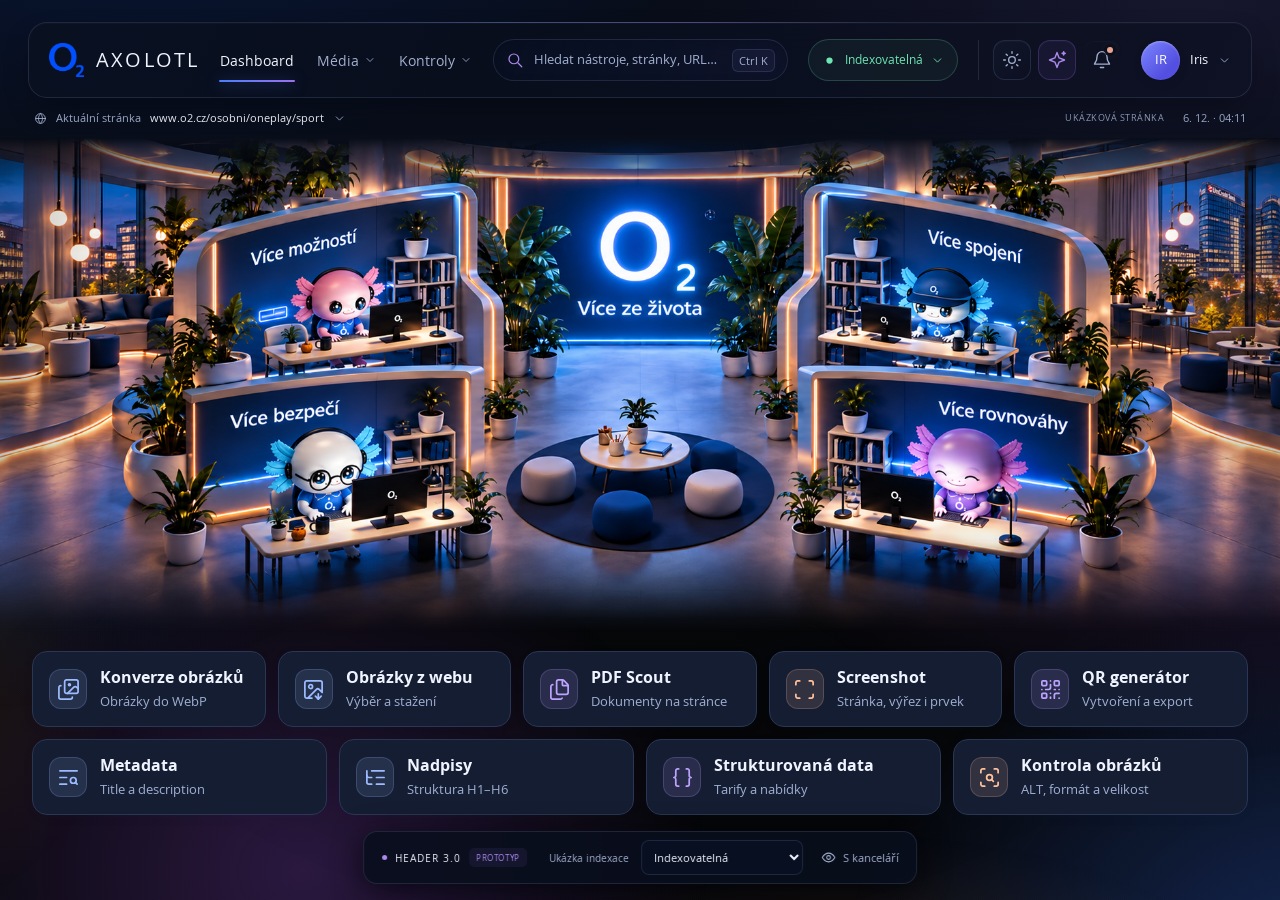
==== Axolotl-Header-3-prototyp.html @ e7263612 "Add files via upload" ====
<!DOCTYPE html><html lang="cs" data-theme="dark" data-office-depth="soft"><head><meta charset="utf-8"><meta name="viewport" content="width=device-width,initial-scale=1"><title>O2 Axolotl · Header 3.0 — interaktivní prototyp</title><style>:root{--blue: #0050ff;--blue-hover: #0040e8;--navy: #00008c;--ink: #151d30;--text: #3d4658;--muted: #647086;--line: #e1e6ee;--pale: #f2f6ff;--soft: #d9e5ff;--cyan: #82dcfa;--green: #00a860;--red: #c1001f;--pink: #ffe0e6;--radius: 22px;--shadow: 0 5px 24px #18274505;color-scheme:light;--surface: #fff;--canvas: #eef0f4;--field: #f8faff}.target-favicon{display:block;width:24px;height:24px;object-fit:contain}*{box-sizing:border-box}body{margin:0;font-family:Inter,Segoe UI,Arial,sans-serif;color:var(--ink);background:var(--canvas);font-size:14px;line-height:1.5}button,input,select,textarea{font:inherit}button,a,input{touch-action:manipulation}button{cursor:pointer}button:disabled{cursor:not-allowed;opacity:.47}a{color:var(--theme-accent, var(--blue))}[hidden]{display:none!important}h1,h2,h3,p{margin:0}h1,h2,h3{color:var(--ink);letter-spacing:-.025em}h1{font-size:32px;line-height:1.2;font-weight:650}h2{font-size:20px;line-height:1.3;font-weight:650}h3{font-size:18px;font-weight:650}p{color:var(--text)}svg.icon{width:21px;height:21px;flex-shrink:0;vertical-align:middle}.small{font-size:14px}.muted{color:var(--muted)}.eyebrow{font-size:14px;letter-spacing:.12em;font-weight:700;color:var(--muted)}:focus-visible{outline:3px solid var(--cyan);outline-offset:3px}::selection{background:var(--soft);color:var(--theme-accent, var(--navy))}.startup{margin:12vh auto;max-width:650px;padding:40px;text-align:center;background:var(--theme-surface, white);border:1px solid var(--line);border-radius:var(--radius)}.startup h1{margin:15px}.startup p{margin-top:15px}.app-shell{display:flex;min-height:100vh}.sidebar{width:234px;position:fixed;inset:0 auto 0 0;padding:28px 16px 22px;background:var(--theme-surface, white);border-right:1px solid var(--line);display:flex;flex-direction:column;z-index:3}.brand{display:flex;align-items:center;gap:12px;background:none;border:none;text-align:left;color:var(--theme-accent, var(--navy));padding:0 10px;margin:0 0 32px}.brand-tools{font-size:25px;font-weight:620;line-height:1.15;letter-spacing:-1px}.brand-tools span{display:block;font-size:14px;font-weight:700;letter-spacing:.08em;margin-top:8px;color:var(--muted)}.nav-item{display:flex;align-items:center;gap:12px;border:0;background:transparent;color:var(--text);width:100%;border-radius:12px;padding:11px 13px;text-align:left;margin-bottom:4px;font-size:14px;font-weight:560}.nav-item .icon{width:19px;height:19px;color:var(--muted)}.nav-item:hover{background:var(--theme-surface, #f7f8fa)}.nav-item[aria-current=page]{background:var(--blue);color:#fff;box-shadow:0 4px 12px #0050ff17}.nav-item[aria-current=page] .icon{color:#fff}.sidebar-bottom{margin-top:auto;padding-top:30px}.local-note{display:flex;align-items:flex-start;gap:9px;padding:20px 14px 0;margin-top:13px;border-top:1px solid var(--theme-line, #efeff2);font-size:14px;color:var(--text)}.local-note small{display:block;color:var(--muted);margin-top:5px;font-size:14px}.local-dot{width:6px;height:6px;border-radius:50%;background:var(--green);margin-top:6px}.workspace{--workspace-canvas-width: 1530px;--workspace-gutter: 32px;margin-left:234px;width:calc(100% - 234px)}main{padding:24px var(--workspace-gutter) 18px;max-width:var(--workspace-canvas-width);margin:auto}.icon-button{height:40px;width:40px;display:inline-flex;align-items:center;justify-content:center;border:1px solid var(--line);border-radius:12px;color:var(--muted);background:var(--theme-surface, white)}.icon-button .icon{width:16px;height:16px}.icon-button:hover{color:var(--theme-accent, var(--blue));border-color:var(--soft);background:var(--pale)}.button{display:inline-flex;align-items:center;justify-content:center;gap:8px;border:1px solid transparent;border-radius:12px;min-height:42px;padding:10px 16px;font-weight:600;font-size:14px;text-decoration:none;white-space:nowrap;transition:background .15s,border .15s}.button .icon{width:17px;height:17px}.button.primary{background:var(--blue);color:#fff}.button.primary:hover:not(:disabled){background:var(--blue-hover)}.button.secondary{background:var(--theme-surface, white);border-color:var(--line);color:var(--ink)}.button.secondary:hover:not(:disabled){border-color:var(--soft);background:var(--pale)}.button.ghost{background:transparent;color:var(--muted)}.button.ghost:hover{color:var(--theme-accent, var(--blue));background:var(--pale)}.button.danger{color:var(--theme-error, var(--red));background:var(--pink)}.tool-heading{margin:28px 0 18px}.tool-heading h1{margin-bottom:8px}.tool-heading p{color:var(--muted);font-size:14px;line-height:1.65;max-width:800px}.panel{background:var(--theme-surface, white);border:1px solid var(--line);border-radius:var(--radius);padding:24px;margin-bottom:21px}.toolbar{display:flex;gap:12px;align-items:center;flex-wrap:wrap}.toolbar.between{justify-content:space-between}.toolbar.right{justify-content:flex-end}.toolbar .flex{flex:1}.check-label{display:flex;align-items:center;gap:8px;font-size:14px;color:var(--text);cursor:pointer}input[type=checkbox]{accent-color:var(--blue);width:15px;height:15px;cursor:pointer}.options-row{display:flex;gap:22px;flex-wrap:wrap;padding-top:17px}.helper{font-size:14px;line-height:1.7;color:var(--muted);margin-top:13px}.notice{border-radius:12px;padding:13px 16px;font-size:14px;line-height:1.6;margin-top:15px;overflow-wrap:anywhere}.notice.info{color:var(--theme-muted, #353570);background:var(--pale);border:1px solid var(--soft)}.notice.error{background:var(--pink);border:1px solid var(--theme-line, #ffc1ce);color:var(--theme-error, var(--red))}.notice.success{background:var(--theme-success-surface, #ebfaf3);color:var(--theme-success, #006d40);border:1px solid var(--theme-line, #b5e9d1)}.chip{font-size:14px;display:inline-flex;align-items:center;gap:5px;border-radius:999px;padding:5px 10px;white-space:nowrap;background:var(--pale);color:var(--theme-accent, var(--blue));font-weight:600}.chip.green{color:var(--theme-success, #007446);background:var(--theme-success-surface, #e9f9f1)}.chip.yellow{background:var(--theme-warning-surface, #fff6ce);color:var(--theme-warning, #806b00)}.chip.gray{background:var(--theme-surface, #f3f3f5);color:var(--muted)}.chip.red{background:var(--pink);color:var(--theme-error, var(--red))}.empty-state{text-align:center;padding:30px 20px}.empty-icon{width:44px;height:44px;border-radius:14px;background:var(--pale);color:var(--theme-accent, var(--blue));display:grid;place-items:center;margin:0 auto 12px}.empty-icon .icon{width:23px;height:23px}.empty-state h3{font-size:17px;margin-bottom:8px}.empty-state p{font-size:14px;line-height:1.8;max-width:420px;margin:auto}.table-wrap{overflow:auto;margin:20px -24px -24px;border-top:1px solid var(--line);border-radius:0 0 var(--radius) var(--radius)}table{width:100%;border-collapse:collapse;text-align:left;font-size:14px}th{font-size:14px;text-transform:none;letter-spacing:0;background:var(--field);color:var(--muted);padding:13px 12px;font-weight:650}td{padding:15px 12px;vertical-align:top;border-top:1px solid var(--theme-line, #f0f0f2)}td:first-child,th:first-child{width:43px;padding-left:23px}td:last-child{padding-right:23px}td.filename{max-width:310px;min-width:150px}td.filename strong{color:var(--ink);font-size:14px;font-weight:600;overflow-wrap:anywhere}td.filename .url{font-size:14px;line-height:1.6;color:var(--muted);overflow-wrap:anywhere;display:block;margin-top:3px;max-width:550px}.source-cell{max-width:145px;color:var(--muted);font-size:14px;overflow-wrap:anywhere}.status-reason{font-size:14px;color:var(--muted);margin-top:5px;max-width:160px}.text-link{font-size:14px;color:var(--theme-accent, var(--blue));text-decoration:none}.text-link:hover{text-decoration:underline}.search-input{flex:1;min-width:min(170px,100%);border:1px solid var(--line);padding:13px 14px;border-radius:12px;font-size:14px;color:var(--ink);background:var(--field)}.search-input::placeholder{color:var(--muted)}.search-input:focus{outline:3px solid var(--soft);border-color:var(--blue)}.phrase-list{display:flex;flex-direction:column;gap:9px;margin-top:17px}.phrase-result{display:flex;gap:15px;align-items:center;background:var(--theme-surface, white);border:1px solid var(--line);border-radius:14px;padding:16px 17px;text-align:left;color:var(--text);font-size:14px;line-height:1.8;width:100%}.phrase-result:hover,.phrase-result.active{background:var(--pale);border-color:var(--soft)}.phrase-result mark{background:#fff2a9;color:var(--ink);padding:1px 3px;border-radius:3px;font-weight:600}.result-number{color:var(--theme-accent, var(--blue));font-size:14px;font-weight:650;min-width:24px}.phrase-result .icon{margin-left:auto;width:16px;color:var(--theme-accent, var(--blue))}.capture-modes{display:grid;grid-template-columns:repeat(3,1fr);gap:15px}.capture-mode{padding:22px;display:flex;flex-direction:column;align-items:flex-start}.capture-mode .icon{color:var(--theme-accent, var(--blue));width:27px;height:27px;margin-bottom:16px}.capture-mode strong{font-size:16px;color:var(--ink);font-weight:650}.capture-mode span{color:var(--muted);font-size:14px;line-height:1.7;margin-top:7px}.capture-mode .mode-action{color:var(--theme-accent, var(--blue));font-size:14px;font-weight:600;margin-top:16px}.preview-header{display:flex;justify-content:space-between;align-items:center;gap:15px;margin-bottom:17px}.preview-header h2{font-size:18px}.image-preview{background:repeating-conic-gradient(#f3f3f5 0% 25%,#fff 0% 50%) 50% / 18px 18px;border:1px solid var(--line);border-radius:12px;padding:23px;display:flex;justify-content:center;max-height:570px;overflow:auto;align-items:flex-start}.image-preview img{display:block;max-width:100%;height:auto;box-shadow:0 4px 24px #00001e1a;object-fit:contain}.preview-actions{display:flex;justify-content:flex-end;gap:11px;margin-top:20px}.progress-wrap{display:flex;align-items:center;gap:14px;padding:22px;background:var(--pale);border-radius:12px;margin-top:20px;font-size:14px;color:var(--theme-accent, var(--navy))}.spinner{width:18px;height:18px;border:2px solid var(--soft);border-top-color:var(--blue);border-radius:50%;animation:spin .75s linear infinite;flex-shrink:0}@keyframes spin{to{transform:rotate(360deg)}}#toast{position:fixed;bottom:25px;right:28px;max-width:460px;border-radius:11px;background:var(--navy);color:#fff;box-shadow:0 10px 30px #00001e26;padding:15px 20px;font-size:14px;z-index:100;overflow-wrap:anywhere}#toast.error{background:var(--red)}dialog{width:min(640px,90vw);max-height:85vh;overflow:auto;border:1px solid var(--line);border-radius:19px;padding:28px;box-shadow:0 20px 100px #00001e33;color:var(--text)}dialog::backdrop{background:#00001e50;backdrop-filter:blur(3px)}.dialog-heading{display:flex;justify-content:space-between;align-items:flex-start;margin-bottom:16px;gap:15px}.dialog-heading .eyebrow{color:var(--theme-accent, var(--blue));margin-bottom:8px}.dialog-close{font-size:24px;flex-shrink:0}.target-list{display:flex;flex-direction:column;gap:9px;margin-top:20px}.target-option{display:flex;flex-direction:column;gap:5px;align-items:flex-start;padding:15px;border:1px solid var(--line);border-radius:10px;background:var(--theme-surface, white);text-align:left}.target-option:hover{border-color:var(--blue);background:var(--pale)}.target-option strong{font-size:14px;color:var(--theme-accent, var(--navy))}.target-option span{font-size:14px;color:var(--muted);word-break:break-all}.help-content h3{margin:23px 0 8px;font-size:16px}.help-content p{font-size:14px;line-height:1.9}.helper kbd{background:var(--theme-surface, white);border:1px solid var(--line);border-radius:4px;padding:0 5px}@media(min-width:1550px){main{padding-top:38px}}@media(max-width:1100px){.sidebar{width:200px;padding-inline:13px}.workspace{--workspace-gutter: 25px;margin-left:200px;width:calc(100% - 200px)}.capture-modes{gap:9px}.capture-mode{padding:15px}}@media(max-width:800px){.sidebar{width:74px;padding:24px 10px}.brand{padding:0;margin:0 0 35px}.brand-tools,.nav-item>span,.local-note{display:none}.nav-item{justify-content:center;padding:15px}.workspace{--workspace-gutter: 20px;margin-left:74px;width:calc(100% - 74px)}main{padding:20px var(--workspace-gutter)}.capture-modes{grid-template-columns:1fr}.capture-mode{display:grid;grid-template-columns:32px 1fr;gap:4px 13px}.capture-mode .icon{grid-row:1/4;margin:4px 0 0}.capture-mode span{margin-top:0}.capture-mode .mode-action{margin-top:8px}.preview-header{align-items:flex-start;flex-direction:column}.preview-actions{flex-wrap:wrap}.source-cell{display:none}.panel{padding:18px}.table-wrap{margin-inline:-18px;margin-bottom:-18px}.options-row{gap:12px}.tool-heading h1{font-size:30px}}@media(prefers-reduced-motion:reduce){*{animation-duration:.01ms!important;transition:none!important;scroll-behavior:auto!important}}.find-tabs{display:inline-flex;gap:5px;background:var(--theme-field, #e2e7ef);border:0;padding:5px;border-radius:14px;margin-top:24px}.find-tabs .button{background:transparent;border-color:transparent;color:var(--muted);padding:10px 20px}.find-tabs .button[aria-selected=true]{background:var(--theme-surface, white);color:var(--theme-accent, var(--blue));box-shadow:0 2px 6px #00008c0d}.site-form-grid{display:grid;grid-template-columns:repeat(2,minmax(0,1fr));gap:18px}.site-wide{grid-column:1/-1}.site-field{display:flex;flex-direction:column;gap:8px;min-width:0}.site-label{font-size:14px;font-weight:650;color:var(--ink)}.site-input{display:block;width:100%;min-width:0;background:var(--field);border:1px solid var(--line);color:var(--ink);border-radius:12px;padding:11px 12px;font:inherit}.site-input::placeholder{color:var(--muted)}.site-input:focus{outline:3px solid var(--soft);border-color:var(--blue)}.site-input:disabled{background:var(--theme-surface, #f7f8fa);color:var(--theme-muted, #73737d)}.site-field textarea{resize:vertical;min-height:95px}.site-modes{min-width:0;border:0;padding:0;margin:18px 0 0;display:flex;flex-wrap:wrap;gap:4px 32px}.site-modes legend{margin-bottom:4px}.site-mode{display:flex;gap:9px;align-items:flex-start;min-height:44px;padding:6px 0;cursor:pointer;max-width:100%}.site-mode input{margin:3px 0 0;width:15px;height:15px;flex:none}.site-mode strong{display:block;color:var(--text);font-size:14px;font-weight:600}.site-mode small{display:block;font-size:14px;color:var(--muted);margin-top:2px;line-height:1.5}.site-advanced{border-top:1px solid var(--line);margin-top:23px;padding-top:16px}.site-advanced summary{cursor:pointer;font-weight:600;font-size:14px;color:var(--theme-accent, var(--blue));padding:4px 0}.site-advanced[open] .site-form-grid{margin-top:18px}.site-actions{margin-top:23px}.site-progress h2,.site-results h2{font-size:19px}.site-stats{display:grid;grid-template-columns:repeat(5,minmax(0,1fr));gap:13px;margin-top:22px}.site-stat{background:var(--theme-surface, #f7f8fa);padding:16px 14px;border-radius:16px;min-width:0}.site-stat.emphasized{background:var(--pale);border:1px solid var(--soft)}.site-stat strong{display:block;font-size:27px;line-height:1.15;font-weight:650;letter-spacing:-1px;color:var(--ink);overflow-wrap:anywhere}.site-stat span{display:block;margin-top:7px;color:var(--muted);font-size:14px}.site-progress-bar{display:block;width:100%;height:7px;margin-top:23px;border:0;border-radius:8px;overflow:hidden;background:var(--pale);accent-color:var(--blue)}.site-progress-bar::-webkit-progress-bar{background:var(--pale)}.site-progress-bar::-webkit-progress-value{background:var(--blue);border-radius:8px}.site-current{font:11px/1.7 Consolas,monospace;color:var(--muted);text-overflow:ellipsis;white-space:nowrap;overflow:hidden;margin-top:4px;min-height:17px}.site-result-options{margin-top:18px;justify-content:space-between}.site-result-options select{width:auto;max-width:100%;font-size:14px}.site-table-area{margin-top:18px;max-width:100%}.site-table{table-layout:fixed}.site-table th:nth-child(1){width:30%;padding-left:0}.site-table th:nth-child(2){width:9%}.site-table th:nth-child(3){width:39%}.site-table th:nth-child(4){width:22%}.site-table td{padding-block:20px;overflow-wrap:anywhere}.site-table td:first-child{padding-left:0;width:auto}.site-table td:last-child{padding-right:0}.site-page-cell strong{color:var(--theme-accent, var(--navy));font-weight:600;font-size:14px;display:block}.site-page-cell a,.site-page-cell small{display:block;font-size:14px;line-height:1.65;margin-top:6px}.site-context-cell{font-size:14px;line-height:1.9}.site-context-cell mark{background:#fff0a0;padding:2px 3px;color:var(--ink);border-radius:3px}.site-action-cell .button{white-space:normal;text-align:left;padding:8px 11px;font-size:14px;line-height:1.5;min-height:0}.site-pager{margin-top:14px;padding-top:15px;border-top:1px solid var(--line)}.site-pager .helper{margin:0;font-size:14px}.site-form .notice,.site-progress .notice{font-size:14px}@media(max-width:1050px){.site-stats{gap:7px}.site-stat{padding:12px 9px}.site-stat strong{font-size:23px}.site-stat span{font-size:14px}.site-table th:nth-child(1){width:28%}.site-table th:nth-child(3){width:38%}.site-table th:nth-child(4){width:25%}}@media(max-width:650px){.site-form-grid,.site-modes{grid-template-columns:1fr}.site-stats{grid-template-columns:repeat(3,minmax(0,1fr))}.site-table th:nth-child(2){display:none}.site-table th:nth-child(1){width:35%}.site-table th:nth-child(3){width:40%}.site-table th:nth-child(4){width:25%}.site-table td{padding:12px 6px}.site-context-cell{font-size:14px}.site-action-cell .button{font-size:14px;padding:7px}.find-tabs .button{padding-inline:15px}.site-results .toolbar{gap:8px}.site-pager{align-items:flex-start}}.site-mode:has(input:disabled){opacity:.6;cursor:not-allowed}.site-cache{background:var(--theme-field, #f2f6ff);border-color:var(--theme-line, #d9e5ff)}.site-cache .toolbar.between{align-items:flex-start}.site-cache h2{margin:0 0 8px}.site-cache .helper{max-width:800px}.site-stats-classified{grid-template-columns:repeat(6,minmax(0,1fr))}.site-table.site-classified-table{min-width:760px;table-layout:fixed}.site-classified-table th:nth-child(1){width:28%}.site-classified-table th:nth-child(2),.site-classified-table th:nth-child(3){width:12%;text-align:center}.site-classified-table th:nth-child(4){width:48%}.site-classified-table .site-category-count{text-align:center;vertical-align:top}.site-category-count.text{color:var(--theme-accent, #00008c);background:var(--theme-field, #f2f6ff)}.site-page-cell small{display:block;font-size:14px;line-height:1.6;margin-top:5px}.site-row-actions{margin-top:13px;gap:6px}.site-row-actions .button{font-size:14px;padding:8px 10px}.site-evidence{border:1px solid var(--theme-line, #d9e5ff);border-radius:20px;background:var(--theme-surface, #fff);color:var(--theme-accent, #00001e);padding:26px;max-width:780px;width:calc(100% - 40px);max-height:85vh;overflow:auto;box-shadow:0 20px 70px #00001e33}.site-evidence::backdrop{background:#00001e88}.site-evidence h2{margin:0;font-size:21px}.site-evidence-part{border-top:1px solid var(--theme-line, #e4e4e5);padding:16px 0}.site-evidence-part h3{font-size:14px;overflow-wrap:anywhere;margin:10px 0;color:var(--theme-ink, #3c3c46)}.site-evidence-part pre{white-space:pre-wrap;overflow-wrap:anywhere;font:13px/1.7 ui-monospace,monospace;background:var(--theme-surface, #f3f3f5);border-radius:10px;padding:14px}.site-evidence mark{background:#fadc00;color:#00001e}@media(max-width:1100px){.site-stats-classified{grid-template-columns:repeat(3,minmax(0,1fr))}}@media(max-width:700px){.site-classified-table th:nth-child(2),.site-classified-table td:nth-child(2){display:table-cell}.site-stats-classified{grid-template-columns:repeat(2,minmax(0,1fr))}}.site-results,.site-table-area{min-width:0}.site-table-area{max-width:100%;overflow-x:auto;overscroll-behavior-inline:contain}.command-result{border:1px solid var(--line);border-radius:18px;padding:18px;margin-top:14px;background:var(--field)}.command-result h3{color:var(--theme-accent, var(--navy, #00008c));font-size:17px;overflow-wrap:anywhere;margin:0 0 7px}.command-result .helper{overflow-wrap:anywhere}.tool-help{border-top:1px solid var(--line);padding-top:14px;margin-top:18px;font-size:14px;color:var(--muted)}.tool-help>summary{cursor:pointer;color:var(--text);font-weight:500;padding:4px 0}.tool-help-content{display:grid;gap:10px;padding-top:12px;line-height:1.7;overflow-wrap:anywhere}.tool-help-content p{color:var(--muted)}.tool-help-content .helper{margin:0}.tool-context{display:flex;align-items:center;gap:12px;flex-wrap:wrap;margin-bottom:22px}.twin-launch-label{font-weight:600;display:block;font-size:15px}#twin-url{display:block;width:100%;margin:10px 0 20px}#command-form>.toolbar{margin-top:20px}@media(max-width:600px){.tool-heading h1{font-size:28px}.toolbar>.search-input{flex-basis:100%}.button{white-space:normal}.tool-context,.site-stats-classified{gap:8px}}@media(min-width:1920px){.workspace{--workspace-canvas-width: 1800px}main{padding-top:24px}.tool-heading{margin:16px 0 12px}}.brand-logo{display:block;width:44px;height:44px;object-fit:contain;flex-shrink:0}.sidebar{overflow-y:auto}.nav-category+.nav-category{margin-top:20px}.nav-category-title{margin:0 13px 9px;font-size:14px;line-height:1.4;font-weight:600;letter-spacing:.04em;color:var(--muted)}.workspace-board{min-width:0;margin-bottom:22px}.workspace-board>.notice{margin:0 0 18px}.workspace-grid{display:grid;grid-template-columns:repeat(2,minmax(0,1fr));gap:20px;align-items:start}.workspace-card{position:relative;min-width:0;border:1px solid var(--line);border-radius:var(--radius);background:var(--surface);box-shadow:var(--shadow);overflow:hidden}.workspace-card-wide{grid-column:1/-1}.workspace-card-heading{display:flex;align-items:center;justify-content:space-between;gap:12px;min-height:58px;padding:21px 24px 10px;background:transparent}.workspace-card-title{font-size:16px;line-height:1.4;letter-spacing:-.02em;font-weight:650;margin:0;min-width:0;overflow-wrap:anywhere;color:var(--ink)}.workspace-card-body{min-width:0}.workspace-card-body>.panel,.metadata-tool .workspace-card-body>.metadata-panel{border:0;border-radius:0;margin:0;box-shadow:none;background:transparent;padding:14px 24px 24px}.workspace-card-body>.convert-comparison{border:0;border-radius:0;margin:0;padding:14px 24px 24px;background:transparent}.workspace-card-body .convert-settings>.toolbar h2,.workspace-card-body>.convert-comparison>.toolbar h2{display:none}.metadata-tool .metadata-results:not(:empty){margin-bottom:20px}.metadata-tool .metadata-results:empty{margin:0}.workspace-sr-only{position:absolute;width:1px;height:1px;padding:0;margin:-1px;overflow:hidden;clip:rect(0,0,0,0);white-space:nowrap;border:0}@media(max-width:1100px){.workspace-grid{grid-template-columns:minmax(0,1fr)}}@media(max-width:800px){.brand{justify-content:center;padding:0;gap:0;margin:0 0 30px}.brand-logo{width:41px;height:41px}.nav-category-title{position:absolute;width:1px;height:1px;overflow:hidden;clip:rect(0,0,0,0);white-space:nowrap;margin:0}.nav-category+.nav-category{border-top:1px solid var(--line);padding-top:15px;margin-top:15px}.nav-item{padding-inline:12px}.workspace-card-heading{padding:18px 18px 8px}.workspace-card-body>.panel,.metadata-tool .workspace-card-body>.metadata-panel,.workspace-card-body>.convert-comparison{padding:12px 18px 18px}.workspace-card-title{font-size:15px}}@media(max-width:480px){.workspace-card-heading{flex-wrap:wrap;gap:6px}.workspace-card-body .toolbar .button{white-space:normal}.workspace-card-body .search-input{min-width:0;width:100%;flex-basis:100%}}:root{--o2-color-brand-700: #0040e8;--o2-color-ai-violet-700: #5b35d5;--o2-color-ai-pink-300: #fa96ff;--radius-button: 999px;--radius-input: 999px;--radius-action-card: 22px;--radius-navigation: 22px;--radius-upload: 22px;--space-card-content: 16px;--space-title-pair: 2px;--upload-border-width: 2px;--color-warning: #fadc00}::selection{background:var(--blue);color:#fff}.button,.icon-button{border-radius:var(--radius-button)!important}#app :is(input:not([type]),input[type=text],input[type=search],input[type=url],input[type=email],input[type=tel],input[type=password],input[type=number],select:not([multiple])){border-radius:var(--radius-input)}#app textarea{border-radius:var(--radius);padding:16px 20px}#app :is(.phrase-field,.phrase-field-inner){border-radius:var(--radius-input)}#app .phrase-input-clear{border-radius:50%}#app :is(.workspace-card,.image-download-card,.command-result,.metadata-share-card){border-radius:var(--radius)}#app :is(input[type=checkbox],input[type=radio]):not(.convert-mode input){accent-color:#647086}#app :is(input[type=checkbox],input[type=radio]):focus-visible{outline:2px solid var(--blue);outline-offset:3px}.home-phrase-form{align-items:center}#app .workspace-board .workspace-card-heading>.workspace-card-title{color:var(--theme-accent, var(--blue));font-size:22px;line-height:1.2;text-transform:uppercase}#app .workspace-board .workspace-card>.workspace-card-heading{min-height:0;padding-bottom:0;gap:8px}#app .workspace-card-body{--card-content-gap: var(--space-card-content)}#app .workspace-card-body:has(>*>.card-title-pair:first-child){--card-content-gap: var(--space-title-pair)}#app .workspace-card-body>:is(.panel,.metadata-panel,.home-widget,.convert-comparison,.phrase-query-card,.qr-form,.qr-result){padding-top:var(--card-content-gap)}.workspace-card-body h2{text-transform:uppercase}#app .workspace-card-body>.panel>.card-title-pair{align-items:flex-start}#app .workspace-board:not([data-workspace=home-dashboard-v2])>.workspace-grid>.workspace-card>.workspace-card-heading{display:none}#app .workspace-board:not([data-workspace=home-dashboard-v2])>.workspace-grid>.workspace-card>.workspace-card-body{--card-content-gap: 24px}#app .workspace-board:not([data-workspace=home-dashboard-v2]) .workspace-card-body :is(h2.card-title-pair,.card-title-pair h2){display:none}#app .workspace-board:not([data-workspace=home-dashboard-v2]) .workspace-card-body :is(#command-progress,.twin-similar)>h2{display:none}#app .workspace-board:not([data-workspace=home-dashboard-v2]) .preview-header .helper{margin-top:0}.card-summary{margin:0;font-size:14px;line-height:1.6;color:var(--muted)}@media(max-width:800px){#app .workspace-board:not([data-workspace=home-dashboard-v2])>.workspace-grid>.workspace-card>.workspace-card-body{--card-content-gap: 18px}}.action-card{border:1px solid var(--line);border-radius:var(--radius-action-card);background:var(--field);color:var(--ink);text-align:left}.action-card:hover:not(:disabled){background:var(--field);border-color:var(--blue)}.action-card:focus-visible{outline:2px solid var(--blue);outline-offset:3px}.navigation-item{display:flex;align-items:center;gap:12px;min-width:0;min-height:66px;padding:12px;border:1px solid var(--line);border-radius:var(--radius-navigation);background:var(--field);color:var(--theme-accent, var(--blue));text-align:left;text-decoration:none;transition:transform .16s ease}.navigation-item:hover:not(:disabled){transform:scale(.98)}.navigation-item:active:not(:disabled){transform:scale(.96)}@media(prefers-reduced-motion:reduce){.navigation-item{transition:none}.navigation-item:is(:hover,:active){transform:none}}.navigation-item:focus-visible{outline:2px solid var(--blue);outline-offset:2px}.navigation-item strong{display:block;font-size:14px;text-transform:uppercase;letter-spacing:.025em;line-height:1.45;color:inherit}.navigation-item>.navigation-copy{min-width:0;overflow-wrap:anywhere}.navigation-icon{display:grid;place-items:center;width:36px;height:36px;flex-shrink:0;border-radius:999px;background:var(--blue);color:#fff}@media(max-width:600px){.navigation-item{gap:8px;padding:10px 8px}.navigation-item strong{font-size:14px}}@media(max-width:480px){.home-quick-grid{grid-template-columns:minmax(0,1fr)}}.dropzone{border:var(--upload-border-width) dashed var(--blue);border-radius:var(--radius-upload);background:var(--surface);color:var(--ink)}.dropzone:hover,.dropzone:focus-visible,.dropzone:focus-within,.dropzone.dragging,.dropzone.home-dragover{background:var(--surface);border-color:var(--blue-hover)}.dropzone:focus-visible,.dropzone:focus-within,.dropzone.dragging,.dropzone.home-dragover{outline:2px solid var(--blue);outline-offset:3px}.notice.info{background:var(--blue);border-color:var(--blue);color:#fff}.notice.warning{width:fit-content;max-width:min(100%,68ch);padding:2px 0 2px 12px;margin-block:12px;border:0;border-inline-start:2px solid #c18a12;border-radius:0;background:transparent;color:var(--ink);font-size:14px;line-height:1.6;white-space:pre-line}.notice.error{background:var(--red);border-color:var(--red);color:#fff}.notice.success{background:var(--green);border-color:var(--green);color:#000}.notice :is(p,a,strong,small,h2,h3,.helper,.muted){color:inherit}.notice a{text-decoration:underline}.chip,.metadata-tool .chip.blue{background:var(--blue);color:#fff}.chip.green{background:var(--green);color:#000}.chip.yellow{background:var(--color-warning);color:#000}.chip.red{background:var(--red);color:#fff}.chip.gray{background:var(--muted);color:#fff}.button.danger{background:var(--red);border-color:var(--red);color:#fff}.button.danger:hover:not(:disabled){background:#99001a}.workspace{container-type:inline-size}.app-header{min-width:0;border-bottom:1px solid var(--theme-line, #e5eaf3);background:var(--theme-surface, #fff)}.app-header-inner{display:grid;align-items:center;grid-template-columns:auto minmax(0,1fr) auto;gap:24px;min-width:0;max-width:var(--workspace-canvas-width);margin-inline:auto;padding:16px var(--workspace-gutter)}.header-identity{display:flex;align-items:center;gap:12px;min-width:0}.header-tool-icon{display:grid;place-items:center;width:40px;height:40px;flex:none;border-radius:12px;background:var(--theme-soft, #edf3ff);color:var(--theme-accent, #0050ff)}.header-tool-icon .icon{width:23px;height:23px}.app-header .header-title{margin:0;max-width:260px;font-size:17px;line-height:1.3;letter-spacing:-.035em;color:var(--theme-accent, #0050ff);font-weight:700;text-transform:uppercase;overflow-wrap:anywhere}.header-source{display:flex;align-items:center;gap:10px;min-width:0;width:100%;max-width:560px;border-left:1px solid var(--theme-line, #e5eaf3);padding-left:20px}.header-source[hidden]{display:none}.header-source-button{display:flex;align-items:center;gap:10px;min-width:0;flex:1;min-height:52px;padding:8px;border:1px solid transparent;border-radius:12px;background:transparent;color:var(--theme-ink, #18213a);font:inherit;text-align:left;cursor:pointer;transition:background .16s,border-color .16s}.header-source-button:hover:not(:disabled){background:var(--theme-soft, #eff4ff);border-color:var(--theme-line, #a8c0ff)}.header-source-button:focus-visible{outline:2px solid #0050ff;outline-offset:3px}.header-source-button:disabled{cursor:wait;opacity:.65}.header-site-icon{display:grid;place-items:center;flex:none;width:34px;height:34px;border-radius:999px;background:#0050ff;color:#fff}.header-site-icon>.icon,.header-site-icon>img{width:22px;height:22px}.header-target-copy{display:grid;gap:3px;min-width:0;flex:1}.header-target-copy strong{color:inherit;font-size:14px;font-weight:600;overflow:hidden;text-overflow:ellipsis;white-space:nowrap}.header-target-meta{display:flex;flex-wrap:wrap;align-items:center;gap:4px 10px;margin-bottom:3px;font-size:14px;line-height:1.4}.header-target-label{color:var(--theme-muted, #62708b);font-weight:600;letter-spacing:.07em;text-transform:uppercase}.header-connection{display:inline-flex;align-items:center;gap:5px;color:var(--theme-success, #168052);white-space:nowrap}.header-connection[data-state=connecting]{color:var(--theme-warning, #8a6200)}.header-connection[data-state=offline]{color:var(--theme-error, #b12c40)}.header-path{display:block;overflow:hidden;text-overflow:ellipsis;white-space:nowrap;font-size:14px;color:var(--theme-muted, #62708b)}.header-chevron.icon{width:16px;height:16px;flex:none;color:var(--theme-accent, #0050ff)}.header-actions{display:flex;justify-content:flex-end;align-items:center;gap:20px}.header-clock{display:grid;gap:3px;text-align:right;white-space:nowrap;font-variant-numeric:tabular-nums;line-height:1.3}.header-hours{font-size:15px;font-weight:600;color:var(--theme-ink, #18213a)}.header-date{color:var(--theme-muted, #748097);font-size:14px}.header-source>.ds-action{flex:none}.app-header--local .app-header-inner{grid-template-columns:minmax(0,1fr) auto}#target-dialog{width:min(600px,calc(100% - 32px));max-height:calc(100dvh - 32px)}#target-list .target-option{width:100%;min-width:0}#target-list .target-option[aria-pressed=true]{border-color:#0050ff;background:var(--theme-field, #f1f5ff)}#target-list .target-option strong,#target-list .target-option span{overflow-wrap:anywhere}@container (max-width: 850px){.app-header-inner{grid-template-columns:minmax(0,1fr) auto;gap:20px}.header-source{grid-column:1 / -1;grid-row:2;border-left:0;padding-left:0}.header-actions{grid-column:2;grid-row:1}}@container (max-width: 500px){.app-header-inner{gap:18px 12px}.header-identity{gap:9px}.header-tool-icon{width:32px;height:32px;border-radius:10px}.header-tool-icon .icon{width:19px;height:19px}.app-header .header-title{font-size:14px}.header-clock{display:none}.header-actions{gap:0}.header-source{gap:8px}.header-source-button{gap:8px;padding-inline:0 4px}.header-source .header-site-icon{display:none}.header-target-copy strong{font-size:14px}}@container (max-width: 340px){.app-header-inner{padding-block:12px;gap:16px 10px}.header-identity{gap:7px}.header-tool-icon{width:28px;height:28px}.app-header .header-title{font-size:14px}.header-target-label{letter-spacing:.04em;white-space:nowrap}}@media(prefers-reduced-motion:reduce){.header-source-button{transition:none}}#app.app-shell{display:block;min-height:100vh}#app>.workspace{margin-left:0;width:100%;min-width:0;--workspace-canvas-width:1280px;--workspace-gutter:40px;container-type:inline-size}#app .studio-topbar{display:flex;align-items:center;gap:24px;min-height:88px;padding:18px 40px;border-bottom:1px solid var(--line);background:var(--canvas)}#app .brand{display:inline-flex;align-items:center;gap:11px;flex:none;margin:0;padding:0;border:0;background:transparent;color:var(--ink)}#app .brand-logo{width:44px;height:44px;object-fit:contain}#app .brand-tools{display:inline;font-size:25px;font-weight:700;letter-spacing:-1px;line-height:1.2;color:var(--ax-heading)}#app .brand-dot{display:inline;margin:0;font:inherit;letter-spacing:inherit;color:var(--theme-accent)}#app .studio-navigation{display:flex;align-items:center;gap:4px;margin-left:auto;min-width:0}#app .studio-navigation .nav-item{display:flex;align-items:center;justify-content:center;gap:7px;flex:none;width:auto;margin:0;min-height:42px;padding:10px 11px;border-radius:10px;color:var(--muted);font-size:14px;font-weight:500;line-height:1.4;text-decoration:none;white-space:nowrap;background:transparent;box-shadow:none}#app .studio-navigation .nav-item>.icon{display:none;color:inherit}#app .studio-navigation .nav-item:focus-visible{outline-offset:-3px}#app .studio-navigation .nav-item:hover{background:var(--field);color:var(--ink)}#app .studio-navigation .nav-item[aria-current=page]{background:var(--pale);color:var(--theme-accent);font-weight:650}#app .studio-global-actions{display:flex;align-items:center;gap:8px;flex:none;padding-left:18px;border-left:1px solid var(--line)}#app #main{width:100%;max-width:var(--workspace-canvas-width);margin:0 auto;padding:32px var(--workspace-gutter) 40px}#app .page-workspace,#app .page-tools{max-width:none;min-width:0;width:100%}#app .app-header{position:relative;top:auto;margin:0;border-radius:0;border-bottom:1px solid var(--line);background:var(--surface);box-shadow:none}#app .app-header-inner{display:flex;align-items:center;gap:20px;min-height:66px;max-width:var(--workspace-canvas-width);margin:auto;padding:9px var(--workspace-gutter)}#app .header-identity{display:flex;align-items:center;gap:8px;min-width:0;flex:0 1 auto;border:0;padding:0}#app .header-tool-icon{display:none}#app .header-title{text-transform:none;color:var(--muted);font-size:14px;font-weight:500;letter-spacing:0;line-height:1.4;overflow-wrap:normal;white-space:nowrap}#app .header-source{display:flex;align-items:center;gap:8px;flex:1;min-width:0;max-width:520px;margin-left:auto;border:0;padding:0}#app .header-source-button{display:flex;align-items:center;gap:10px;width:100%;min-width:0;min-height:46px;padding:5px 8px;border:1px solid transparent;border-radius:9px;background:transparent;color:var(--ink);text-align:left}#app .header-source-button:hover:not(:disabled){border-color:var(--line);background:var(--field)}#app .header-site-icon{display:grid;place-items:center;width:34px;height:34px;flex:none;background:var(--pale);color:var(--theme-accent);border-radius:9px}#app .header-site-icon :is(.icon,img){width:20px;height:20px}#app .header-target-copy{display:flex;flex-direction:column;gap:2px;min-width:0;flex:1}#app .header-target-copy strong{display:none}#app .header-target-meta{display:flex;align-items:center;gap:10px;margin:0;min-width:0}#app .header-target-label{color:var(--muted);font-size:14px;font-weight:400;text-transform:none;letter-spacing:0}#app .header-path{color:var(--ink);font-size:14px;font-weight:600;white-space:nowrap;overflow:hidden;text-overflow:ellipsis}#app .header-connection{font-size:14px;color:var(--theme-success);background:transparent}#app .header-connection[data-state=offline]{color:var(--theme-error)}#app .header-connection[data-state=connecting]{color:var(--muted)}#app .header-chevron{width:14px;height:14px;flex:none;color:var(--muted)}#app .header-actions{display:flex;align-items:center;gap:8px;margin-left:auto;flex:none}#app :is(#help-button,#theme-toggle,#target-open){display:grid;place-items:center;width:38px;height:38px;min-height:38px;padding:9px;flex:none;border:1px solid var(--line);border-radius:11px;color:var(--text);background:transparent;box-shadow:none}#app :is(#help-button,#theme-toggle,#target-open):hover:not(:disabled){background:var(--pale);color:var(--theme-accent)}#app :is(#help-button,#theme-toggle,#target-open) :is(.icon,.ds-action__icon){width:18px;height:18px}#app #theme-toggle .theme-label{display:none}#app .app-header--local .header-identity{display:flex}@media(min-width:1600px){#app .studio-topbar{padding-inline:56px}#app .studio-navigation{gap:10px}#app .studio-navigation .nav-item{font-size:14px}}@media(max-width:1150px){#app .studio-topbar{gap:16px;padding-inline:24px}#app .studio-navigation{gap:0}#app .studio-navigation .nav-item{font-size:14px;padding:10px 8px}#app .studio-global-actions{padding-left:12px}#app>.workspace{--workspace-gutter:28px}}@media(max-width:1000px){#app .studio-topbar{flex-wrap:wrap;gap:12px 16px;padding:18px 24px 0}#app .studio-global-actions{margin-left:auto;border:0;padding-left:0}#app .studio-navigation{order:3;flex-basis:100%;margin:0;gap:5px;overflow-x:auto;padding:3px 3px 12px;scrollbar-width:thin;scroll-padding-inline:3px}#app .studio-navigation .nav-item{padding:10px 12px;font-size:14px}#app .studio-navigation .nav-item>.icon{display:block;width:16px;height:16px;flex:none}}@media(max-width:600px){#app>.workspace{--workspace-gutter:18px}#app .studio-topbar{padding:16px 18px 0;gap:11px 12px}#app .brand-logo{width:37px;height:37px}#app .brand-tools{font-size:23px}#app .brand{gap:8px}#app .studio-global-actions{gap:6px}#app .studio-navigation{gap:4px;padding-bottom:10px}#app .studio-navigation .nav-item{min-height:40px;padding:10px;font-size:14px}#app .app-header-inner{flex-wrap:wrap;gap:8px;min-height:58px}#app .header-identity{order:0}#app .header-actions{order:1}#app .header-source{order:2;flex-basis:100%;max-width:none}#app .header-source-button{padding:3px 0}#app .header-target-meta{gap:8px}#app #main{padding-top:24px}}.convert-comparison{margin-top:22px;border-top:1px solid var(--line);padding-top:22px;min-width:0}.convert-comparison>.toolbar .helper{margin:0}.compare-labels{display:flex;justify-content:space-between;gap:20px;margin:19px 0 12px}.compare-labels>div{display:flex;flex-direction:column;gap:5px;min-width:0}.compare-labels>div:last-child{text-align:right}.compare-labels strong{font-size:14px;letter-spacing:.035em;color:var(--theme-accent, var(--navy))}.compare-labels span{font-size:14px;color:var(--muted);overflow-wrap:anywhere}.compare-stage{position:relative;isolation:isolate;width:100%;height:clamp(280px,52vh,560px);overflow:hidden;border-radius:11px;background:repeating-conic-gradient(#e7eaf1 0% 25%,#f7f8fb 0% 50%) 0 0 / 20px 20px;touch-action:none;cursor:grab;user-select:none;outline-offset:3px}.compare-stage:focus-visible{outline:3px solid var(--blue)}.compare-stage.compare-dragging{cursor:grabbing}.compare-layer{position:absolute;inset:0;overflow:hidden;pointer-events:none}.compare-layer img{position:absolute;top:0;left:0;max-width:none;max-height:none;display:block;user-select:none;pointer-events:none;transform-origin:0 0}.compare-pixelated .compare-layer img{image-rendering:pixelated}.compare-blank{position:absolute;inset:0;display:grid;place-items:center;padding:25px;text-align:center;font-size:14px;line-height:1.8;color:var(--muted);background:#f7f8fbe8}.compare-divider{position:absolute;top:0;bottom:0;width:2px;z-index:2;background:#fff;box-shadow:0 0 0 1px #0034a84d;cursor:ew-resize;touch-action:none;outline:none}.compare-divider:before{content:"";position:absolute;inset:0 -13px}.compare-handle{position:absolute;top:calc(50% - 22px);left:0;display:grid;place-items:center;width:44px;height:44px;border:3px solid white;border-radius:50%;background:var(--blue);color:#fff;box-shadow:0 3px 14px #001b5940;font-size:24px;line-height:1;font-weight:650;letter-spacing:2px}.compare-divider:focus-visible .compare-handle{outline:3px solid var(--navy);outline-offset:3px}.compare-divider:hover .compare-handle{background:var(--blue-hover)}.compare-bottom{display:flex;align-items:center;justify-content:space-between;gap:16px;flex-wrap:wrap;margin-top:12px}.compare-zoom{display:flex;align-items:center;gap:5px;flex-wrap:wrap}.compare-zoom .button{min-height:34px;padding:7px 11px;font-size:14px}.compare-zoom .button[aria-pressed=true]{background:var(--pale);color:var(--theme-accent, var(--blue))}.compare-zoom-value{min-width:60px;text-align:center;font-size:14px;color:var(--theme-accent, var(--navy));font-variant-numeric:tabular-nums}#app .converter .compare-hint{margin:0;font-size:12px;line-height:1.5;color:var(--muted);max-width:none;white-space:nowrap}.compare-status{margin-top:13px;min-height:19px}.compare-status.compare-warning{color:var(--theme-warning, #806000)}@media(max-width:650px){.compare-stage{height:330px}.compare-labels{gap:12px}.compare-labels span{font-size:14px}.compare-bottom{gap:10px}#app .converter .compare-hint{white-space:normal}.compare-zoom{gap:3px}.compare-zoom .button{padding:7px 9px}}#app #pdf-scan:not(:disabled){background:#d52b25;border-color:#d52b25;color:#fff;box-shadow:0 4px 12px #d52b2520}#app #pdf-scan:hover:not(:disabled){background:#b8221d;border-color:#b8221d}#app #pdf-scan:focus-visible{outline-color:var(--theme-error)}#app #pdf-scan{min-height:48px;padding-block:10px}.pdf-scan-icon{display:block;width:21px;height:26px;flex:none;object-fit:contain}.pdf-results-heading{display:flex;justify-content:space-between;align-items:center;gap:16px;flex-wrap:wrap;margin-bottom:20px}.pdf-results-heading:focus-visible{outline:2px solid var(--blue);outline-offset:5px;border-radius:8px}.pdf-result-count{font-size:20px;font-weight:650;line-height:1.4;color:var(--ink);margin-bottom:3px}.pdf-refresh-actions{gap:8px}.pdf-activity{display:flex;align-items:center;gap:14px;padding:12px 0;color:var(--muted);font-size:14px}.pdf-activity>p{flex:1;min-width:0;color:inherit;overflow-wrap:anywhere}.pdf-loader{position:relative;flex:none;width:32px;height:32px;--ds-loader-scale: .444444}.pdf-scout-tool .pdf-results{margin-top:0;padding-top:0;border:0}.pdf-stats{display:flex;flex-wrap:wrap;gap:8px 22px;padding:12px 16px;border:1px solid var(--line);border-radius:22px;background:var(--field);font-size:14px;color:var(--muted);margin:16px 0 10px}.pdf-stats strong{color:var(--ink)}.pdf-selection{display:flex;align-items:center;gap:16px;flex-wrap:wrap}.pdf-selection-toolbar{position:sticky;top:12px;z-index:2;background:var(--theme-surface, #fff);padding:12px 0}.pdf-scout-tool .pdf-table-wrap{margin:6px 0 0;border:1px solid var(--line);border-radius:22px;overflow:hidden}.pdf-table-wrap table{table-layout:fixed;width:100%}.pdf-table-wrap th:first-child{width:46px}.pdf-table-wrap th:nth-child(2){width:48%}.pdf-table-wrap th:nth-child(3){width:13%}.pdf-table-wrap th:last-child{width:100px}.pdf-table-wrap td,.pdf-table-wrap th{padding:14px 12px;overflow-wrap:anywhere}.pdf-table-wrap td:first-child{text-align:center}.pdf-table-wrap .filename>strong{display:block;line-height:1.5;margin-bottom:6px}.pdf-table-wrap .url{white-space:normal;overflow-wrap:anywhere;word-break:break-word}.pdf-assets{display:flex;flex-wrap:wrap;gap:6px;margin:0 0 8px}.pdf-asset{display:inline-flex;flex-wrap:wrap;align-items:baseline;gap:4px;max-width:100%;padding:3px 8px;border:1px solid var(--line);border-radius:8px;background:var(--field);color:var(--muted);font-size:14px;line-height:1.5}.pdf-asset code{color:var(--ink);font-size:14px;font-weight:600;user-select:all}.pdf-table-wrap .chip{max-width:100%;white-space:normal;text-align:left}.pdf-table-wrap .text-link{display:inline-block;padding:8px 0}.pdf-scout-tool .pdf-panel>.tool-help{margin-top:22px}.pdf-scout-tool .pdf-panel>.notice{margin:0 0 18px}.pdf-search-options{margin-top:24px}.pdf-search-options>summary{cursor:pointer;padding:10px 0;line-height:1.5}.pdf-search-options>summary:focus-visible{outline:2px solid var(--blue);outline-offset:4px;border-radius:4px}.pdf-search-options-body{display:grid;gap:14px;padding:12px 0 4px}.pdf-search-options-body p{margin:0;max-width:74ch;line-height:1.65}@media(max-width:1000px){.pdf-refresh-actions{width:100%;justify-content:flex-end}}@media(max-width:700px){.pdf-scout-tool .pdf-table-wrap{border:0;border-radius:0}.pdf-table-wrap table,.pdf-table-wrap tbody{display:block}.pdf-table-wrap thead{display:none}.pdf-table-wrap tr{display:grid;grid-template-columns:20px minmax(0,1fr);gap:10px 12px;padding:16px;border:1px solid var(--line);border-radius:22px;margin-bottom:12px}.pdf-table-wrap td{display:block;padding:0;border:0;min-width:0}.pdf-table-wrap td:first-child{grid-column:1;grid-row:1;align-self:start;padding-top:4px;width:auto}.pdf-table-wrap td:not(:first-child){grid-column:2}.pdf-table-wrap .source-cell{display:block;font-size:14px;color:var(--muted)}.pdf-table-wrap .source-cell:before{content:"Nalezeno v: "}.pdf-table-wrap .filename{font-size:14px}}@media(max-width:550px){.pdf-result-count{font-size:18px}.pdf-refresh-actions{justify-content:flex-start}.pdf-refresh-actions .button{font-size:14px;white-space:normal}.pdf-selection-toolbar>.button{width:100%}.pdf-selection-toolbar{top:0}.pdf-selection{gap:8px}.pdf-stats{gap:5px 12px}.pdf-activity{flex-wrap:wrap}}.images-results-heading{display:flex;align-items:center;justify-content:space-between;gap:16px;flex-wrap:wrap;margin:0 0 20px}.images-results-heading:focus-visible{outline:2px solid var(--blue);outline-offset:5px;border-radius:8px}.images-results-heading>:first-child{min-width:0;flex:1 1 280px}.images-results>.notice{margin-block:0 16px}.images-result-count{font-size:20px;line-height:1.4;font-weight:650;color:var(--ink);margin-bottom:3px}.images-refresh-actions{gap:8px}.images-filter-panel{padding:16px 18px;border:1px solid var(--line);border-radius:22px;background:var(--theme-surface, #f8fafd)}.images-extra-filters>summary{width:fit-content;cursor:pointer;color:var(--muted);font-size:14px}.images-extra-fields{display:grid;grid-template-columns:repeat(2,minmax(0,1fr));gap:14px;max-width:480px;margin-top:14px}.images-variants-control{padding:14px 0;margin-bottom:12px;border-block:1px solid var(--line)}.images-variants-control .ax-checkbox-field{align-items:flex-start;font-weight:600}.images-variants-control .ax-checkbox{margin-top:3px}.images-variants-control>p{margin:5px 0 0 27px}.images-extra-filters>.small{margin:0;line-height:1.6}.images-filters{display:grid;grid-template-columns:minmax(180px,2fr) minmax(160px,1fr);gap:14px;margin:0 0 12px}.images-field{display:flex;flex-direction:column;gap:7px;min-width:0;font-size:14px;color:var(--ink)}.images-field :is(input,select){width:100%;min-width:0;min-height:44px;padding:10px 14px;border:1px solid var(--line);border-radius:999px;background:var(--surface);color:var(--ink);font:inherit}.images-field :is(input,select):focus-visible{outline:2px solid var(--blue);outline-offset:2px}.image-download-tool .images-loader{position:relative;flex:none;width:32px;height:32px;--ds-loader-scale: .444444}.image-download-tool .images-result-toolbar{gap:14px;margin-bottom:12px;align-items:center}.image-download-tool .images-results{border-top:0;padding-top:0;margin-top:20px}.image-download-tool .images-result-toolbar{position:sticky;top:12px;z-index:2;background:var(--theme-surface, #fff);padding:12px 16px}.image-download-tool .images-panel>.tool-help{margin-top:22px}.images-grid>.empty-state>.button{margin-top:18px}.image-download-tool .images-result-toolbar .ax-checkbox{width:20px;min-width:20px;height:20px;min-height:20px;padding:0}.images-selection{display:flex;align-items:center;gap:12px;flex-wrap:wrap}.images-summary{margin:0 0 18px}#app #view-images .images-grid{display:grid;grid-template-columns:repeat(auto-fill,minmax(min(100%,320px),1fr));gap:16px}.images-grid>.empty-state{grid-column:1/-1}.image-download-card{min-width:0;border:1px solid var(--line);border-radius:22px;overflow:hidden;background:var(--surface)}.image-download-card.is-selected{border-color:var(--blue);box-shadow:inset 0 0 0 1px var(--blue)}#app #view-images .images-card-visual{position:relative;height:220px;display:flex;align-items:center;justify-content:center;padding:38px 14px 12px;background:var(--field)}.images-card-visual>img{display:block;max-width:100%;max-height:100%;object-fit:contain}.images-card-visual>img[hidden]{display:none}.images-card-select{position:absolute;left:12px;top:10px;display:flex;align-items:center;gap:8px;font-size:14px;font-weight:600;cursor:pointer;color:var(--ink)}.images-card-select label{background:var(--surface);border:1px solid var(--line);border-radius:6px;padding:3px 7px}.images-card-body{padding:14px}.images-card-body h3{overflow:hidden;white-space:nowrap;text-overflow:ellipsis;font-size:14px;line-height:1.45;margin:0 0 5px}.images-card-body p{margin:0}.images-card-body .images-alt{font-size:14px;color:var(--muted);white-space:nowrap;overflow:hidden;text-overflow:ellipsis;margin-top:8px}.images-card-actions{display:grid;gap:10px;margin-top:14px}.images-card-buttons{display:flex;justify-content:flex-end;align-items:center;gap:8px}.images-item-status{min-width:0;font-size:14px;line-height:1.45;color:var(--muted);overflow-wrap:break-word}.images-item-status.has-error{color:var(--theme-error, var(--red))}.images-pagination{display:flex;align-items:center;justify-content:center;gap:16px;margin-top:22px}.images-preview{width:min(900px,calc(100vw - 32px));max-height:90vh}.images-preview .dialog-heading h2{overflow-wrap:anywhere;font-size:18px}.images-preview-body{text-align:center}.images-preview-body>img{max-width:100%;max-height:60vh;object-fit:contain}.images-preview-body>p,.images-preview-body>a{display:block;margin:12px 0;overflow-wrap:anywhere}@media(max-width:1000px){.images-filters{grid-template-columns:repeat(2,minmax(0,1fr))}}@media(max-width:550px){.images-filters{grid-template-columns:minmax(0,1fr)}.images-result-toolbar>.button{width:100%}.images-selection{gap:6px}#app #view-images .images-grid{grid-template-columns:minmax(0,1fr)}}@media(max-width:550px){.images-filter-panel{padding:14px}.images-result-count{font-size:18px}.images-refresh-actions{width:100%;justify-content:flex-end}.image-download-tool .images-result-toolbar{top:0}}#app #view-screenshot .screenshot-capture-card>.workspace-card-body{padding:clamp(14px,1.4vw,20px)}#app #view-screenshot .capture-modes.screenshot-modes{display:grid;grid-template-columns:repeat(auto-fit,minmax(min(100%,220px),1fr));gap:12px;min-width:0}#app #view-screenshot .capture-mode.screenshot-mode{display:grid;grid-template-columns:24px minmax(0,1fr);grid-template-rows:auto auto 1fr;align-items:start;gap:6px 12px;width:100%;min-width:0;min-height:0;padding:16px;border:1px solid var(--line);border-radius:11px;background:var(--field);color:var(--ink);text-align:left;box-shadow:none;transform:none;transition:background-color .16s,border-color .16s}#app #view-screenshot .capture-mode.screenshot-mode:hover:not(:disabled),#app #view-screenshot .capture-mode.screenshot-mode:active:not(:disabled){transform:none;box-shadow:none;background:var(--pale);border-color:var(--theme-accent)}#app #view-screenshot .capture-mode.screenshot-mode:focus-visible{outline:2px solid var(--theme-accent);outline-offset:3px}#app #view-screenshot .capture-mode.screenshot-mode>.icon{grid-column:1;grid-row:1 / 4;width:24px;height:24px;margin:0;color:var(--theme-accent)}#app #view-screenshot .capture-mode.screenshot-mode>:is(strong,span){grid-column:2;grid-row:auto;min-width:0;margin:0;overflow-wrap:anywhere;font-size:14px;line-height:1.5}#app #view-screenshot .capture-mode.screenshot-mode>strong{color:var(--ink);letter-spacing:0;text-transform:none;font-weight:700}#app #view-screenshot .capture-mode.screenshot-mode>.mode-action{align-self:end;margin-top:6px;color:var(--theme-accent);font-weight:600}#app #view-screenshot .screenshot-capture-card .progress-wrap{flex-wrap:wrap;padding:14px;margin-top:16px;overflow-wrap:anywhere}.screenshot-result-actions{justify-content:flex-start;align-items:center;flex-wrap:wrap}.screenshot-result-actions .ds-action--delete{margin-left:auto}.screenshot-crop-dialog{width:min(960px,calc(100vw - 32px));max-width:none;max-height:calc(100dvh - 32px);padding:24px;overflow:auto}.screenshot-crop-dialog::backdrop{background:#17223b66;backdrop-filter:blur(3px)}.screenshot-crop-dialog .dialog-heading{margin-bottom:8px}.screenshot-crop-dialog h2{font-size:22px;color:var(--ink)}.screenshot-crop-dialog .helper{margin:0 0 16px}.crop-viewport{max-height:52dvh;overflow:auto;overscroll-behavior:contain;border:1px solid var(--line);border-radius:12px;background:var(--theme-field, #eef1f6);scrollbar-gutter:stable}.crop-stage{position:relative;line-height:0;touch-action:none;user-select:none;cursor:crosshair;overflow:hidden}.crop-stage>img{display:block;width:100%;height:auto;pointer-events:none}.crop-selection{position:absolute;box-sizing:border-box;border:2px solid #0050ff;background:#0050ff08;box-shadow:0 0 0 99999px #16233e66;cursor:move;min-width:1px;min-height:1px}.crop-selection:focus-visible{outline:2px solid var(--theme-line, #fa96ff);outline-offset:2px}.crop-handle{position:absolute;width:18px;height:18px;border:2px solid #0050ff;background:#fff;border-radius:4px;padding:0;touch-action:none}.crop-handle-nw{left:-2px;top:-2px;cursor:nwse-resize}.crop-handle-ne{right:-2px;top:-2px;cursor:nesw-resize}.crop-handle-sw{left:-2px;bottom:-2px;cursor:nesw-resize}.crop-handle-se{right:-2px;bottom:-2px;cursor:nwse-resize}.crop-fields{display:grid;grid-template-columns:repeat(4,minmax(0,1fr));gap:12px;margin:18px 0 8px}.crop-fields label{display:grid;gap:6px;font-size:14px;color:var(--muted);min-width:0}.crop-fields input{width:100%;min-width:0;min-height:44px;padding:9px 12px;border:1px solid var(--line);border-radius:10px;font:inherit;color:var(--ink)}.crop-fields input:focus-visible{outline:2px solid #0050ff;outline-offset:2px}.crop-status{font-size:14px;line-height:1.5;color:var(--theme-error, var(--red));min-height:18px}.crop-actions{display:flex;justify-content:flex-end;gap:10px;margin-top:14px;position:sticky;bottom:-24px;background:var(--theme-surface, #fff);padding:12px 0 0}@media(max-width:600px){.screenshot-crop-dialog{padding:16px;width:calc(100vw - 20px);max-height:calc(100dvh - 20px)}.crop-fields{grid-template-columns:repeat(2,minmax(0,1fr))}.crop-viewport{max-height:42dvh}.crop-actions{bottom:-16px}.screenshot-crop-dialog h2{font-size:19px}}.tool-intro{display:flex;flex-direction:column;align-items:center;text-align:center;max-width:640px;margin:0 auto;padding:38px 16px 46px}.tool-intro-visual{position:relative;width:220px;height:138px;margin:0 0 26px;display:grid;place-items:center}.tool-intro-art{position:relative;width:200px;height:124px;transition:transform .22s ease}.tool-intro-browser{position:absolute;left:5px;top:4px;width:166px;height:110px;border:1px solid #dce6ff;border-radius:18px;background:#fff;box-shadow:0 12px 34px #0050ff0d;transform:rotate(-5deg)}.tool-intro-dots{display:flex;gap:4px;align-items:center;height:26px;padding:0 13px;border-bottom:1px solid #e9eefa}.tool-intro-dots i{width:5px;height:5px;background:#ced9f2;border-radius:50%}.tool-intro-dots i:first-child{background:#fa96ff}.tool-intro-tiles{display:grid;grid-template-columns:1.25fr 1fr;gap:6px;padding:10px;height:80px}.tool-intro-tiles>span{display:grid;place-items:center;border-radius:8px;background:#edf3ff;color:#a1bbff}.tool-intro-tiles>span:first-child{grid-row:span 2;color:#0050ff;background:#e7eeff}.tool-intro-tiles>span:first-child>.icon{width:32px;height:32px}.tool-intro-tiles>span:not(:first-child)>.icon{width:17px;height:17px}.tool-intro-badge{position:absolute;right:0;bottom:0;display:grid;place-items:center;width:60px;height:60px;background:var(--blue);color:#fff;border:5px solid #fff;border-radius:19px;box-shadow:0 8px 20px #0050ff1a;transform:rotate(7deg);transition:transform .22s ease}.tool-intro-badge>.icon{width:28px;height:28px}.tool-intro:has(.tool-start:is(:hover,:focus-visible):not(:disabled)) .tool-intro-art{transform:translateY(-4px)}.tool-intro:has(.tool-start:is(:hover,:focus-visible):not(:disabled)) .tool-intro-badge{transform:rotate(0)}.tool-intro-loader{position:relative;width:54px;height:54px;--ds-loader-scale: .75}.tool-entry-title{font-size:clamp(22px,2vw,28px);font-weight:700;line-height:1.25;letter-spacing:normal;text-transform:uppercase;color:var(--theme-accent, var(--blue))}.tool-intro .tool-intro-title{margin:0 0 12px}.tool-intro-copy{max-width:470px;font-size:14px;line-height:1.7;color:var(--muted)}.tool-intro .tool-start{min-height:58px;font-size:16px;padding:16px 30px;margin-top:26px;max-width:100%;gap:11px}.tool-intro .tool-start>.icon{width:22px;height:22px}.tool-intro-hint{display:flex;align-items:center;justify-content:center;gap:7px;margin-top:18px;color:var(--muted);font-size:14px;line-height:1.5}.tool-intro-hint>.icon{width:15px;height:15px;flex:none}@media(max-width:550px){.tool-intro{padding:22px 0 30px}.tool-intro-visual{margin-bottom:20px;transform:scale(.9)}.tool-intro-copy{font-size:14px}.tool-intro .tool-start{font-size:15px;padding:14px 22px;min-height:54px}}@media(prefers-reduced-motion:reduce){.tool-intro-art,.tool-intro-badge{transition:none}.tool-intro:has(.tool-start:is(:hover,:focus-visible):not(:disabled)) .tool-intro-art{transform:none}}.ds-action{--ds-action-size: 44px;--ds-action-background: #0050ff;--ds-action-hover: #0040e8;display:inline-flex;align-items:center;justify-content:center;flex:0 0 auto;position:relative;box-sizing:border-box;width:var(--ds-action-size);height:var(--ds-action-size);min-width:0;padding:0;border:0;border-radius:999px;background:var(--ds-action-background);color:#fff;font:600 13px/1.25 Inter,Segoe UI,Arial,sans-serif;cursor:pointer;touch-action:manipulation;-webkit-tap-highlight-color:transparent;box-shadow:0 4px 12px #0050ff20;transition:background-color .3s,box-shadow .3s,transform .3s}.ds-action:hover:not(:disabled),.ds-action:focus-visible:not(:disabled){background:var(--ds-action-hover);box-shadow:0 5px 16px #0050ff30}.ds-action:focus-visible{outline:3px solid #0050ff;outline-offset:4px}.ds-action:active:not(:disabled){transform:scale(.9)}.ds-action:disabled{opacity:.42;cursor:not-allowed;box-shadow:none}.ds-action__icon{display:block;width:20px;height:20px;flex:none;fill:none;stroke:currentColor;stroke-width:1.8;stroke-linecap:round;stroke-linejoin:round;pointer-events:none}.ds-action__moving{transform-box:fill-box;transform-origin:center;transition:transform .3s ease}.ds-action--labeled{width:max-content;max-width:100%;height:auto;min-height:48px;gap:10px;padding:12px 20px;font-size:14px}.ds-action__label{min-width:0;text-align:left;overflow-wrap:anywhere}.ds-action--crop:hover:not(:disabled) .ds-action__moving,.ds-action--crop:focus-visible:not(:disabled) .ds-action__moving{transform:translate(-1px,1px)}.ds-action--delete{--ds-action-background: #ff3458;--ds-action-hover: #ff0000;flex-direction:column;border:3px solid #ff3458;box-shadow:none}.ds-action--delete:hover:not(:disabled),.ds-action--delete:focus-visible:not(:disabled){box-shadow:none}.ds-action__bin-top,.ds-action__bin-bottom{display:block;height:auto;flex:none;fill:none;pointer-events:none}.ds-action__bin-top{width:17px;transform-origin:right;transition:transform .3s}.ds-action__bin-bottom{width:15px}.ds-action--delete:hover:not(:disabled) .ds-action__bin-top,.ds-action--delete:focus-visible:not(:disabled) .ds-action__bin-top{transform:rotate(45deg)}.ds-action--delete-all{--ds-action-background: #ff3458;--ds-action-hover: #ff0000;overflow:hidden;box-shadow:0 0 20px #0000002a;transition:width .3s,background-color .3s,box-shadow .3s,transform .3s}.ds-action--delete-all .ds-action__trash{width:12px;height:auto;flex:none;fill:currentColor;pointer-events:none;transition:width .3s,transform .3s,opacity .3s}.ds-action--delete-all:before{position:absolute;top:-20px;left:0;width:100%;content:attr(data-label);color:#fff;font-size:14px;line-height:1.25;text-align:center;white-space:nowrap;opacity:0;pointer-events:none;transition:font-size .3s,transform .3s,opacity .3s}.ds-action--delete-all:hover:not(:disabled),.ds-action--delete-all:focus-visible:not(:disabled){width:140px;box-shadow:0 0 20px #0000002a}.ds-action--delete-all:hover:not(:disabled) .ds-action__trash,.ds-action--delete-all:focus-visible:not(:disabled) .ds-action__trash{width:50px;transform:translateY(60%)}.ds-action--delete-all:hover:not(:disabled):before,.ds-action--delete-all:focus-visible:not(:disabled):before{font-size:14px;opacity:1;transform:translateY(30px)}.ds-action--export:hover:not(:disabled) .ds-action__moving,.ds-action--export:focus-visible:not(:disabled) .ds-action__moving,.ds-action--upload:hover:not(:disabled) .ds-action__moving,.ds-action--upload:focus-visible:not(:disabled) .ds-action__moving,.ds-action--cloud-upload:hover:not(:disabled) .ds-action__moving,.ds-action--cloud-upload:focus-visible:not(:disabled) .ds-action__moving{transform:translateY(-2px)}.ds-action--copy:hover:not(:disabled) .ds-action__moving,.ds-action--copy:focus-visible:not(:disabled) .ds-action__moving{transform:translate(1.5px,-1.5px)}.ds-action--save:hover:not(:disabled) .ds-action__moving,.ds-action--save:focus-visible:not(:disabled) .ds-action__moving{transform:translateY(1.5px)}.ds-action--preview:hover:not(:disabled) .ds-action__moving,.ds-action--preview:focus-visible:not(:disabled) .ds-action__moving{transform:scale(1.2)}.ds-action--open:hover:not(:disabled) .ds-action__moving,.ds-action--open:focus-visible:not(:disabled) .ds-action__moving{transform:translate(1.5px,-1.5px)}.ds-action--close:hover:not(:disabled) .ds-action__moving,.ds-action--close:focus-visible:not(:disabled) .ds-action__moving{transform:rotate(90deg)}@media(prefers-reduced-motion:reduce){.ds-action,.ds-action:before,.ds-action svg,.ds-action__moving{transition:none!important;animation:none!important}.ds-action:active:not(:disabled),.ds-action .ds-action__moving,.ds-action .ds-action__bin-top{transform:none!important}.ds-action--delete-all:hover:not(:disabled) .ds-action__trash,.ds-action--delete-all:focus-visible:not(:disabled) .ds-action__trash{opacity:0;transform:none}.ds-action--delete-all:hover:not(:disabled):before,.ds-action--delete-all:focus-visible:not(:disabled):before{top:calc(50% - .625em);transform:none}}@media(forced-colors:active){.ds-action{border:2px solid ButtonText;box-shadow:none}.ds-action:focus-visible{outline-color:Highlight}}.ds-action-expand-slot{display:flex;align-items:center;justify-content:flex-end;width:140px;flex:0 0 140px}.ds-back-to-top{position:fixed;right:calc(24px + env(safe-area-inset-right,0px));bottom:calc(24px + env(safe-area-inset-bottom,0px));z-index:100;display:inline-flex;align-items:center;justify-content:center;box-sizing:border-box;flex:0 0 auto;width:44px;height:44px;min-width:0;padding:0;border:0;border-radius:999px;background:#0050ff;color:#fff;cursor:pointer;touch-action:manipulation;-webkit-tap-highlight-color:transparent;box-shadow:0 4px 12px #0050ff20;transition:background-color .3s,box-shadow .3s,transform .3s}.ds-back-to-top[hidden]{display:none}.ds-back-to-top--sample{position:relative;right:auto;bottom:auto;z-index:auto}.ds-back-to-top svg{display:block;width:20px;height:20px;fill:none;stroke:currentColor;stroke-width:1.8;stroke-linecap:round;stroke-linejoin:round;pointer-events:none}.ds-back-to-top:hover:not(:disabled),.ds-back-to-top:focus-visible:not(:disabled){background:#0040e8;box-shadow:0 5px 16px #0050ff30}.ds-back-to-top:focus-visible{outline:3px solid #0050ff;outline-offset:4px}.ds-back-to-top:active:not(:disabled){transform:scale(.9)}.ds-back-to-top:disabled{opacity:.42;cursor:not-allowed;box-shadow:none}@media(prefers-reduced-motion:reduce){.ds-back-to-top{transition:none}.ds-back-to-top:active:not(:disabled){transform:none}}@media(forced-colors:active){.ds-back-to-top{border:2px solid ButtonText;box-shadow:none}.ds-back-to-top:focus-visible{outline-color:Highlight}}.filename-editor{min-width:0;margin-bottom:5px}.filename-name{display:inline-flex;align-items:center;gap:6px;width:100%;min-width:0;padding:0;border:0;background:transparent;color:inherit;font:inherit;text-align:left;cursor:text}.filename-name__text{min-width:0;overflow:hidden;text-overflow:ellipsis;white-space:nowrap;text-decoration:underline dotted #b5bfd2;text-underline-offset:4px}.filename-name__pencil{display:block;width:14px;height:14px;flex:none;fill:none;stroke:var(--blue, #0050ff);stroke-width:1.8;stroke-linecap:round;stroke-linejoin:round;pointer-events:none}.filename-name:hover:not(:disabled){color:var(--theme-accent, var(--blue, #0050ff))}.filename-name:focus-visible{outline:2px solid var(--blue, #0050ff);outline-offset:3px}.filename-input{box-sizing:border-box;width:100%;min-width:0;padding:5px 10px;border:1px solid var(--blue, #0050ff);background:var(--theme-surface, #fff);color:var(--ink, #14234e);font:inherit;font-size:14px}.filename-error{display:block;margin-top:4px;color:var(--theme-error, var(--red, #d02040));font-size:14px;white-space:normal}*{scrollbar-width:thin;scrollbar-color:var(--scrollbar-thumb, #0050ff) var(--scrollbar-track, #edf2ff)}@supports selector(::-webkit-scrollbar){*{scrollbar-width:auto;scrollbar-color:auto}::-webkit-scrollbar{width:12px;height:12px}::-webkit-scrollbar-track{background:var(--scrollbar-track, #edf2ff);border-radius:999px}::-webkit-scrollbar-thumb{min-height:36px;min-width:36px;border:3px solid var(--scrollbar-track, #edf2ff);border-radius:999px;background:var(--scrollbar-thumb, #0050ff)}::-webkit-scrollbar-thumb:hover{background:var(--scrollbar-hover, #003dcc)}::-webkit-scrollbar-thumb:active{background:var(--scrollbar-active, #002e99)}::-webkit-scrollbar-corner{background:transparent}}@media(forced-colors:active){*{scrollbar-color:auto;scrollbar-width:auto}::-webkit-scrollbar-track{background:Canvas}::-webkit-scrollbar-thumb{background:ButtonText;border-color:Canvas}}:root[data-theme=dark]{color-scheme:dark;--canvas: #040812;--surface: #0b1325;--field: #080f1e;--ink: #edf2fb;--text: #c5d0e2;--muted: #a3b2ca;--line: #233454;--accent: #91b3ff;--shadow: 0 8px 28px #0000001f;--theme-canvas: var(--canvas);--theme-surface: var(--surface);--theme-field: var(--field);--theme-soft: #14284a;--theme-line: var(--line);--theme-ink: var(--ink);--theme-muted: var(--muted);--theme-accent: var(--accent);--theme-purple: #e2b5ff;--theme-purple-surface: #362447;--theme-success: #79ddb0;--theme-success-surface: #163b2e;--theme-warning: #f3cf80;--theme-warning-surface: #3b301c;--theme-error: #ff9aab;--theme-error-surface: #412531;--scrollbar-track: #0b1325;--scrollbar-thumb: #5686ff;--scrollbar-hover: #78a0ff;--scrollbar-active: #91b3ff}:root[data-theme=dark] .phrase-field{--phrase-muted: #a3b2ca}:root[data-theme=dark] :is(#find-current-pane,#find-site-pane){--phrase-muted: var(--muted);--phrase-violet-dark: var(--theme-purple)}:root[data-theme=dark] .checkbox-wrapper{--checkbox-blue: #80a8ff}:root[data-theme=dark] .checkbox-wrapper[data-checkbox-style=solid]{--checkbox-blue: #0050ff}:root[data-theme=dark] .brand-logo{filter:brightness(1.65)}:root[data-theme=dark] dialog{background:var(--surface);color:var(--ink);border-color:var(--line)}:root[data-theme=dark] dialog::backdrop{background:#030811b3}:root[data-theme=dark] :is(input,textarea)::placeholder{color:var(--muted);opacity:1}:root[data-theme=dark] :is(.notice.warning,.metadata-tool .metadata-h1>.notice.warning,.metadata-tool .metadata-og-data>.notice.warning,.find-tool .site-progress>.notice.warning){background:transparent;color:var(--text);border:0;border-inline-start:2px solid var(--theme-warning)}.theme-toggle{flex:none}.theme-toggle:hover .ds-action__icon{transform:rotate(15deg)}.header-actions{gap:12px}.header-clock{margin-right:8px}.catalog-theme-toolbar{display:flex;justify-content:flex-end;margin-bottom:16px}.header-demo-actions{gap:12px}.header-demo--gradient .theme-toggle{background:#fff;color:#5031a8;box-shadow:0 3px 10px #21105020}.devtools-heading{display:flex;align-items:center;justify-content:space-between;gap:12px;margin-bottom:8px}.devtools-heading h1{margin:0}@container (max-width: 500px){.header-actions{gap:8px}.header-clock{margin-right:0}.app-header-inner{grid-template-columns:minmax(0,1fr) auto}}@container (max-width: 340px){.header-actions{gap:6px}#app .header-actions .theme-toggle{width:36px;height:36px;min-height:36px}.header-identity{gap:6px}}@media(prefers-reduced-motion:reduce){.theme-toggle .ds-action__icon{transition:none}.theme-toggle:hover .ds-action__icon{transform:none}}.theme-label{display:none}:root{--ax-heading:#101828;--ink:#182230;--text:#344054;--muted:#475467;--canvas:#f3f6fc;--surface:#fff;--field:#f7f9fe;--line:#dce4ef;--pale:#eaf2ff;--soft:#eaf2ff;--radius:14px;--shadow:0 6px 22px #17396b08;--radius-card:14px;--radius-action-card:10px;--accent:#0050ff;--theme-accent:#0050ff;--theme-soft:var(--pale);--theme-success:#137456;--theme-success-surface:#e7f7f0;--theme-warning:#885c06;--theme-warning-surface:#fff5d9;--theme-error:#b42338;--theme-error-surface:#fff0f2;--theme-purple:#6938a8;--theme-purple-surface:#f1eaff;--theme-canvas:var(--canvas);--theme-surface:var(--surface);--theme-field:var(--field);--theme-ink:var(--ink);--theme-muted:var(--muted);--theme-line:var(--line)}:root[data-theme=dark]{--ax-heading:#fff;--ink:#e7eefb;--text:#d6e0f0;--muted:#b5c3d8;--canvas:#0c1322;--surface:#151f31;--field:#19253a;--line:#314159;--pale:#182e50;--soft:#182e50;--shadow:0 6px 22px #00000018;--accent:#8ab9ff;--theme-accent:#8ab9ff;--theme-soft:var(--pale);--theme-success:#6fdfb0;--theme-success-surface:#12392f;--theme-warning:#f3cf80;--theme-warning-surface:#3b301c;--theme-error:#ff9aab;--theme-error-surface:#412531;--theme-purple:#e2b5ff;--theme-purple-surface:#362447;--theme-canvas:var(--canvas);--theme-surface:var(--surface);--theme-field:var(--field);--theme-ink:var(--ink);--theme-muted:var(--muted);--theme-line:var(--line)}body{font-family:Segoe UI,Arial,sans-serif;font-size:14px;line-height:1.55;background:var(--canvas);color:var(--ink)}:is(#app,dialog,.startup) :is(h1,h2,h3,h4,h5,h6),#app .tool-entry-title{color:var(--ax-heading);text-transform:none;letter-spacing:-.025em;font-weight:650}#app h1{font-size:clamp(27px,2.5vw,34px);line-height:1.2}#app h2{font-size:18px;line-height:1.4}#app h3{font-size:15px;line-height:1.4}#app :is(.nav-item,.axolotl-card):focus-visible,button:focus-visible{outline:3px solid var(--theme-accent);outline-offset:3px}#app .studio-eyebrow{font-size:14px;letter-spacing:1.7px;font-weight:600;color:var(--theme-accent);text-transform:uppercase;margin:0 0 12px}.axolotl-heading{display:flex;align-items:center;justify-content:space-between;gap:24px;min-height:215px;padding:26px 32px;margin-bottom:28px;border:1px solid var(--line);border-radius:16px;background:linear-gradient(118deg,var(--surface) 35%,var(--pale) 100%);overflow:hidden}.studio-hero-copy{min-width:0}#app .axolotl-heading h1{font-size:clamp(30px,3vw,40px);letter-spacing:-1.3px}#app .studio-perex{max-width:380px;margin-top:14px;font-size:14px;line-height:1.65;color:var(--muted)}.studio-hero-mascot{display:block;width:200px;height:200px;object-fit:contain;flex:none;filter:drop-shadow(0 9px 12px #2b53a718)}.studio-section-heading{display:flex;justify-content:space-between;align-items:center;gap:12px;margin-bottom:15px}.studio-section-heading>span{font-size:14px;color:var(--muted)}.axolotl-grid{display:grid;grid-template-columns:repeat(2,minmax(0,1fr));gap:16px;align-items:stretch}#app .axolotl-card{display:flex;align-items:center;gap:18px;min-width:0;min-height:160px;padding:22px;background:var(--surface);border:1px solid var(--line);border-radius:14px;text-decoration:none;color:var(--ink);box-shadow:var(--shadow);transition:border-color .15s,transform .15s}#app .axolotl-card[data-tool=convert]{grid-column:1/-1;min-height:140px;padding:18px 26px;background:var(--pale);border-color:transparent}.studio-card-copy{flex:1;min-width:0}#app .axolotl-card h2{font-size:17px;letter-spacing:-.3px;margin-bottom:8px}#app .axolotl-card p{color:var(--muted);font-size:14px;line-height:1.6;max-width:420px}#app .studio-card-link{display:inline-flex;align-items:center;gap:6px;margin-top:13px;color:var(--theme-accent);font-size:14px;font-weight:600}#app .studio-card-link .icon{width:15px;height:15px}#app .axolotl-card:hover{border-color:var(--theme-accent);transform:translateY(-2px)}#app .studio-home-footer{margin-top:22px;color:var(--muted);font-size:14px}#app .tool-heading{position:static;display:flex;align-items:center;justify-content:space-between;gap:20px;width:auto;height:auto;clip:auto;overflow:visible;white-space:normal;margin:0 0 24px;padding:0;min-height:112px}.studio-tool-copy{min-width:0}#app .tool-heading p{font-size:14px;line-height:1.65;margin-top:10px;color:var(--muted);max-width:70ch}.studio-tool-mascot{display:block;width:112px;height:112px;object-fit:contain;flex:none}#app .panel,#app .workspace-card,dialog{background:var(--surface);border:1px solid var(--line);border-radius:14px;box-shadow:var(--shadow)}#app .panel{padding:22px}#app .workspace-card{min-width:0}#app .workspace-card-heading{display:none}#app .workspace-card-body>.panel{margin:0;border:0;border-radius:0;background:transparent;box-shadow:none}#app .workspace-grid{gap:20px}#app .workspace-board .workspace-card-heading>.workspace-card-title{color:var(--ax-heading);font-size:16px}#app .card-hover-dot,#app .tool-intro-art{display:none}#app .tool-intro{padding:30px 20px 35px;min-height:0;max-width:680px;text-align:center;align-items:center;margin:auto}#app .tool-intro-visual{width:54px;height:54px;margin:0 0 20px}#app .tool-intro-visual:not(:has(.tool-intro-loader:not([hidden]))){display:none}#app .tool-intro-copy{max-width:540px;font-size:14px;line-height:1.7;color:var(--muted)}#app .tool-intro .tool-start{min-height:44px;margin-top:22px;padding:12px 20px;font-size:14px}#app .tool-intro-hint{font-size:14px;margin-top:16px}#app .button{border-radius:9px;min-height:40px;font-size:14px;font-weight:600;padding:10px 15px;box-shadow:none}#app .button.primary,#app .tool-start{color:#fff;background:var(--blue);border-color:var(--blue);box-shadow:0 4px 10px #0050ff15}#app .button.primary:hover:not(:disabled),#app .tool-start:hover:not(:disabled){background:var(--blue-hover)}#app .button.secondary{color:var(--text);background:var(--surface);border-color:var(--line)}#app .button.secondary:hover:not(:disabled){background:var(--field)}#app .ds-action{--ds-action-size:40px;border-radius:9px;box-shadow:none}#app .ds-action--labeled{min-height:40px;padding:10px 14px;font-size:14px}#app .ds-action--delete,#app .ds-action--delete-all{--ds-action-background:#b42338;--ds-action-hover:#941b2d;border-color:#b42338}#app .ds-action--delete-all:hover:not(:disabled){width:40px}#app .ds-action--delete-all:before{display:none}#app .ds-action--delete-all:hover:not(:disabled) .ds-action__trash{width:12px;transform:none}#app .ds-action-expand-slot{width:40px;min-width:40px}#app .ds-download{min-height:40px;border-radius:9px;font-size:14px}#app .ds-download-sizer{min-height:40px;padding:4px 14px 4px 44px}#app .ds-download__surface{min-height:40px;min-width:40px;border-width:1px;border-color:var(--line);border-radius:9px;background:var(--surface);color:var(--theme-accent)}#app .ds-download__circle{width:30px;height:30px;border-radius:7px}#app .ds-download__circle>svg{width:17px;height:17px}#app .ds-download__label{margin-left:9px;padding-right:9px}#app .ds-download[data-loading=true] .ds-download__surface{border-radius:20px}#app .ds-convert{min-height:42px;padding:10px 14px;gap:9px;background:var(--blue);color:#fff;box-shadow:0 4px 10px #0050ff15;border-radius:9px;font:600 13px/1.4 Segoe UI,Arial,sans-serif}#app .ds-convert:hover:not(:disabled){background:var(--blue-hover)}#app .ds-convert:before,#app .ds-convert:after{display:none}#app .ds-convert__graphic{width:20px;height:20px;background:transparent;border-radius:0}#app .ds-convert__graphic svg{width:20px;height:20px;stroke-width:1.8}#app .ds-convert__count{min-width:22px;height:22px;font-size:14px;border:0;border-radius:5px;background:#003cc2;color:#fff}#app :is(.button,.ds-action,.ds-convert):disabled{opacity:1;background:var(--field);color:var(--muted);border:1px solid var(--line);box-shadow:none}#app .ds-convert:disabled .ds-convert__count{background:var(--line);color:var(--ink)}#app .ds-convert[data-busy=true]{background:var(--blue);color:#fff}#app .ds-download:disabled{opacity:1}#app .ds-download:disabled .ds-download__surface{background:var(--field);color:var(--muted);border-color:var(--line);opacity:1;box-shadow:none}#app .ds-download:disabled .ds-download__circle{background:var(--line);color:var(--muted)}#app :is(.field,input:not([type=range]):not([type=checkbox]):not([type=radio]):not([type=color]),textarea,select){border-radius:9px;color:var(--ink)}#app :is(input,textarea)::placeholder{color:var(--muted);opacity:1}#app :is(.ds-select__button,.ds-menu-trigger){border-radius:9px}#app .convert-row{grid-template-columns:64px minmax(150px,1fr) minmax(115px,150px) auto;gap:15px;padding:18px 0}#app .convert-thumb{width:64px;height:60px}#app .convert-footer{padding-top:16px;border-top:1px solid var(--line)}#app .capture-modes{display:grid;grid-template-columns:1fr;gap:10px}#app .capture-mode{display:grid;grid-template-columns:30px minmax(0,1fr);gap:6px 10px;padding:16px;text-align:left;min-height:0;background:var(--field);border:1px solid var(--line);border-radius:10px;box-shadow:none}#app .capture-mode:hover:not(:disabled){background:var(--pale);border-color:var(--theme-accent);color:var(--ink)}#app .capture-mode>strong{color:var(--ax-heading);text-transform:none;font-size:14px;letter-spacing:0}#app .capture-mode>span{grid-column:2;color:var(--muted);font-size:14px;line-height:1.6}#app .capture-mode>.mode-action{color:var(--theme-accent);font-size:14px;font-weight:600}#app .capture-mode>.icon{background:transparent;color:var(--theme-accent);width:23px;height:23px;margin:0;grid-column:1;grid-row:1/4}#app .qr-field>label{color:var(--ink);font-size:14px}#app .qr-field textarea{min-height:120px;border-radius:9px}#app .qr-preview-frame{border-radius:11px}#app .qr-preview-frame:has(.empty-state:not([hidden])){background:var(--field)}#app .qr-encoded p{background:var(--field);color:var(--text)}#app .empty-icon{background:var(--pale);color:var(--theme-accent);border:0;border-radius:11px}#app .empty-state{padding:28px 20px}#app .empty-state p{font-size:14px;color:var(--muted)}#app .progress-wrap{background:var(--field);color:var(--text);border:1px solid var(--line);border-radius:9px}#app .progress-wrap .button{color:var(--text)}#app .chip{border-radius:6px;font-size:14px;color:var(--theme-accent);background:var(--pale)}#app .chip.green{color:var(--theme-success);background:var(--theme-success-surface)}#app .chip.yellow{color:var(--theme-warning);background:var(--theme-warning-surface)}#app .chip.red{color:var(--theme-error);background:var(--theme-error-surface)}#app .chip.gray{color:var(--muted);background:var(--field)}#app .pdf-results-heading,#app .images-title-row h2,#app .qr-controls h2{color:var(--ax-heading)}#app .pdf-result-count{font-size:19px}#app .pdf-table-wrap{border-color:var(--line);border-radius:10px}#app .pdf-table-wrap th{background:var(--field);color:var(--muted);font-size:14px}#app .pdf-table-wrap td{border-color:var(--line);font-size:14px}#app .pdf-table-wrap .source-cell{color:var(--text)}#app .image-download-card{border-radius:11px;box-shadow:none}#app .images-card-visual{background:var(--field)}.tool-help summary{font-size:14px;color:var(--ink)}.tool-help-content p,#target-dialog p,#help-dialog p{font-size:14px;line-height:1.65}:is(#target-dialog,#help-dialog) .dialog-heading{gap:16px;margin-bottom:16px}#help-dialog .help-content>p+p{margin-top:12px}#help-dialog{max-width:640px}:root[data-theme=dark] .brand-logo{filter:brightness(1.8)}@media(min-width:1080px){#view-screenshot .workspace-grid{grid-template-columns:minmax(290px,.8fr) minmax(0,1.5fr)}#view-qr .workspace-grid{grid-template-columns:minmax(320px,.9fr) minmax(0,1.2fr)}}@media(max-width:1079px){#view-screenshot .workspace-grid{grid-template-columns:1fr}#view-qr .workspace-grid{grid-template-columns:1fr 1fr}#app .axolotl-card{padding:19px;gap:12px}.studio-hero-mascot{width:165px;height:165px}.axolotl-heading{padding:24px;min-height:200px}}@media(max-width:820px){#app .convert-row{grid-template-columns:54px minmax(120px,1fr) auto}#app .convert-thumb{width:54px;height:54px}#app .convert-row-status{grid-column:2}#app .convert-row-actions{grid-column:3;grid-row:1/3}#app .qr-settings{grid-template-columns:1fr}}@media(max-width:700px){#view-qr .workspace-grid{grid-template-columns:1fr}#app .axolotl-card p{font-size:14px}.axolotl-heading{gap:12px;padding:22px}#app .axolotl-heading h1{font-size:30px}}@media(max-width:600px){.axolotl-grid{grid-template-columns:1fr;gap:12px}#app .axolotl-card,#app .axolotl-card[data-tool=convert]{grid-column:auto;padding:18px;min-height:130px}.axolotl-heading{padding:20px 18px;min-height:180px;margin-bottom:22px}.studio-hero-mascot{width:108px;height:130px}#app .axolotl-heading h1{font-size:27px;letter-spacing:-.8px}#app .studio-perex{font-size:14px}#app .tool-heading{gap:12px;min-height:85px;margin-bottom:20px}#app .tool-heading h1{font-size:25px}#app .tool-heading p{font-size:14px}.studio-tool-mascot{width:78px;height:85px}#app .panel{padding:18px}#app .tool-intro{padding:18px 0 25px}#app .convert-row{grid-template-columns:48px minmax(0,1fr);gap:12px}#app .convert-thumb{width:48px;height:50px}#app .convert-row-status{grid-column:2}#app .convert-row-actions{grid-column:2;grid-row:auto}.studio-section-heading>span{font-size:14px}}@media(prefers-reduced-motion:reduce){#app .axolotl-card{transition:none}#app .axolotl-card:hover{transform:none}}#app .convert-workspace>.toolbar{display:flex;flex-direction:row;align-items:center;justify-content:flex-end;gap:10px;flex-wrap:wrap}#app .convert-workspace>.toolbar>.toolbar{display:flex;flex-direction:row;align-items:center;gap:10px;width:auto;margin:0;flex:none}#app .convert-workspace .ds-action-expand-slot{display:flex;flex:0 0 40px;width:40px;min-width:40px}#app .tool-help>summary{font-size:14px;letter-spacing:0;font-weight:600;text-transform:none}#app .studio-tool{--tool-panel: #fff;--tool-fill: #eaf1ff;--tool-outline: #91a6c8;--tool-divider: #d4deed;--tool-copy: #344054;--tool-note: #52617a;--tool-mascot-filter: drop-shadow(.6px 0 0 #60799e) drop-shadow(-.6px 0 0 #60799e) drop-shadow(0 .6px 0 #60799e) drop-shadow(0 -.6px 0 #60799e)}:root[data-theme=dark] #app .studio-tool{--tool-panel: #182130;--tool-fill: #3b3b46;--tool-outline: #787582;--tool-divider: #696875;--tool-copy: #f4f4f8;--tool-note: #adb2bd;--tool-mascot-filter: none}#app[data-view]:not([data-view=home]) #main{padding-top:24px}#app .studio-tool:not(.converter){--surface: var(--tool-panel);--theme-surface: var(--tool-panel);--field: var(--tool-fill);--theme-field: var(--tool-fill);--line: var(--tool-divider)}#app .studio-tool:not(.converter) .tool-heading{min-height:80px;margin-bottom:16px}#app .studio-tool:not(.converter) .tool-heading h1{font-size:28px}#app .studio-tool:not(.converter) .tool-heading p{margin-top:6px;font-size:14px}#app .studio-tool:not(.converter) .workspace-grid{gap:16px}#app .studio-tool:not(.converter) .workspace-card{border:0;border-radius:18px;background:var(--tool-panel);box-shadow:none}#app .studio-tool:not(.converter) .workspace-card-body>:is(.panel,.qr-form,.qr-result){padding:24px}#app .studio-tool:not(.converter) :is(.tool-help,.qr-encoded){margin-top:16px;padding-top:12px}#app .studio-tool:not(.converter) .tool-help>summary{font-size:14px;font-weight:650;padding-block:4px}#app .studio-tool:not(.converter) .tool-help-content p{font-size:14px}#app .studio-tool:not(.converter) .notice.success{background:var(--theme-success-surface);color:var(--theme-success);border-color:transparent}#app .studio-tool:not(.converter) .notice.info{background:var(--tool-fill);color:var(--tool-copy);border-color:transparent}#app .studio-tool:not(.converter) .notice.error{background:var(--theme-error-surface);color:var(--theme-error);border-color:transparent}#app .studio-tool .tool-mascot{--mascot-size: 84px;position:relative;display:block;width:var(--mascot-size);height:calc(var(--mascot-size) * .64);flex:none;padding:0;border:0;border-radius:0;background:transparent;box-shadow:none}#app .studio-tool .tool-mascot-face{position:absolute;inset:0;display:block;overflow:hidden}#app .studio-tool .tool-mascot-face>img{position:absolute;top:calc(var(--mascot-size) * -.235);left:0;display:block;width:100%;height:auto;filter:var(--tool-mascot-filter)}#app .studio-tool .tool-mascot-badge{position:absolute;right:calc(var(--mascot-size) * .04);bottom:0;display:grid;place-items:center;width:calc(var(--mascot-size) * .25);height:calc(var(--mascot-size) * .25);border:1.5px solid #101828;border-radius:50%;background:#fff;color:#101828}#app .studio-tool .tool-mascot-badge>.icon{width:65%;height:65%;stroke-width:2}#app .studio-tool .studio-tool-mascot.tool-mascot{--mascot-size: 96px}#app .studio-tool .tool-intro{max-width:none;min-height:0;padding:20px;border:1px solid var(--tool-divider);border-radius:14px;background:var(--tool-fill)}#app .studio-tool .tool-intro .tool-intro-visual{display:grid;place-items:center;width:84px;height:54px;margin:0 0 10px;transform:none}#app .studio-tool .tool-intro .tool-intro-art{display:block}#app .studio-tool .tool-intro-title{margin:0 0 6px;font-size:20px;font-weight:750;line-height:1.3;text-transform:uppercase}#app .studio-tool .tool-intro-copy{max-width:760px;color:var(--tool-copy);font-size:14px;line-height:1.6}#app .studio-tool .tool-intro .tool-start{min-height:44px;margin-top:14px;padding:10px 20px;gap:8px;font-size:14px;font-weight:750;text-transform:uppercase;box-shadow:none}#app .studio-tool .tool-intro .tool-start>.icon{width:20px;height:20px}#app .studio-tool .tool-intro-hint{margin-top:10px;font-size:14px;color:var(--tool-note)}#app .studio-tool .empty-state{display:flex;flex-direction:column;align-items:center;justify-content:center;min-height:164px;padding:18px 16px}#app .studio-tool .empty-icon{margin:0 0 10px}#app .studio-tool .empty-state h3{font-size:18px;font-weight:750;line-height:1.3;text-transform:uppercase;margin:0 0 8px}#app .studio-tool .empty-state p{max-width:540px;margin:0;color:var(--tool-copy);font-size:14px;line-height:1.65}#app #view-screenshot .workspace-grid{grid-template-columns:minmax(280px,.85fr) minmax(0,1.5fr)}#app #view-screenshot .capture-modes{gap:12px}#app #view-screenshot .capture-mode{min-height:90px;padding:14px;gap:4px 10px;border:1px solid transparent;border-radius:12px;background:var(--tool-fill)}#app #view-screenshot .capture-mode:hover:not(:disabled){border-color:var(--tool-outline)}#app #view-screenshot .capture-mode>strong{font-size:14px;font-weight:750;text-transform:uppercase}#app #view-screenshot .capture-mode>span{color:var(--tool-copy);font-size:14px;line-height:1.45}#app #view-screenshot .capture-mode>.mode-action{color:var(--theme-accent);margin-top:4px}#app #view-screenshot [data-card=preview] .empty-state{min-height:250px}#app #view-screenshot .image-preview{max-height:440px;padding:12px}#app #view-screenshot .screenshot-result-actions{gap:8px;margin-top:16px}#app .studio-tool :is(.images-results-heading,.pdf-results-heading){gap:12px;margin-bottom:16px}#app .studio-tool :is(.images-result-count,.pdf-result-count){font-size:18px;font-weight:750;text-transform:uppercase}#app .studio-tool :is(.images-filter-panel,.pdf-stats){padding:14px;border:0;border-radius:12px;background:var(--tool-fill)}#app .studio-tool :is(.images-result-toolbar,.pdf-selection-toolbar){background:var(--tool-panel)}#app .studio-tool .images-grid{gap:14px;grid-template-columns:repeat(auto-fill,minmax(min(100%,220px),1fr))}#app .studio-tool .image-download-card{border-radius:12px}#app .studio-tool .images-card-visual{height:160px;background:var(--tool-fill)}#app .studio-tool .images-card-body{padding:12px}#app .studio-tool .images-card-actions{margin-top:12px}#app .studio-tool .images-card-body h3{font-size:14px;text-transform:none}#app .studio-tool .pdf-table-wrap{border-radius:12px}#app .studio-tool .pdf-table-wrap :is(td,th){padding:12px 10px}#app .studio-tool .pdf-table-wrap th{background:var(--tool-fill);color:var(--tool-copy)}#app .studio-tool .pdf-asset{background:var(--tool-fill)}@media(max-width:879px){#app #view-screenshot .workspace-grid{grid-template-columns:minmax(0,1fr)}#app #view-screenshot .capture-modes{grid-template-columns:repeat(3,minmax(0,1fr))}#app #view-screenshot .capture-mode{grid-template-columns:minmax(0,1fr);gap:6px}#app #view-screenshot .capture-mode>*{grid-column:1;grid-row:auto}}@media(max-width:700px){#app .studio-tool .pdf-table-wrap{border:0;border-radius:0}#app .studio-tool .pdf-table-wrap tr{padding:14px;border-radius:12px}#app .studio-tool .pdf-table-wrap td{padding:0}}@media(max-width:600px){#app .studio-tool:not(.converter) .tool-heading h1{font-size:23px}#app .studio-tool .studio-tool-mascot.tool-mascot{--mascot-size: 72px}#app .studio-tool:not(.converter) .workspace-card{border-radius:16px}#app .studio-tool:not(.converter) .workspace-card-body>:is(.panel,.qr-form,.qr-result){padding:16px}#app .studio-tool .tool-intro{padding:18px 12px}#app .studio-tool .tool-intro-title{font-size:18px}#app .studio-tool .empty-state h3{font-size:17px}#app #view-screenshot .capture-modes{grid-template-columns:minmax(0,1fr)}#app #view-screenshot .capture-mode{grid-template-columns:24px minmax(0,1fr);gap:4px 10px}#app #view-screenshot .capture-mode>.icon{grid-column:1;grid-row:1 / 4}#app #view-screenshot .capture-mode>:is(strong,span){grid-column:2}#app #view-screenshot [data-card=preview] .empty-state{min-height:190px}#app .studio-tool .images-grid{grid-template-columns:minmax(0,1fr)}}:root{color-scheme:light;--canvas:#f3f5fc;--surface:#fff;--field:#edf0f9;--ink:#172344;--text:#465775;--muted:#5d6d88;--line:#cbd3e7;--soft-line:#e0e5f2;--header:#fff;--hover:#eaf0ff;--selected:#e7edff;--comparison-field:#fff;--comparison-line:#e3cdc7;--accent:#234eda;--theme-accent:#234eda;--pale:#eaf0ff;--soft:#eaf0ff;--violet:#7541d5;--apricot:#ffb58b;--ax-heading:var(--ink);--theme-success:#14774f;--theme-success-surface:#e9f9f1;--theme-warning:#97510f;--theme-warning-surface:#fff2df;--theme-error:#bb2644;--theme-error-surface:#fff0f2;--atelier-surface:var(--surface);--atelier-field:var(--field);--atelier-line:var(--line);--atelier-glass:var(--surface);--atelier-border:var(--soft-line);--atelier-halo:transparent;--atelier-lilac:transparent;--atelier-depth:var(--canvas);--atelier-shadow:none;--shadow:none;--atelier-bar-height:76px;--theme-canvas:var(--canvas);--theme-surface:var(--surface);--theme-field:var(--field);--theme-ink:var(--ink);--theme-muted:var(--muted);--theme-line:var(--line);--theme-soft:var(--pale);--ax-action:#0050ff;--ax-action-hover:#0044db;--ax-radius-control:9px;--ax-radius-panel:16px;--ax-overlay:#17171766;--ax-dialog-shadow:0 20px 80px #0003;--scrollbar-track:var(--canvas);--scrollbar-thumb:#7a7a83;--scrollbar-hover:#5e5e69;--scrollbar-active:var(--accent)}:root[data-theme=dark]{color-scheme:dark;--canvas:#060709;--surface:#151d33;--field:#1b2640;--ink:#f0f4ff;--text:#c2cdea;--muted:#a0b0d2;--line:#374565;--soft-line:#293754;--header:#10182b;--hover:#253454;--selected:#243562;--comparison-field:#10192b;--comparison-line:#634250;--accent:#9dbbff;--theme-accent:#9dbbff;--pale:#243562;--soft:#243562;--violet:#bca3ff;--apricot:#ffc29c;--theme-success:#72e7b3;--theme-success-surface:#11392d;--theme-warning:#ffc888;--theme-warning-surface:#3b2c21;--theme-error:#ff91a5;--theme-error-surface:#402335;--ax-overlay:#0009;--ax-dialog-shadow:0 20px 80px #0009;--scrollbar-thumb:#686870;--scrollbar-hover:#93939c}body{background:var(--canvas)}#app>.workspace{--workspace-canvas-width:1500px;--workspace-gutter:40px;position:relative;isolation:isolate;margin-left:0;width:100%;min-height:calc(100dvh - var(--atelier-bar-height));background:radial-gradient(ellipse at 30% 12%,var(--atelier-halo),transparent 55%),radial-gradient(ellipse at 92% 82%,var(--atelier-lilac),transparent 58%),linear-gradient(155deg,var(--canvas),var(--atelier-depth,var(--canvas)))}#app .studio-topbar{position:relative;z-index:20;display:flex;flex-direction:row;flex-wrap:nowrap;align-items:center;gap:24px;width:100%;height:var(--atelier-bar-height);min-height:0;padding:12px 32px;border:0;border-bottom:1px solid var(--atelier-border);background:var(--atelier-glass);backdrop-filter:blur(24px);box-shadow:0 4px 24px #18243c03}#app .brand{gap:8px}#app .brand-logo{width:35px;height:35px}#app .brand-tools{display:inline;font-size:23px;letter-spacing:-1px}#app .brand-dot{display:none}#app .studio-navigation{flex:1;justify-content:center;flex-direction:row;gap:6px;margin:0;min-width:0}#app .studio-navigation .nav-item{gap:7px;height:38px;min-height:38px;padding:9px 13px;border-radius:11px;font-size:14px;color:var(--text);transition:background .16s,color .16s,box-shadow .16s}#app .studio-navigation .nav-item>.icon{display:block;width:16px;height:16px;flex:none}#app .studio-navigation .nav-label{display:inline}#app .studio-navigation .nav-item[aria-current=page]{background:#0050ff;color:#fff;box-shadow:0 4px 14px #0050ff2b;font-weight:600}#app .studio-navigation .nav-item:hover:not([aria-current=page]){background:var(--pale);color:var(--theme-accent)}#app .studio-global-actions{gap:7px;margin:0;flex-direction:row;border:0;padding:0}#app :is(#help-button,#theme-toggle){width:36px;height:36px;min-height:36px;border:1px solid var(--line);border-radius:50%;background:var(--surface);color:var(--muted)}#app #theme-toggle{background:var(--pale);color:var(--theme-accent)}#app .app-header{background:transparent;backdrop-filter:none;border:0}#app .app-header-inner{min-height:56px;padding-top:8px;padding-bottom:0}#app .header-source{max-width:560px}#app .header-source-button{background:var(--atelier-glass);border:1px solid var(--line);border-radius:13px;padding:5px 12px}#app .header-identity{display:none}#app .header-path{font-size:14px}#app #main{padding-top:28px;padding-bottom:32px}#app[data-view]:not([data-view=home]) #main{padding-top:22px}#app .studio-tool.studio-tool .tool-heading{min-height:0;margin:0 0 24px;gap:12px}#app .studio-tool.studio-tool .tool-heading h1{font-size:25px;letter-spacing:-.8px;font-weight:700}#app .studio-tool.studio-tool .tool-heading p{font-size:14px;line-height:1.5;margin-top:6px}#app .studio-tool .studio-tool-mascot{display:none}#app[data-view=home]>.workspace{--workspace-canvas-width:1780px;--workspace-gutter:28px}#app .office-home-heading{margin:0 0 12px;text-align:center}#app .office-home-heading h1{font-size:clamp(25px,2.25vw,34px);font-weight:750;letter-spacing:-1px;text-transform:uppercase}#app .office-home-heading .studio-perex{margin:6px auto 0;font-size:14px;max-width:none;line-height:1.5}#app .office-home-scene{width:100%;max-width:1280px;margin:0 auto 8px;min-height:0}#app .office-stage{filter:drop-shadow(0 22px 22px #152b4522)}:root[data-theme=dark] #app .office-stage{filter:drop-shadow(0 24px 24px #02071455)}#app .office-caption{padding:4px 10px 0;min-height:30px}#app .office-status{font-size:14px}#app .office-toggle{background:var(--atelier-glass);border:1px solid var(--line);font-size:14px;min-height:28px;padding:4px 11px}#app .office-tools{position:relative;z-index:2;display:grid;grid-template-columns:repeat(9,minmax(0,1fr));gap:0;width:min(100%,1460px);margin:0 auto;padding:12px 10px;border:1px solid var(--atelier-border);border-radius:24px;background:var(--atelier-glass);backdrop-filter:blur(24px);box-shadow:var(--atelier-shadow)}#app .office-tools .axolotl-card,#app .office-tools .axolotl-card[data-tool=convert]{position:relative;grid-column:auto;display:flex;flex-direction:column;align-items:center;justify-content:center;gap:10px;padding:8px 10px;min-height:68px;border:0;border-radius:13px;background:transparent;box-shadow:none;text-align:center;overflow:visible}#app .office-tools .axolotl-card+.axolotl-card:before{content:"";position:absolute;left:0;top:8px;bottom:8px;width:1px;background:var(--line)}#app .office-tools .studio-card-symbol{display:grid;place-items:center;color:var(--theme-accent)}#app .office-tools .studio-card-symbol .icon{width:25px;height:25px;stroke-width:1.6}#app .office-tools .studio-card-copy{flex:none;display:block}#app .office-tools .axolotl-card h2{font-size:14px;line-height:1.4;font-weight:600;letter-spacing:-.2px;margin:0;min-height:0}#app .office-tools .axolotl-card:hover{background:var(--pale);transform:translateY(-2px);box-shadow:none}#app .office-home .studio-home-footer{font-size:14px;margin:14px 0 0;text-align:center;color:var(--muted)}.office-atmosphere{--bubble-opacity:.6}:root[data-theme=dark] .office-atmosphere{--bubble-opacity:.55}:root #app .studio-tool,:root[data-theme=dark] #app .studio-tool{--tool-panel:var(--atelier-surface);--tool-fill:var(--atelier-field);--tool-outline:var(--atelier-line);--tool-divider:var(--atelier-line);--tool-copy:var(--text);--tool-note:var(--muted)}:root #app .converter,:root[data-theme=dark] #app .converter{--convert-panel:var(--atelier-surface);--convert-fill:var(--atelier-field);--convert-outline:var(--atelier-line);--convert-divider:var(--atelier-line);--convert-copy:var(--text);--convert-note:var(--muted)}#app .studio-tool .workspace-grid{gap:24px}#app .studio-tool .workspace-card,#app .studio-tool:not(.converter) .workspace-card,#app .converter .workspace-card:is([data-card=upload],[data-card=queue]){background:var(--atelier-glass);border:1px solid var(--atelier-border);border-radius:24px;box-shadow:var(--atelier-shadow);backdrop-filter:blur(18px)}#app .studio-tool :is(input:not([type=range]):not([type=checkbox]):not([type=radio]):not([type=color]),textarea,select,.ds-select__trigger){border-radius:11px;background:var(--field);border-color:var(--line);color:var(--ink);font-size:14px}#app .studio-tool :is(input,textarea,select,.ds-select__trigger):focus-visible{outline:2px solid var(--theme-accent);outline-offset:2px}#app .studio-tool :is(.button,.ds-action,.ds-convert,.ds-download__surface){border-radius:11px}#app .studio-tool :is(.button.primary,.tool-start,.ds-convert){background:#0050ff;color:#fff;border:1px solid #0050ff;box-shadow:0 6px 16px #0050ff25;border-radius:12px;text-transform:none;font-weight:600}#app .studio-tool :is(.button.primary,.tool-start,.ds-convert):hover:not(:disabled){background:#0044db}#app .studio-tool :is(.button,.ds-action,.ds-convert):disabled{background:var(--field);color:var(--muted);box-shadow:none;border-color:var(--line)}#app .studio-tool .ds-download__surface{background:var(--surface);border-color:var(--line)}#app .studio-tool .ds-download__circle{border-radius:8px}#app .studio-tool .empty-state h3{font-size:17px;font-weight:650;text-transform:none}#app .studio-tool .tool-help{border-top-color:var(--line)}#app .studio-tool .notice{font-size:14px;border-radius:12px}#app .studio-tool .tool-help>summary{font-size:14px}.atelier-stage{position:relative;isolation:isolate;width:100%;min-width:0;aspect-ratio:1.32;display:flex;align-items:center;justify-content:center}.atelier-scenery{position:absolute;inset:0;z-index:-1;pointer-events:none;user-select:none}.atelier-scenery:before{content:"";position:absolute;inset:3% 0 0;border-radius:24px;background:radial-gradient(ellipse at 50% 62%,var(--atelier-lilac),transparent 70%)}.atelier-stage-art{position:absolute;bottom:0;left:0;display:block;width:100%;height:auto;pointer-events:none}.atelier-art--dark{display:none}:root[data-theme=dark] .atelier-art--light{display:none}:root[data-theme=dark] .atelier-art--dark{display:block}.atelier-stage-bubble{position:absolute;opacity:.57;height:auto;pointer-events:none}.atelier-stage-bubble--0{left:0;top:16%;width:17%}.atelier-stage-bubble--1{right:10%;top:5%;width:13%;opacity:.48}#app .studio-tool .tool-intro{display:grid;grid-template-columns:76px minmax(0,1fr) auto;align-items:center;gap:24px;max-width:none;min-height:0;margin:0;padding:22px 8px;border:0;background:transparent;text-align:left;border-radius:0}#app .studio-tool .tool-intro .tool-intro-visual{width:76px;height:76px;margin:0;border-radius:20px;background:var(--pale);color:var(--theme-accent);transform:none}#app .studio-tool .tool-intro .tool-intro-art{display:grid;place-items:center;width:100%;height:100%;transform:none;transition:none}#app .studio-tool .tool-intro-art>.icon{width:33px;height:33px;stroke-width:1.6}#app .studio-tool .tool-entry-copy{min-width:0;max-width:620px}#app .studio-tool .tool-intro-title{font-size:21px;font-weight:700;text-transform:none;line-height:1.3;margin:0 0 8px;letter-spacing:-.5px}#app .studio-tool .tool-intro-copy{font-size:14px;line-height:1.7;color:var(--muted)}#app .studio-tool .tool-intro .tool-start{margin:0;font-size:14px;padding:12px 20px;border-radius:12px;text-transform:none;white-space:nowrap}#app .studio-tool .tool-intro-hint{font-size:14px;margin-top:12px;justify-content:flex-start}#app .studio-tool :is(.images-panel,.pdf-panel){padding:22px}#app .studio-tool :is(.images-filter-panel,.images-result-toolbar){border-radius:14px;background:var(--field);border-color:var(--line)}#app .studio-tool .image-download-card{border-radius:17px;border-color:var(--line);background:var(--surface);box-shadow:0 4px 12px #1c376708}#app .studio-tool .image-download-card:hover{border-color:var(--theme-accent);box-shadow:0 8px 20px #25477812}#app .studio-tool .image-download-card:has(input:checked){border-color:var(--theme-accent);background:var(--pale)}#app .studio-tool .images-grid{gap:16px}#app .studio-tool .pdf-results table{background:var(--surface)}#app .studio-tool .pdf-results th{background:var(--field);font-weight:600}#app .studio-tool .pdf-results td{border-bottom-color:var(--line)}#app #view-screenshot .workspace-grid{grid-template-columns:minmax(0,1fr) 350px;align-items:start;gap:30px}#app #view-screenshot [data-card=capture]{grid-column:2;grid-row:1}#app #view-screenshot [data-card=preview]{grid-column:1;grid-row:1;background:transparent;border:0;box-shadow:none;backdrop-filter:none;overflow:visible}#app #view-screenshot [data-card=preview] .panel{padding:0;background:transparent}#app #view-screenshot .atelier-stage{aspect-ratio:1.6;max-width:850px;margin:auto}#app #view-screenshot .atelier-stage>.empty-state{position:absolute;left:50%;bottom:20%;transform:translate(-50%);width:65%;min-height:0;padding:26px 20px;border:1px solid var(--atelier-border);border-radius:19px;background:var(--atelier-glass);box-shadow:var(--atelier-shadow)}#app #view-screenshot .atelier-stage>.image-preview{position:absolute;left:50%;bottom:19%;transform:translate(-50%);width:75%;height:73%;max-height:none;margin:0;padding:0;border:6px solid var(--surface);border-radius:14px;background:var(--field);box-shadow:0 20px 28px -16px #12234466;overflow:auto}#app #view-screenshot .image-preview img{display:block;max-width:100%;max-height:none;width:100%;height:auto}#app #view-screenshot .capture-modes{gap:10px}#app #view-screenshot .capture-mode{border:1px solid var(--line);border-radius:14px;background:var(--field);box-shadow:none}#app #view-screenshot .capture-mode:hover:not(:disabled){background:var(--pale);border-color:var(--theme-accent)}#app #view-screenshot .capture-mode>strong{text-transform:none;font-weight:650}#app #view-screenshot .preview-header{margin-bottom:10px;padding:0 8px}#app #view-screenshot .preview-actions{justify-content:center;margin-top:10px}@media(min-width:1024px)and (min-height:500px){#app[data-view=home] #main{height:calc(100dvh - var(--atelier-bar-height));padding-block:14px 12px;display:flex;flex-direction:column}#app .office-home:not([hidden]){flex:1;min-height:0;display:grid;grid-template-rows:auto minmax(0,1fr) auto auto;row-gap:8px}#app .office-home-heading{margin:0}#app .office-home-scene{min-height:0;margin:0;max-width:none;container-type:size}#app .office-scene{height:100%;display:flex;flex-direction:column;align-items:center;justify-content:center}#app .office-stage{width:min(100%,calc((100cqh - 30px)*2));flex:none}#app .office-caption{width:100%;min-height:30px;flex:none}#app .office-home .studio-home-footer{margin:0}}@media(min-width:1024px)and (max-height:620px){#app .office-home-heading h1{font-size:24px}#app .office-home-heading .studio-perex{margin-top:3px;font-size:14px}#app .office-tools{padding:8px;max-width:1200px;border-radius:19px}#app .office-tools .axolotl-card,#app .office-tools .axolotl-card[data-tool=convert]{min-height:55px;gap:6px}#app .office-tools .studio-card-symbol .icon{width:20px;height:20px}#app .office-tools .axolotl-card h2{font-size:14px}}@media(max-width:1150px){#app .studio-topbar{gap:14px;padding-inline:22px}#app .studio-navigation{gap:2px}#app .studio-navigation .nav-item{padding-inline:9px;font-size:14px;gap:5px}#app .brand-tools{font-size:21px}#app>.workspace{--workspace-gutter:26px}#app #view-screenshot .workspace-grid{grid-template-columns:minmax(0,1fr) 315px;gap:22px}}@media(max-width:1000px){:root{--atelier-bar-height:120px}#app .studio-topbar{height:auto;min-height:0;flex-wrap:wrap;gap:10px 14px;padding:12px 22px 0}#app .studio-global-actions{margin-left:auto}#app .studio-navigation{order:3;flex-basis:100%;flex-grow:0;justify-content:flex-start;overflow-x:auto;overflow-y:hidden;padding:3px 2px 12px;gap:6px}#app .studio-navigation .nav-item{padding-inline:13px;font-size:14px}#app #view-screenshot .workspace-grid{grid-template-columns:minmax(0,1fr);gap:20px}#app #view-screenshot [data-card=capture],#app #view-screenshot [data-card=preview]{grid-column:auto;grid-row:auto}#app .office-home-heading{margin-top:5px}#app .office-home-scene{max-width:900px;margin-bottom:12px}#app .studio-tool .tool-intro{grid-template-columns:64px minmax(0,1fr);gap:18px;padding:12px 0}#app .studio-tool .tool-intro .tool-intro-visual{width:64px;height:64px;border-radius:18px}#app .studio-tool .tool-intro .tool-start{grid-column:2;justify-self:start}#app .converter .convert-upload-panel{grid-template-columns:minmax(0,1.2fr) minmax(250px,1fr);gap:0 22px}}@media(max-width:680px){#app>.workspace,#app[data-view=home]>.workspace{--workspace-gutter:18px}#app .studio-topbar{padding-inline:18px}#app .brand-logo{width:31px;height:31px}#app .brand-tools{font-size:21px}#app #main,#app[data-view]:not([data-view=home]) #main{padding-top:22px}#app .studio-tool.studio-tool .tool-heading{margin-bottom:20px}#app .studio-tool.studio-tool .tool-heading h1{font-size:24px}#app .studio-tool.studio-tool .tool-heading p{font-size:14px}#app .office-home-heading h1{font-size:25px}#app .office-home-heading .studio-perex{font-size:14px;max-width:34ch}#app .office-tools{grid-template-columns:repeat(3,minmax(0,1fr));padding:10px;border-radius:20px;gap:8px 0}#app .office-tools .axolotl-card,#app .office-tools .axolotl-card[data-tool=convert]{min-height:70px;padding:8px 5px;gap:8px}#app .office-tools .axolotl-card h2{font-size:14px}#app .office-tools .axolotl-card:nth-child(4):before{display:none}#app .office-tools .studio-card-symbol .icon{width:23px;height:23px}#app .office-caption{padding-inline:0}#app .office-status,#app .office-toggle{font-size:14px}#app .office-home .studio-home-footer{max-width:33ch;margin:16px auto 0}#app .studio-tool:not(.converter) .workspace-card-body>:is(.panel,.qr-form,.qr-result){padding:20px}#app .studio-tool .workspace-card,#app .studio-tool:not(.converter) .workspace-card{border-radius:20px}#app .studio-tool .tool-intro{grid-template-columns:1fr;gap:16px;text-align:center}#app .studio-tool .tool-intro .tool-intro-visual{margin:auto}#app .studio-tool .tool-intro .tool-start{grid-column:1;justify-self:center;margin-top:0;white-space:normal}#app .studio-tool .tool-entry-copy{padding:0;max-width:420px;margin:auto}#app .studio-tool .tool-intro-title{font-size:21px;margin-bottom:10px}#app .studio-tool .tool-intro-hint{justify-content:center;font-size:14px}#app .converter .convert-upload-panel{grid-template-columns:1fr;padding:18px;gap:20px}#app .converter .convert-drop,#app .converter .convert-settings,#app .converter .convert-support{grid-column:1;grid-row:auto}#app .converter .convert-support{grid-row:2;text-align:center}#app .converter .convert-drop{padding:8px 12px 20px}#app .converter .convert-drop h2{font-size:19px}#app #view-screenshot [data-card=preview] .panel{padding:0}#app #view-screenshot .atelier-stage{aspect-ratio:1.25}#app #view-screenshot .atelier-stage>.empty-state{width:76%;padding:16px 12px}#app #view-screenshot .atelier-stage>.empty-state h3{font-size:15px}#app #view-screenshot .atelier-stage>.empty-state p{font-size:14px}#app #view-screenshot .atelier-stage>.image-preview{width:85%;height:72%}}@media(prefers-reduced-motion:reduce){#app .studio-navigation .nav-item,#app .office-tools .axolotl-card{transition:none}#app .office-tools .axolotl-card:hover{transform:none}}#app .converter .convert-empty h3{text-transform:none}#app .studio-tool .tool-intro .tool-start{border-radius:12px}#app #app-header{position:relative;z-index:30;display:flex;align-items:center;flex-wrap:nowrap;gap:26px;height:76px;min-height:76px;width:100%;padding:0 32px;background:var(--header);border:0;border-bottom:1px solid var(--soft-line);backdrop-filter:none;box-shadow:none}#app #app-header .brand{display:flex;align-items:center;gap:10px;flex:none;margin:0;padding:0;border:0;background:none;white-space:nowrap}#app #app-header .brand-logo{width:36px;height:36px;filter:none}#app #app-header .brand-tools{font-size:24px;font-weight:700;letter-spacing:-.7px;line-height:1.2;color:var(--ink)}.neutral-navigation{display:flex;align-items:center;gap:7px;height:100%;margin:0;flex:none;min-width:0}.neutral-navigation :is(.neutral-nav-link,.neutral-nav-group>button){display:flex;align-items:center;gap:8px;height:44px;padding:0 13px;border:0;border-radius:9px;background:transparent;color:var(--text);font-size:15px;font-weight:700;text-decoration:none;white-space:nowrap}.neutral-navigation :is([aria-current=page],button[data-active=true]){background:var(--selected);color:var(--ink)}.neutral-navigation :is(a,button):hover{background:var(--hover);color:var(--ink)}.neutral-nav-group{position:relative}.neutral-nav-menu{position:absolute;top:calc(100% + 9px);left:0;z-index:35;min-width:255px;width:max-content;max-width:min(330px,calc(100vw - 32px));padding:7px;border:1px solid var(--line);border-radius:12px;background:var(--surface);box-shadow:0 12px 35px #0003}.neutral-nav-menu a{display:flex;align-items:center;gap:12px;min-height:46px;padding:10px 12px;border-radius:7px;color:var(--ink);font-size:15px;text-decoration:none;white-space:normal}.neutral-nav-menu svg{flex:none;color:var(--text)}#app #app-header .header-clock{display:grid;gap:3px;text-align:right;white-space:nowrap;line-height:1.4;flex:none;margin-left:auto;font-variant-numeric:tabular-nums}#app #app-header .header-hours{font-size:15px;font-weight:400;letter-spacing:0;color:var(--ink)}#app #app-header .header-date{font-size:14px;color:var(--text)}#app #app-header .header-source{display:flex;align-items:center;gap:0;flex:0 1 235px;min-width:195px;max-width:300px;width:235px;margin:0;padding:0;border:0}#app #app-header .header-source-button{display:flex;align-items:center;gap:11px;width:100%;min-width:0;min-height:48px;padding:7px 13px;border:1px solid var(--line);border-radius:10px;background:var(--surface);color:var(--ink);text-align:left}#app #app-header .header-source-button:hover:not(:disabled){background:var(--hover);border-color:var(--line)}#app #app-header .header-site-icon{display:grid;place-items:center;width:21px;height:24px;flex:none;background:none;color:var(--text);border-radius:0}#app #app-header .header-site-icon :is(.icon,img){width:21px;height:21px}#app #app-header .header-target-copy{display:grid;gap:2px;min-width:0;flex:1}#app #app-header .header-target-copy strong{display:none}#app #app-header .header-target-meta{display:flex;align-items:center;flex-wrap:nowrap;gap:8px;margin:0;line-height:1.4}#app #app-header .header-target-label{font-size:14px;color:var(--text);font-weight:400;letter-spacing:0;text-transform:none;white-space:nowrap}#app #app-header .header-connection{display:inline-flex;align-items:center}.connection-dot{width:5px;height:5px;border-radius:50%;background:var(--theme-success)}.header-connection[data-state=offline] .connection-dot{background:var(--theme-error)}.header-connection[data-state=connecting] .connection-dot{background:var(--theme-warning)}#app #app-header .header-path{display:block;font-size:14px;color:var(--ink);font-weight:400;white-space:nowrap;overflow:hidden;text-overflow:ellipsis;line-height:1.4}#app #app-header .header-chevron{width:16px;height:16px;color:var(--text)}#app #app-header .studio-global-actions{display:flex;gap:7px;margin:0;padding:0;border:0;flex:none}#app #app-header :is(#help-button,#theme-toggle,#cursor-effect-toggle){display:grid;place-items:center;width:42px;height:44px;min-height:44px;padding:9px;background:none;color:var(--text);border:0;border-radius:9px;box-shadow:none}#app #app-header :is(#help-button,#theme-toggle,#cursor-effect-toggle):hover{background:var(--hover);color:var(--ink)}#app #app-header :is(#help-button,#theme-toggle,#cursor-effect-toggle)>.icon{width:22px;height:22px}#target-dialog #target-open{margin:0 0 16px;font-size:15px;min-height:44px}@media(max-width:1250px){#app #app-header{gap:15px;padding-inline:24px}#app #app-header .header-clock{display:none}#app #app-header .header-source{margin-left:auto}.neutral-navigation :is(.neutral-nav-link,.neutral-nav-group>button){padding-inline:10px}}@media(max-width:1090px){#app #app-header{gap:10px}#app #app-header .brand-tools{font-size:21px}.neutral-navigation :is(.neutral-nav-link,.neutral-nav-group>button){font-size:14px;padding-inline:9px}#app #app-header .header-source{min-width:175px;width:200px}#app #app-header .header-site-icon,#app #app-header #help-button{display:none}}@media(max-width:800px){:root{--atelier-bar-height:182px}#app #app-header{height:auto;min-height:182px;display:grid;grid-template-columns:minmax(0,1fr) auto;grid-template-areas:"brand actions" "source source" "nav nav";padding:12px 18px;gap:9px}#app #app-header .brand{grid-area:brand}#app #app-header .brand-tools{font-size:22px}#app #app-header .studio-global-actions{grid-area:actions;justify-self:end}#app #app-header #help-button{display:grid}#app #app-header .header-source{grid-area:source;width:100%;max-width:none;margin:0;min-width:0}#app #app-header .header-site-icon{display:grid}.neutral-navigation{grid-area:nav;width:100%;height:44px;gap:3px;justify-content:space-between}.neutral-navigation :is(.neutral-nav-link,.neutral-nav-group>button){padding-inline:7px;font-size:14px}.neutral-nav-group:last-child .neutral-nav-menu{left:auto;right:0}.neutral-nav-menu{min-width:240px}}@media(max-width:360px){#app #app-header{padding-inline:12px}.neutral-navigation :is(.neutral-nav-link,.neutral-nav-group>button){padding-inline:4px;gap:3px}.neutral-navigation{gap:0}.neutral-nav-group>button>svg{display:none}}@media(max-width:360px){#app #app-header .brand-tools{font-size:20px}#app #app-header .brand{gap:7px}#app #app-header .studio-global-actions{gap:3px}#app #app-header :is(#help-button,#theme-toggle,#cursor-effect-toggle){width:40px}}@media(min-width:801px)and (max-width:950px){#app #app-header{padding-inline:18px;gap:8px}}#app .converter .ax-tool-header{margin-bottom:24px}#app .converter .ax-tool-header p{font-size:14px}#app .converter .convert-panels{display:grid;gap:18px;min-width:0}#app .converter .ax-panel{padding:22px;border:1px solid var(--line);border-radius:var(--ax-radius-panel);background:var(--surface);box-shadow:var(--atelier-shadow);min-width:0}#app .converter .convert-upload-panel{display:grid;grid-template-columns:minmax(0,1.6fr) minmax(280px,1fr);gap:0 28px}#app .converter .convert-drop{grid-column:1;grid-row:1;display:flex;flex-direction:column;align-items:center;justify-content:center;gap:14px;min-height:224px;padding:22px 16px;border:1px dashed var(--line);border-radius:16px;text-align:center}#app .converter .convert-drop.dragging{background:var(--pale);border-color:var(--theme-accent)}#app .converter .convert-upload-symbol{display:grid;place-items:center;width:48px;height:48px;border:1px solid var(--line);border-radius:14px;background:var(--pale);color:var(--theme-accent)}#app .converter .convert-drop h2{font-size:19px;line-height:1.35;color:var(--ax-heading);font-weight:650;letter-spacing:-.4px}#app .converter .convert-drop p{margin-top:5px;font-size:14px;color:var(--muted)}#app .converter .convert-support{grid-column:1;grid-row:2;text-align:center;font-size:14px;color:var(--muted);margin-top:10px}#app .converter .convert-settings{grid-column:2;grid-row:1/3;display:flex;flex-direction:column;justify-content:center;border-left:1px solid var(--line);padding-left:28px;min-width:0}#app .converter .convert-modes{display:grid;gap:10px;border:0;padding:0;margin:0;min-width:0}#app .converter .convert-mode{display:flex;align-items:center;gap:12px;padding:13px;border:1px solid var(--line);border-radius:12px;background:var(--field);cursor:pointer}#app .converter .convert-mode:has(input:checked){border-color:var(--theme-accent);background:var(--pale)}#app .converter .convert-mode:has(input:disabled){opacity:.6;cursor:default}#app .converter .convert-mode input{appearance:auto;width:16px;height:16px;flex:none;accent-color:var(--theme-accent);margin:0}#app .converter .convert-mode strong{display:block;font-size:14px;font-weight:650;color:var(--ink)}#app .converter .convert-mode small{display:block;margin-top:3px;font-size:14px;line-height:1.5;color:var(--muted)}#app .converter .convert-quality{display:flex;align-items:center;gap:10px;flex-wrap:wrap;margin-top:14px;font-size:14px;color:var(--ink)}#app .converter .convert-quality[data-inactive]{opacity:.5}#app .converter .convert-quality input{order:3;width:100%;accent-color:var(--theme-accent);margin:0}#app .converter .convert-quality output{margin-left:auto;font-variant-numeric:tabular-nums}#app .converter .convert-settings-note{margin-top:12px;font-size:14px;line-height:1.6;color:var(--muted)}#app .converter #convert-notice{grid-column:1/-1;margin-top:16px;white-space:pre-line;overflow-wrap:anywhere}#app .converter .convert-empty{display:flex;flex-direction:column;align-items:center;justify-content:center;gap:9px;min-height:110px;text-align:center;color:var(--muted)}#app .converter .convert-empty h2{font-size:16px;font-weight:600;color:var(--ink)}#app .converter .convert-empty p{font-size:14px;max-width:600px;line-height:1.6}#app .converter .convert-queue-heading{display:flex;align-items:center;justify-content:space-between;gap:12px;flex-wrap:wrap}#app .converter .convert-queue-heading h2{font-size:16px;color:var(--ink);font-weight:650}#app .converter .convert-queue-heading h2>span{margin-left:6px;color:var(--muted);font-size:14px}#app .converter .convert-queue-actions{display:flex;align-items:center;gap:8px;flex-wrap:wrap}#app .converter .convert-progress{margin-top:14px}#app .converter .convert-progress .helper{font-size:14px;overflow-wrap:anywhere}#app .converter .convert-progress progress{display:block;width:100%;height:4px;border:0;border-radius:6px;overflow:hidden;margin-top:8px;accent-color:var(--theme-accent);background:var(--pale)}#app .converter progress::-webkit-progress-bar{background:var(--pale)}#app .converter progress::-webkit-progress-value{background:var(--theme-accent)}#app .converter .convert-list{margin-top:10px}#app .converter .convert-row{display:grid;grid-template-columns:56px minmax(0,1fr) 112px auto;align-items:center;gap:14px;padding:14px 0;border-top:1px solid var(--line)}#app .converter .convert-row:first-child{border-top:0}#app .converter .convert-thumb{display:grid;place-items:center;width:56px;height:52px;overflow:hidden;border:1px solid var(--line);border-radius:9px;background:repeating-conic-gradient(var(--surface) 0% 25%,var(--field) 0% 50%) 50%/12px 12px;color:var(--muted)}#app .converter .convert-thumb img{width:100%;height:100%;object-fit:contain}#app .converter .convert-info{min-width:0}#app .converter .convert-filename-line{display:flex;align-items:center;gap:5px;min-width:0}#app .converter .convert-filename-label{font-size:14px;font-weight:600;overflow:hidden;text-overflow:ellipsis;white-space:nowrap;min-width:0;color:var(--ink)}#app .converter .convert-name-input{min-width:0;width:100%;padding:6px 8px;border:1px solid var(--theme-accent);border-radius:7px;background:var(--field);color:var(--ink);font-size:14px}#app .converter .convert-meta,#app .converter .convert-output{font-size:14px;color:var(--muted);line-height:1.5;overflow-wrap:anywhere}#app .converter .convert-output{margin-top:3px}#app .converter .convert-error{font-size:14px;line-height:1.6;color:var(--theme-error);margin-top:5px;overflow-wrap:anywhere}#app .converter .convert-row-status{grid-column:auto;display:flex;flex-direction:column;align-items:flex-start;gap:5px}#app .converter .convert-size-change{font-size:14px;color:var(--muted)}#app .converter .convert-row-actions{grid-column:auto;grid-row:auto;display:flex;align-items:center;justify-content:flex-end;gap:6px;flex-wrap:wrap}#app .converter .convert-row-actions [aria-pressed=true]{border-color:var(--theme-accent);color:var(--theme-accent);background:var(--pale)}#app .converter .convert-footer{display:flex;align-items:center;justify-content:space-between;gap:16px;border-top:1px solid var(--line);padding-top:16px}#app .converter .convert-footer .helper{font-size:14px;line-height:1.6;margin:0}#app .converter .convert-footer .ax-button{flex:none}#app .converter .convert-comparison{margin:0;padding:0;border:0;scroll-margin-top:24px}#app .converter .convert-comparison h2{font-size:17px;color:var(--ink)}.convert-sr-only{position:absolute;width:1px;height:1px;overflow:hidden;clip-path:inset(50%);white-space:nowrap}.ax-dialog.convert-preview{width:min(1100px,calc(100vw - 32px))}.ax-dialog.convert-preview h2{overflow-wrap:anywhere;min-width:0}.convert-preview-image{display:flex;justify-content:center;align-items:center;background:repeating-conic-gradient(var(--surface) 0% 25%,var(--field) 0% 50%) 50%/16px 16px;margin-top:16px;border-radius:12px;overflow:auto;max-height:65vh}.convert-preview-image img{max-width:100%;max-height:65vh;object-fit:contain;display:block}@media(max-width:1000px){#app .converter .convert-row{grid-template-columns:56px minmax(0,1fr) auto}#app .converter .convert-row-status{grid-column:2;grid-row:2;flex-direction:row;flex-wrap:wrap}#app .converter .convert-row-actions{grid-column:3;grid-row:1/3;max-width:150px}#app .converter .convert-upload-panel{gap:0 20px;grid-template-columns:minmax(0,1.2fr) minmax(240px,1fr)}#app .converter .convert-settings{padding-left:20px}}@media(max-width:700px){#app .converter .ax-panel{padding:16px}#app .converter .convert-upload-panel{grid-template-columns:minmax(0,1fr)}#app .converter .convert-drop{min-height:210px}#app .converter .convert-settings{grid-column:1;grid-row:3;border-left:0;border-top:1px solid var(--line);padding:16px 0 0;margin-top:16px}#app .converter .convert-row{grid-template-columns:44px minmax(0,1fr);gap:8px 10px}#app .converter .convert-thumb{width:44px;height:44px}#app .converter .convert-row-actions{grid-column:2;grid-row:3;max-width:none;justify-content:flex-start}#app .converter .convert-queue-actions{width:100%}#app .converter .convert-footer{align-items:stretch;flex-direction:column}#app .converter .convert-comparison>.toolbar{align-items:flex-start;flex-direction:column;gap:6px}}.audit-workspace{display:grid;gap:18px;min-width:0}.audit-panel{min-width:0;padding:22px 24px;border:1px solid var(--atelier-border);border-radius:22px;background:var(--atelier-glass);box-shadow:var(--atelier-shadow)}.audit-panel>h2,.audit-panel>h3{margin:0 0 16px;font-size:17px;line-height:1.4;color:var(--ink)}.audit-panel p{line-height:1.65;overflow-wrap:anywhere}.audit-panel pre{font:14px/1.7 var(--font,system-ui);color:var(--ink);margin:8px 0;white-space:pre-wrap;overflow-wrap:anywhere}.audit-grid{display:grid;grid-template-columns:repeat(2,minmax(0,1fr));gap:18px}.audit-toolbar{display:flex;align-items:center;justify-content:space-between;flex-wrap:wrap;gap:12px}.audit-toolbar-actions{display:flex;align-items:center;gap:8px;flex-wrap:wrap}.audit-source{display:grid;gap:3px;min-width:0;flex:1}.audit-source strong{font-size:16px;color:var(--ink)}.audit-source span{font-size:14px;color:var(--muted);overflow:hidden;text-overflow:ellipsis;white-space:nowrap;max-width:100%}.audit-source small{font-size:14px;color:var(--muted)}.audit-note{font-size:14px;line-height:1.65;color:var(--muted);overflow-wrap:anywhere;margin:8px 0}.audit-badge{display:inline-flex;align-items:center;font-size:14px;line-height:1.35;font-weight:600;border:1px solid var(--line);background:var(--field);color:var(--text);border-radius:7px;padding:4px 7px;white-space:normal}.audit-badge[data-tone=good]{background:var(--theme-success-surface,#eaf8f0);color:var(--theme-success,#167645);border-color:transparent}.audit-badge[data-tone=warning]{background:var(--pale);color:var(--theme-accent);border-color:transparent}.audit-badge[data-tone=error]{background:var(--theme-error-surface,#fff1f1);color:var(--theme-error,#bf2642);border-color:transparent}.audit-issues{list-style:none;margin:0;padding:0;display:grid;gap:9px;font-size:14px;line-height:1.6}.audit-issues li{padding-block:7px;border-bottom:1px solid var(--line)}.audit-issues li:last-child{border:0}.audit-table-wrap{width:100%;overflow:auto;border:1px solid var(--line);border-radius:12px;margin-top:12px}.audit-table{width:100%;border-collapse:collapse;font-size:14px;line-height:1.6;text-align:left}.audit-table th{background:var(--field);color:var(--muted);font-weight:600;padding:11px 14px;vertical-align:top}.audit-table td{border-top:1px solid var(--line);padding:12px 14px;vertical-align:top;overflow-wrap:anywhere;color:var(--text);max-width:480px}.audit-table :is(th,td):first-child{min-width:75px}.audit-table .audit-badge{min-width:60px}.audit-raw{border-top:1px solid var(--line);margin-top:14px;padding-top:12px;font-size:14px}.audit-raw summary{cursor:pointer;color:var(--theme-accent);font-weight:600;line-height:1.6}.audit-raw pre{font:11px/1.6 ui-monospace,SFMono-Regular,Consolas,monospace;max-height:420px;overflow:auto;background:var(--field);border:1px solid var(--line);border-radius:10px;padding:14px;white-space:pre-wrap;overflow-wrap:anywhere}.audit-filters{display:flex;align-items:end;flex-wrap:wrap;gap:14px;margin:10px 0 18px;font-size:14px;color:var(--text)}.audit-filters label{display:grid;gap:6px;min-width:0}.audit-filters input:not([type=checkbox]),.audit-filters select{min-height:38px;min-width:130px;padding:8px 12px;max-width:100%}.audit-filters input[type=checkbox]{accent-color:var(--theme-accent)}.audit-kv{display:grid;grid-template-columns:minmax(85px,.7fr) minmax(0,1.7fr);gap:8px 14px;font-size:14px;line-height:1.6;margin:0}.audit-kv dt{color:var(--muted)}.audit-kv dd{margin:0;overflow-wrap:anywhere;color:var(--text)}.audit-empty{padding:30px;text-align:center;color:var(--muted)}.audit-tool a{color:var(--theme-accent);overflow-wrap:anywhere}@media(min-width:1024px){#app .office-tools .axolotl-card{padding-inline:5px}#app .office-tools .axolotl-card h2{font-size:14px;min-height:31px;display:flex;align-items:center;justify-content:center}#app .office-tools .axolotl-card{gap:6px}}@media(max-width:1000px){#app .office-tools{grid-template-columns:repeat(3,minmax(0,1fr));max-width:750px}#app .office-tools .axolotl-card{min-height:75px}}@media(max-width:680px){.audit-panel{padding:17px}.audit-grid{grid-template-columns:1fr}.audit-table{min-width:460px}.audit-toolbar{align-items:start}.audit-source{flex-basis:100%}.audit-filters>label{flex:1;min-width:130px}}@media(max-width:400px){#app .office-tools{grid-template-columns:repeat(2,minmax(0,1fr))}}.audit-filters input:not([type=checkbox]),.audit-filters select{border:1px solid var(--line);border-radius:10px;background:var(--field);color:var(--text);font:inherit;box-shadow:none}.audit-filters input:focus-visible,.audit-filters select:focus-visible{outline:2px solid var(--theme-accent);outline-offset:3px}.audit-filters label:has(input[type=checkbox]){display:flex;align-items:center;gap:9px;min-height:38px}.audit-filters input[type=checkbox]{width:16px;height:16px;flex:none;margin:0;cursor:pointer}.audit-panel>details{padding-block:12px;border-top:1px solid var(--line)}.audit-panel>details>summary{cursor:pointer;font-size:14px;line-height:1.6;font-weight:600;color:var(--theme-accent)}@font-face{font-family:Axolotl;src:url("[data-uri]") format("truetype");font-weight:400;font-display:swap}@font-face{font-family:Axolotl;src:url("[data-uri]") format("truetype");font-weight:700;font-display:swap}body,.ax-ui{font-family:Axolotl,Arial,sans-serif;font-size:16px;line-height:1.5}body{background:var(--canvas);color:var(--ink)}button,input,textarea,select{font-family:inherit}#app.app-shell{display:block;min-height:100svh}#app>.workspace{background:var(--canvas);margin:0;width:100%;min-height:calc(100svh - var(--atelier-bar-height));--workspace-canvas-width:1536px;--workspace-gutter:32px}#app #main,#app[data-view]:not([data-view=home]) #main{max-width:1536px;padding:25px 32px 32px;margin:0 auto;min-width:0}#app[data-view=home] #main{max-width:none;padding:0}#app #home-view{display:flex;flex-direction:column;height:calc(100svh - var(--atelier-bar-height));min-height:calc(100svh - var(--atelier-bar-height));gap:0;padding:0;margin:0}#app .neutral-hero{position:relative;isolation:isolate;overflow:hidden;flex:1;min-height:235px;background:#101014;width:100%}.neutral-hero-image{position:absolute;inset:0;display:block;width:100%;height:100%;object-fit:cover;object-position:center 52%}.neutral-hero-dark{display:none}:root[data-theme=dark] .neutral-hero-dark{display:block}:root[data-theme=dark] .neutral-hero-light{display:none}.neutral-hero:after{content:"";position:absolute;inset:0;pointer-events:none;background:linear-gradient(180deg,transparent 70%,#f5f5f450)}:root[data-theme=dark] .neutral-hero:after{background:linear-gradient(180deg,transparent 65%,#0b0b0c90)}#app .neutral-catalog.office-tools{position:relative;display:block;flex:none;width:100%;max-width:none;margin:0;padding:19px 32px 39px;background:var(--canvas);border:0;border-radius:0;box-shadow:none;backdrop-filter:none}.neutral-catalog-inner{max-width:1660px;margin:0 auto}.neutral-grid{display:grid;gap:12px}.neutral-media{grid-template-columns:repeat(5,minmax(0,1fr));margin-bottom:12px}.neutral-audits{grid-template-columns:repeat(4,minmax(0,1fr))}.neutral-tool{display:flex;align-items:center;gap:13px;min-width:0;height:76px;padding:13px 16px;text-align:left;text-decoration:none;color:var(--ink);background:var(--surface);border:1px solid var(--soft-line);border-radius:12px;transition:background .14s,border-color .14s}.neutral-tool:hover{background:var(--hover);border-color:var(--line)}.neutral-tool>svg{color:var(--text);flex:none}.neutral-tool-copy{display:grid;gap:5px;min-width:0}.neutral-tool-copy strong{font-size:16px;font-weight:700;line-height:1.3;white-space:nowrap;color:var(--ink)}.neutral-tool-copy>span{font-size:14px;line-height:1.35;color:var(--text);white-space:nowrap}#app .studio-tool.studio-tool .tool-heading{margin-bottom:23px;min-height:0}#app .studio-tool.studio-tool .tool-heading h1{font-size:30px;line-height:1.2;letter-spacing:-.8px;font-weight:700;text-transform:none}#app .studio-tool.studio-tool .tool-heading p{font-size:16px;line-height:1.4;margin-top:8px;color:var(--text)}#app .studio-tool :is(.workspace-card,.audit-panel){border-radius:13px;backdrop-filter:none;box-shadow:none}#app .studio-tool :is(.button,.ds-action,.ds-convert,.ax-button){font-size:15px;min-height:44px;box-shadow:none}#app .studio-tool :is(input:not([type=checkbox]):not([type=radio]):not([type=color]):not([type=range]),textarea,select,.ds-select__trigger,.ax-select){font-size:16px;min-height:44px}#app .studio-tool .tool-intro-copy,#app .studio-tool .tool-help-content p,#app .studio-tool .notice{font-size:16px;line-height:1.6}#app .studio-tool :is(.audit-table,.audit-kv,.audit-issues,.audit-filters){font-size:15px}#app .studio-tool :is(.audit-note,.audit-badge,.audit-source span,.audit-source small,.audit-panel>details>summary){font-size:14px}#app .audit-panel>h3{font-size:20px}#app .studio-tool .audit-raw pre{font-size:14px}#app .audit-badge[data-tone=good]{background:transparent;color:var(--text);border-color:transparent}.ax-ui .ax-field>label,.ax-checkbox-field{font-size:15px}.ax-ui .ax-field :is(input:not([type=checkbox]):not([type=color]),textarea),.ax-ui .ax-select{font-size:16px;min-height:44px}.ax-select-option{font-size:16px;padding:10px 12px}.ax-dialog-description,.ax-dialog .help-content,.ax-dialog .ax-dialog-message,.ax-dialog .target-option strong{font-size:16px}.ax-dialog .ax-target-url,.ax-tooltip{font-size:14px}.ax-ui .ax-icon-button{width:44px;height:44px;min-height:44px}#app .studio-tool .tool-intro .tool-start{font-size:15px}#app .studio-tool :is(.tool-entry-title,.atelier-inspector-title){font-size:22px}#app .studio-tool .workspace-card-title{font-size:19px}#app .studio-tool .audit-intro .tool-intro{grid-template-columns:62px minmax(0,1fr) auto}#app .studio-tool .tool-intro .tool-intro-visual{width:62px;height:62px;border-radius:13px;background:var(--field);color:var(--text)}:root[data-theme=dark] .brand-logo{filter:none}@media(min-width:1700px){.neutral-tool{height:82px;padding:15px 20px}.neutral-tool-copy strong{font-size:17px}.neutral-tool-copy>span{font-size:15px}#app .neutral-catalog.office-tools{padding-top:22px;padding-bottom:44px}#app #main,#app[data-view]:not([data-view=home]) #main{padding-top:35px}#app[data-view=home] #main{padding-top:0}}@media(max-width:1250px){#app .neutral-catalog.office-tools{padding-inline:24px}.neutral-tool{padding:12px;gap:10px}.neutral-tool>svg{width:22px}#app #main,#app[data-view]:not([data-view=home]) #main{padding:24px}#app[data-view=home] #main{padding:0}}@media(max-width:1090px){.neutral-tool{gap:9px}.neutral-tool-copy strong{font-size:15px}.neutral-tool-copy>span{white-space:normal}.neutral-tool>svg{display:none}}@media(max-width:800px){#app #home-view{height:auto;min-height:0}#app .neutral-hero{height:300px;flex:none}#app .neutral-catalog.office-tools{padding:20px 18px 24px}.neutral-media,.neutral-audits{grid-template-columns:repeat(2,minmax(0,1fr))}.neutral-tool>svg{display:block}.neutral-tool-copy strong{font-size:16px;white-space:normal}#app #main,#app[data-view]:not([data-view=home]) #main{padding:24px 18px}#app[data-view=home] #main{padding:0}#app .studio-tool.studio-tool .tool-heading h1{font-size:27px}#app .studio-tool .audit-intro .tool-intro{grid-template-columns:1fr}.neutral-tool{height:auto;min-height:82px}.neutral-tool-copy>span{font-size:14px}}@media(max-width:400px){.neutral-tool{padding:12px 10px}.neutral-tool>svg{display:none}}@media(max-height:700px)and (min-width:801px){#app .neutral-catalog.office-tools{padding-top:15px;padding-bottom:33px}.neutral-tool{height:70px}}@media(prefers-reduced-motion:reduce){.neutral-tool{transition:none}}.office-scene-canvas{opacity:0;pointer-events:none}.office-scene-canvas[data-ready=true]{opacity:1}.office-motion-toggle{position:absolute;right:18px;bottom:18px;z-index:2;display:grid;place-items:center;width:40px;height:40px;padding:0;border:1px solid #ffffff40;border-radius:50%;color:#fff;background:#121419b8;box-shadow:0 2px 10px #0002;cursor:pointer}.office-motion-toggle:hover{background:#121419e8;border-color:#ffffff70}.office-motion-toggle:focus-visible{outline:3px solid #fff;outline-offset:3px}.office-motion-toggle:disabled{opacity:.55;cursor:default}@media(max-width:800px){.office-motion-toggle{right:12px;bottom:12px}}#app .neutral-catalog.office-tools{background:transparent}.neutral-tool{--tool-colour:var(--accent);position:relative;border-radius:15px;box-shadow:0 3px 14px #1c376708;transition:border-color .18s,box-shadow .18s,background .18s}.neutral-tool[data-tool=pdf],.neutral-tool[data-tool=structured],.neutral-tool[data-tool=qr]{--tool-colour:var(--violet)}.neutral-tool[data-tool=screenshot],.neutral-tool[data-tool=image-audit]{--tool-colour:#a44f26}:root[data-theme=dark] .neutral-tool[data-tool=screenshot],:root[data-theme=dark] .neutral-tool[data-tool=image-audit]{--tool-colour:var(--apricot)}.neutral-tool-icon{width:38px;height:40px;border-radius:12px;display:grid;place-items:center;flex:none;color:var(--tool-colour);background:color-mix(in srgb,var(--tool-colour) 12%,var(--surface));border:1px solid color-mix(in srgb,var(--tool-colour) 20%,transparent)}.neutral-tool:hover{border-color:var(--tool-colour);background:var(--surface);box-shadow:0 5px 20px color-mix(in srgb,var(--tool-colour) 14%,transparent)}.neutral-tool:focus-visible{outline:3px solid var(--accent);outline-offset:3px}.neutral-tool-copy>span{font-size:13px;color:var(--muted)}#app .studio-tool.studio-tool .tool-heading h1{font-size:32px;letter-spacing:-.9px}#app .studio-tool.studio-tool .tool-heading p{max-width:880px;font-size:15px;color:var(--muted);line-height:1.55}#app .studio-tool :is(.workspace-card,.audit-panel){border-color:var(--soft-line);border-radius:17px;box-shadow:0 6px 25px #193b7410}:root[data-theme=dark] #app .studio-tool :is(.workspace-card,.audit-panel){box-shadow:0 6px 25px #00000017}#app .studio-tool .audit-intro{border-top:3px solid var(--accent)}#app .studio-tool .tool-intro .tool-intro-visual{color:var(--accent);background:linear-gradient(135deg,var(--pale),color-mix(in srgb,var(--violet) 14%,var(--surface)));border:1px solid color-mix(in srgb,var(--accent) 18%,var(--line))}#app .studio-tool :is(.tool-entry-title,.atelier-inspector-title){font-size:22px;font-weight:700;color:var(--ink)}#app .studio-tool .workspace-card-title{font-weight:700}#app .studio-tool :is(.button.primary,.tool-start,.ds-convert,.ax-button[data-variant=primary]):not(:disabled),#app #view-qr #qr-png:not(:disabled) .ds-download__surface{background:linear-gradient(115deg,#1454ee 8%,#6936d5);border-color:#4161e7;color:#fff;font-weight:700;box-shadow:0 5px 16px #3b50db30,inset 0 1px #ffffff35;transition:box-shadow .18s,filter .18s}#app .studio-tool :is(.button.primary,.tool-start,.ds-convert,.ax-button[data-variant=primary]):hover:not(:disabled),#app #view-qr #qr-png:hover:not(:disabled) .ds-download__surface{filter:brightness(1.1);box-shadow:0 6px 21px #6658ef50,inset 0 1px #ffccac80}#app .studio-tool :is(.button.primary,.tool-start,.ds-convert,.ax-button[data-variant=primary]):active:not(:disabled){filter:brightness(.94)}#app .studio-tool :is(.button,.ax-button,.ds-convert):focus-visible{outline:3px solid var(--accent);outline-offset:4px}#app .studio-tool .ax-button[data-variant=secondary]:not(:disabled):hover{border-color:var(--accent);background:var(--pale);color:var(--accent)}#app .studio-tool :is(input[type=checkbox],input[type=radio]){accent-color:var(--ax-action)}#app .audit-badge[data-tone=good]{background:var(--theme-success-surface);color:var(--theme-success);border-color:transparent}#app .audit-badge[data-tone=warning]{background:var(--theme-warning-surface);color:var(--theme-warning);border-color:transparent}#app .studio-tool .audit-note{color:var(--muted);font-size:13px;line-height:1.65}#app .tool-activity{border-color:color-mix(in srgb,var(--accent) 23%,var(--soft-line));background:var(--surface);box-shadow:0 3px 12px #365ee00b}#app .tool-activity[data-phase=working],#app .tool-activity[data-phase=download]{border-color:var(--accent)}#app .tool-activity[data-phase=done]{border-color:color-mix(in srgb,var(--theme-success) 38%,var(--soft-line))}#app .tool-activity[data-phase=error]{border-color:var(--theme-error);background:var(--theme-error-surface)}@media(max-width:1250px){.neutral-tool-icon{width:33px;height:36px}.neutral-tool-copy strong{font-size:15px}}@media(max-width:1090px){.neutral-tool-icon{display:none}}@media(max-width:800px){.neutral-tool-icon{display:grid}.neutral-tool-copy strong{font-size:16px}#app .studio-tool.studio-tool .tool-heading h1{font-size:28px}}@media(max-width:480px){.neutral-tool-icon{display:none}}@media(prefers-reduced-motion:reduce){.neutral-tool,#app .studio-tool :is(.button.primary,.tool-start,.ds-convert,.ax-button[data-variant=primary]){transition:none}}#app>.workspace{position:relative;isolation:isolate}#workspace-mesh{--mesh-blue:#81aaff70;--mesh-violet:#b89cf65c;--mesh-apricot:#ffc29866;position:fixed;inset:0;z-index:-1;overflow:hidden;contain:strict;pointer-events:none;background:var(--canvas)}:root[data-theme=dark] #workspace-mesh{--mesh-blue:#244ca879;--mesh-violet:#63339466;--mesh-apricot:#c07a4f3d}.mesh-parallax{position:absolute;inset:-7%;transform:translate3d(var(--mesh-x,0px),var(--mesh-y,0px),0);transition:transform 1.2s cubic-bezier(.18,.65,.3,1)}.mesh-field{position:absolute;inset:-8%;transform-origin:center;will-change:transform;animation-duration:32s;animation-timing-function:ease-in-out;animation-iteration-count:infinite;animation-direction:alternate}.mesh-field--blue{background:radial-gradient(ellipse 47% 55% at 8% 28%,var(--mesh-blue),transparent 75%),radial-gradient(ellipse 35% 46% at 90% 95%,var(--mesh-blue),transparent 80%);animation-name:mesh-blue-drift}.mesh-field--violet{background:radial-gradient(ellipse 45% 55% at 85% 32%,var(--mesh-violet),transparent 76%),radial-gradient(ellipse 30% 43% at 30% 85%,var(--mesh-violet),transparent 80%);animation-name:mesh-violet-drift;animation-duration:27s;animation-delay:-9s}.mesh-field--apricot{background:radial-gradient(ellipse 37% 37% at 63% 110%,var(--mesh-apricot),transparent 78%),radial-gradient(ellipse 27% 35% at -2% 66%,var(--mesh-apricot),transparent 80%);animation-name:mesh-apricot-drift;animation-duration:37s;animation-delay:-18s}#workspace-mesh:after{content:"";position:absolute;inset:0;background:radial-gradient(ellipse at 50% 35%,#f3f5fc15 10%,transparent 72%)}:root[data-theme=dark] #workspace-mesh:after{background:radial-gradient(ellipse at 50% 35%,#05060960 10%,transparent 75%)}#workspace-mesh[data-motion=paused] .mesh-field{animation-play-state:paused;will-change:auto}@keyframes mesh-blue-drift{0%{transform:translate3d(-3%,-2%,0) rotate(-8deg) scale(1)}50%{transform:translate3d(7%,6%,0) rotate(5deg) scale(1.12)}to{transform:translate3d(1%,11%,0) rotate(12deg) scale(1.06)}}@keyframes mesh-violet-drift{0%{transform:translate3d(3%,-6%,0) rotate(6deg) scale(1.04)}50%{transform:translate3d(-9%,2%,0) rotate(-10deg) scale(1.12)}to{transform:translate3d(-4%,8%,0) rotate(-4deg) scale(1)}}@keyframes mesh-apricot-drift{0%{transform:translate3d(-4%,7%,0) rotate(-6deg) scale(1)}50%{transform:translate3d(5%,-4%,0) rotate(7deg) scale(1.13)}to{transform:translate3d(12%,1%,0) rotate(13deg) scale(1.07)}}@media(prefers-reduced-motion:reduce){.mesh-parallax{transform:none;transition:none}.mesh-field{animation-play-state:paused;will-change:auto}}@media(forced-colors:active){#workspace-mesh{display:none}}#view-structured{--structured-blue:#2456db;--structured-violet:#7145c9;--structured-blue-tint:#eef3ff;--structured-violet-tint:#f3efff;--structured-apricot:#fff0df;--structured-apricot-ink:#97501e;--structured-error:#b92b30;--structured-error-line:#e65352;--structured-error-tint:#fff0ed;--structured-warning:#9b4a0a;--structured-warning-line:#e68a39;--structured-warning-tint:#fff2df;--structured-good:#176949;--structured-good-tint:#eaf8f1}:root[data-theme=dark] #view-structured{--structured-blue:#a4bcff;--structured-violet:#c3adff;--structured-blue-tint:#202a45;--structured-violet-tint:#2b2543;--structured-apricot:#3a2c23;--structured-apricot-ink:#ffbf8e;--structured-error:#ffb3aa;--structured-error-line:#ec746e;--structured-error-tint:#39252d;--structured-warning:#ffc080;--structured-warning-line:#d69454;--structured-warning-tint:#392e23;--structured-good:#94dfb8;--structured-good-tint:#21372e}#view-structured .audit-workspace{display:block}#app #view-structured .tool-heading{margin-bottom:23px}.structured-overview{--structured-status:var(--structured-violet);--structured-status-line:var(--structured-violet);--structured-status-tint:var(--structured-violet-tint);display:flex;align-items:center;justify-content:space-between;gap:25px;padding:24px 26px;border:2px solid var(--structured-status-line);border-left-width:7px;border-radius:18px;background:var(--structured-status-tint);box-shadow:0 6px 22px color-mix(in srgb,var(--structured-status) 9%,transparent)}.structured-overview[data-tone=error]{--structured-status:var(--structured-error);--structured-status-line:var(--structured-error-line);--structured-status-tint:var(--structured-error-tint)}.structured-overview[data-tone=warning]{--structured-status:var(--structured-warning);--structured-status-line:var(--structured-warning-line);--structured-status-tint:var(--structured-warning-tint)}.structured-overview[data-tone=good]{--structured-status:var(--structured-good);--structured-status-line:var(--structured-good);--structured-status-tint:var(--structured-good-tint)}.structured-summary{display:flex;align-items:center;gap:16px;min-width:0;color:var(--structured-status);line-height:1.4}.structured-summary>svg{flex:none;color:inherit}.structured-summary-count{font-size:58px;font-weight:700;line-height:1;letter-spacing:-2.5px;font-variant-numeric:tabular-nums}.structured-summary-copy{min-width:0}.structured-summary-copy>.structured-eyebrow{color:var(--structured-status);font-size:11px;margin-bottom:5px}.structured-summary-copy>strong{display:block;color:var(--structured-status);font-size:24px;letter-spacing:-.6px;line-height:1.25}.structured-summary-copy>p{font-size:13px;line-height:1.65;color:var(--text);margin-top:8px;max-width:500px}.structured-overview-totals{display:grid;grid-template-columns:repeat(3,minmax(0,1fr));gap:18px;flex:none;margin:0;padding:12px 0 12px 25px;border-left:1px solid color-mix(in srgb,var(--structured-status) 25%,transparent)}.structured-overview-totals>div{display:flex;flex-direction:column;gap:3px;min-width:55px}.structured-overview-totals dt{order:1;color:var(--text);font-size:11px;line-height:1.5}.structured-overview-totals dd{margin:0;color:var(--ink);font-size:25px;font-weight:700;font-variant-numeric:tabular-nums;line-height:1.2}.structured-card-status[data-tone=error]{color:var(--structured-error)}.structured-card-status[data-tone=warning]{color:var(--structured-warning)}.structured-card-status[data-tone=good]{color:var(--structured-good)}.structured-results-toolbar{display:flex;align-items:center;justify-content:space-between;gap:16px;margin:13px 0 25px}.structured-results-toolbar>p{font-size:12px;line-height:1.6;color:var(--muted);margin:0}.structured-filters{display:flex;align-items:center;gap:14px;flex-shrink:0}.structured-filters>label{display:flex;align-items:center;gap:8px;font-size:13px;line-height:1.6;color:var(--text)}.structured-filters input{width:16px;height:16px;accent-color:var(--accent)}#app #view-structured .structured-filters select{min-height:36px;font-size:13px;max-width:250px;background:var(--surface);border:1px solid var(--line);border-radius:8px;padding:6px 10px;color:var(--ink)}.structured-groups{display:grid;gap:28px;min-width:0}.structured-product-group{min-width:0}.structured-product-group>header{display:flex;align-items:center;gap:14px;margin-bottom:14px;border-left:4px solid var(--structured-violet);padding-left:12px}#app .structured-product-group>header h2{font-size:18px;line-height:1.45;font-weight:600;margin:0;color:var(--ink);overflow-wrap:anywhere}.structured-product-group>header>span{font-size:12px;color:var(--structured-apricot-ink);white-space:nowrap;border:1px solid color-mix(in srgb,var(--structured-apricot-ink) 20%,transparent);background:var(--structured-apricot);border-radius:999px;padding:4px 10px}.structured-product-grid{display:grid;grid-template-columns:repeat(2,minmax(0,1fr));gap:18px;align-items:start}.structured-product-card{--structured-card-accent:var(--structured-violet);--structured-card-tint:var(--structured-violet-tint);min-width:0;border:1px solid color-mix(in srgb,var(--structured-card-accent) 55%,var(--line));border-top:5px solid var(--structured-card-accent);border-radius:18px;background:var(--surface);padding:22px;overflow-wrap:anywhere;box-shadow:0 4px 16px color-mix(in srgb,var(--structured-card-accent) 7%,transparent)}.structured-product-card[data-tone=error]{--structured-card-accent:var(--structured-error-line);--structured-card-tint:var(--structured-error-tint)}.structured-product-card[data-tone=warning]{--structured-card-accent:var(--structured-warning-line);--structured-card-tint:var(--structured-warning-tint)}.structured-product-card[data-tone=good]{--structured-card-accent:var(--structured-good);--structured-card-tint:var(--structured-good-tint)}.structured-card-heading{display:flex;align-items:flex-start;justify-content:space-between;gap:18px;margin-bottom:16px}.structured-card-heading>div:first-child{min-width:0;flex:1}.structured-eyebrow{display:block;color:var(--structured-violet);font-size:11px;line-height:1.5;font-weight:700;letter-spacing:.09em;text-transform:uppercase;margin-bottom:4px}#app .structured-card-heading h2{font-size:20px;line-height:1.4;font-weight:700;color:var(--ink);margin:0;letter-spacing:-.4px}.structured-schema-heading{display:flex;align-items:center;justify-content:space-between;gap:16px;margin:22px 0 13px}.structured-head-price{flex:0 1 180px;min-width:0;text-align:right}.structured-head-price>strong{display:block;font-size:24px;line-height:1.2;font-weight:700;letter-spacing:-.7px;color:var(--structured-blue);font-variant-numeric:tabular-nums}.structured-head-price small{font-size:12px;font-weight:500;letter-spacing:0;margin-left:5px;white-space:nowrap}.structured-head-price>span{display:block;font-size:10px;line-height:1.6;color:var(--muted);margin-top:5px}.structured-description{font-size:13px;line-height:1.75;color:var(--text);margin-bottom:18px;min-height:3.5em}.structured-description p{margin:0}.structured-description details{margin-top:4px}.structured-description summary{font-size:12px;color:var(--accent);cursor:pointer;min-height:30px;align-content:center}.structured-description details>p{margin-top:6px}.structured-metrics{display:grid;grid-template-columns:repeat(3,minmax(0,1fr));margin:0;border-top:1px solid var(--soft-line);border-bottom:1px solid var(--soft-line)}.structured-metrics>div{position:relative;padding:12px 0;min-width:0}.structured-metrics>div:not(:nth-child(3n+1)){padding-left:14px}.structured-metrics>div:nth-child(n+4){border-top:1px solid var(--soft-line)}.structured-metrics>div:not(:nth-child(3n)):after{content:"";position:absolute;right:0;top:12px;bottom:12px;border-right:1px solid var(--soft-line)}.structured-metrics dt{font-size:12px;line-height:1.5;color:var(--muted);margin-bottom:3px}.structured-metrics dd{margin:0;font-size:13px;line-height:1.5;color:var(--ink);font-weight:600;font-variant-numeric:tabular-nums}.structured-metrics dd[data-filled=true]{color:var(--structured-blue)}.structured-metrics dd[data-filled=false]{color:var(--muted)}.structured-prices{margin-top:16px}.structured-prices>header{display:flex;align-items:center;justify-content:space-between;gap:12px;padding-bottom:8px}#app .structured-prices h3{margin:0;font-size:11px;font-weight:600;line-height:1.5;letter-spacing:.07em;text-transform:uppercase;color:var(--muted)}.structured-prices>header>span{font-size:11px;color:var(--muted)}.structured-price-row{display:flex;align-items:center;justify-content:space-between;gap:16px;border-top:1px solid var(--soft-line);padding:11px 0}.structured-price-row>div{min-width:0;color:var(--text);font-size:13px;line-height:1.55}.structured-price-row>div>small{display:block;color:var(--muted);font-size:10px;line-height:1.7;letter-spacing:.03em;text-transform:uppercase;margin-top:2px}.structured-price-row>strong{flex-shrink:0;font-size:16px;line-height:1.4;color:var(--ink);font-weight:600;font-variant-numeric:tabular-nums}.structured-price-row>strong>small{font-size:11px;font-weight:500;margin-left:4px}.structured-card-check{margin:0;padding:16px;border:1px solid color-mix(in srgb,var(--structured-card-accent) 50%,transparent);border-radius:12px;background:var(--structured-card-tint)}.structured-card-status{display:flex;align-items:center;flex-wrap:wrap;gap:9px;color:var(--structured-violet);font-size:18px;line-height:1.45}.structured-card-status>svg{flex:none}.structured-card-status>strong{font-weight:700;flex:1}.structured-card-status>span{color:var(--text);font-size:11px;white-space:nowrap;background:var(--surface);padding:3px 7px;border-radius:5px}.structured-issues{display:grid;gap:10px;margin-top:13px}.structured-issues:empty{display:none}.structured-issue{padding:12px;border-radius:9px;background:var(--surface);border:1px solid color-mix(in srgb,var(--structured-error-line) 42%,var(--surface));border-left:4px solid var(--structured-error-line);min-width:0}.structured-issue[data-tone=warning]{border-color:color-mix(in srgb,var(--structured-warning-line) 42%,var(--surface));border-left-color:var(--structured-warning-line)}.structured-issue>div{display:flex;align-items:center;justify-content:space-between;gap:12px;font-size:13px;line-height:1.5;color:var(--ink)}.structured-issue>div>span{font-size:10px;font-weight:700;text-transform:uppercase;letter-spacing:.04em;color:var(--structured-error);background:var(--structured-error-tint);padding:4px 6px;border-radius:4px}.structured-issue[data-tone=warning]>div>span{color:var(--structured-warning);background:var(--structured-warning-tint)}.structured-issue>p{display:grid;grid-template-columns:minmax(0,1fr) auto minmax(0,1fr);align-items:center;gap:8px;margin:10px 0 0;font-size:10px;line-height:1.6;color:var(--text)}.structured-issue>p>span:not([aria-hidden]){display:grid;align-content:start;gap:3px;padding:8px 10px;border-radius:6px;background:var(--structured-blue-tint);color:var(--structured-blue)}.structured-issue>p>span:last-child{background:var(--structured-apricot);color:var(--structured-apricot-ink)}.structured-issue>p>span[aria-hidden]{font-size:18px;color:var(--structured-error)}.structured-issue b{font-size:18px;line-height:1.3;font-weight:700;color:var(--ink);font-variant-numeric:tabular-nums}.structured-issue>small{display:block;margin-top:8px;font-size:11px;line-height:1.6;color:var(--text)}.structured-pairing{display:flex;align-items:center;justify-content:space-between;gap:12px;margin-top:14px;font-size:11px;line-height:1.6;color:var(--text)}.structured-pairing-path{display:flex;align-items:center;gap:7px;flex:0 0 155px;font-size:10px;letter-spacing:.05em;text-transform:uppercase;color:var(--muted);font-weight:600}.structured-pairing-path i{position:relative;height:1px;flex:1;border-top:1px dashed var(--line)}.structured-pairing-path i:after{content:"";position:absolute;left:50%;top:-4px;width:7px;height:7px;border:2px solid var(--surface);border-radius:50%;background:var(--muted);box-shadow:0 0 0 1px var(--line)}.structured-pairing-path i[data-matched=true]{border-top-style:solid;border-color:var(--theme-success)}.structured-pairing-path i[data-matched=true]:after{background:var(--theme-success);box-shadow:0 0 0 1px var(--theme-success)}.structured-verification-note,.structured-more-issues,.structured-url-note{font-size:11px;line-height:1.6;color:var(--muted);margin:8px 0 0}.structured-url-note{display:flex;align-items:flex-start;gap:6px}.structured-url-note svg{flex:none;margin-top:2px}.structured-product-links{display:flex;align-items:center;justify-content:flex-end;gap:4px 14px;flex-wrap:wrap;margin-top:8px}.structured-product-links a{display:inline-flex;align-items:center;gap:4px;min-height:30px;color:var(--accent);font-size:12px;font-weight:500;text-decoration:none}.structured-product-links a:hover{text-decoration:underline;text-underline-offset:3px}.structured-card-details{margin-top:12px}.structured-disclosure{border-bottom:1px solid var(--soft-line);min-width:0}.structured-disclosure>summary{list-style:none;cursor:pointer;min-height:48px;display:flex;align-items:center;gap:9px;padding:10px 0;font-size:13px;line-height:1.6;font-weight:600;color:var(--ink)}.structured-disclosure>summary::-webkit-details-marker{display:none}.structured-disclosure-copy{display:flex;align-items:center;flex-wrap:wrap;gap:3px 10px;min-width:0;flex:1}.structured-disclosure-copy small{font-size:11px;color:var(--muted);font-weight:400}.structured-disclosure>summary>svg{color:var(--muted);flex:none}.structured-disclosure[open]>summary>svg:last-child{transform:rotate(180deg)}.structured-disclosure>section{padding:12px 0 18px}.structured-disclosure h3,.structured-disclosure h4{margin-bottom:10px;overflow-wrap:anywhere}.structured-card-details>.structured-raw{border:0}.structured-card-details>.structured-raw>summary{color:var(--structured-blue);border:1px solid color-mix(in srgb,var(--structured-blue) 30%,var(--line));border-radius:9px;background:var(--structured-blue-tint);min-height:40px;padding:8px 10px;margin-top:10px}.structured-card-details>.structured-raw>summary>svg{color:var(--structured-blue)}.structured-nested{margin:12px 0;padding:12px 0;border-top:1px solid var(--soft-line)}.structured-nested>summary{cursor:pointer;font-size:13px;line-height:1.6;color:var(--ink);font-weight:600;min-height:32px}.structured-field-key{display:block;font-size:11px;font-weight:400;color:var(--muted);overflow-wrap:anywhere}.structured-field-value{white-space:pre-wrap;overflow-wrap:anywhere}#app #view-structured .structured-product-card .audit-table{font-size:12px;min-width:560px}#app #view-structured .structured-product-card .audit-table th,#app #view-structured .structured-product-card .audit-table td{padding:10px;overflow-wrap:anywhere}.structured-table tr[data-tone=error] td:nth-last-child(2){color:var(--theme-error)}.structured-table tr[data-tone=warning] td:nth-last-child(2){color:var(--theme-warning)}.structured-card-details .audit-raw{margin:10px 0;min-width:0}.structured-card-details .audit-raw summary{font-size:12px}.structured-card-details .audit-raw pre{max-height:360px}.structured-global-details{border:1px solid var(--line);border-radius:13px;background:var(--surface);padding:4px 18px;margin-top:24px;min-width:0}.structured-global-details>.structured-disclosure:last-child{border-bottom:0}.structured-source{display:flex;align-items:flex-start;gap:7px;margin-top:16px;font-size:11px;line-height:1.6;color:var(--muted);overflow-wrap:anywhere;min-width:0}.structured-source>svg{flex:none;margin-top:2px}.structured-source>span{min-width:0}.structured-empty{padding:24px;border:1px solid var(--line);border-radius:13px;background:var(--surface);margin-top:20px}.structured-empty p{font-size:15px;line-height:1.6;margin-top:12px}.structured-missing{font-size:13px;color:var(--muted);line-height:1.7;margin:10px 0}.structured-running{font-size:16px;margin-bottom:16px;color:var(--text)}.structured-cautions{display:grid;gap:12px;margin-bottom:22px}.structured-cautions ul{padding-left:22px;margin:10px 0}.structured-cautions p{font-size:15px;overflow-wrap:anywhere}.structured-cautions .notice{margin:0}#view-structured summary:focus-visible,#view-structured .audit-table-wrap:focus-visible{outline:2px solid var(--accent);outline-offset:3px;border-radius:4px}#app #view-structured .audit-raw pre.structured-json{max-width:100%;max-height:420px;overflow:auto;white-space:pre;overflow-wrap:normal;word-break:normal;tab-size:2;margin:10px 0;padding:17px;border:1px solid #ccd5e5;border-left:4px solid #537bdb;border-radius:10px;background:#f6f8fc;color:#263249;font:12px/1.8 ui-monospace,SFMono-Regular,Consolas,Liberation Mono,monospace;text-align:left}.structured-json code{font:inherit;white-space:inherit;color:inherit;background:none;padding:0}.structured-json-key{color:#005c9d}.structured-json-string{color:#a33b25}.structured-json-number{color:#176d43}.structured-json-boolean{color:#6541bb}.structured-json-null{color:#8b3b90}.structured-json-punctuation{color:#47536b}:root[data-theme=dark] #app #view-structured .audit-raw pre.structured-json{background:#1e1e24;border-color:#44465a;border-left-color:#809fff;color:#d4d4d4}:root[data-theme=dark] .structured-json-key{color:#9cdcfe}:root[data-theme=dark] .structured-json-string{color:#ce9178}:root[data-theme=dark] .structured-json-number{color:#b5cea8}:root[data-theme=dark] .structured-json-boolean{color:#79b7ec}:root[data-theme=dark] .structured-json-null{color:#c586c0}:root[data-theme=dark] .structured-json-punctuation{color:#d4d4d4}#view-structured .structured-json:focus-visible{outline:2px solid var(--structured-blue);outline-offset:3px}@media(max-width:1090px){.structured-product-card{padding:18px}.structured-card-heading{gap:12px}.structured-head-price{flex-basis:135px}.structured-results-toolbar{align-items:flex-start;flex-wrap:wrap}.structured-pairing{flex-wrap:wrap;gap:5px 12px}.structured-overview{flex-wrap:wrap;gap:18px}.structured-overview-totals{padding:0;border-left:0;gap:25px}.structured-card-check{padding:13px}.structured-card-status{font-size:17px}}@media(max-width:850px){.structured-product-grid{grid-template-columns:minmax(0,1fr)}.structured-product-card{padding:20px}.structured-head-price{flex-basis:165px}.structured-filters{flex-wrap:wrap}.structured-pairing{flex-wrap:nowrap}.structured-overview-totals{width:100%;border-top:1px solid color-mix(in srgb,var(--structured-status) 22%,transparent);padding-top:16px}}@media(max-width:600px){.structured-overview{padding:19px 17px;border-left-width:5px}.structured-summary{gap:11px}.structured-summary-count{font-size:47px;letter-spacing:-2px}.structured-summary>svg{width:23px;height:23px}.structured-summary-copy>strong{font-size:20px}.structured-summary-copy>p{font-size:12px}.structured-overview-totals dd{font-size:23px}.structured-schema-heading{gap:12px}.structured-issue>p>span:not([aria-hidden]){padding:8px}}@media(max-width:400px){.structured-product-card{padding:16px}.structured-card-heading{flex-wrap:wrap}.structured-card-heading>div:first-child{flex-basis:100%}.structured-head-price{flex-basis:140px}.structured-head-price>strong{font-size:22px}.structured-head-price>span{margin-top:3px}.structured-metrics>div:not(:nth-child(3n+1)){padding-left:8px}.structured-metrics dt{font-size:11px}.structured-pairing{flex-wrap:wrap}.structured-price-row{gap:8px}.structured-price-row>strong{font-size:14px}.structured-summary>svg{display:none}.structured-summary-copy>strong{font-size:19px}.structured-summary-copy>.structured-eyebrow{font-size:10px}.structured-card-status{font-size:16px}.structured-card-status>svg{width:18px;height:18px}.structured-issue{padding:10px}.structured-issue b{font-size:16px}.structured-issue>div{font-size:12px;gap:6px}.structured-card-check{padding:11px}}@media(prefers-reduced-motion:reduce){#view-structured .structured-disclosure>summary>svg{transition:none}}#view-search .search-form{background:var(--surface);border:1px solid var(--line);border-radius:16px;padding:24px;margin-top:24px}.search-form-top{display:flex;align-items:end;gap:28px;flex-wrap:wrap;margin-bottom:24px}.search-choices{border:0;padding:0;margin:0;min-width:0}.search-choices legend,.search-query-label,.search-limit{font-size:15px;font-weight:700;color:var(--ink);margin-bottom:9px}.search-choices>div{display:flex;padding:4px;gap:4px;border:1px solid var(--line);border-radius:11px;background:var(--field)}.search-choices label{display:flex;align-items:center;gap:8px;padding:9px 15px;min-height:44px;border-radius:7px;cursor:pointer;color:var(--text);font-size:15px}.search-choices label[data-selected=true]{background:var(--selected);color:var(--ink);font-weight:700}.search-choices input{width:16px;height:16px;accent-color:var(--accent)}.search-choices label:focus-within{outline:2px solid var(--accent);outline-offset:2px}.search-limit{display:grid;gap:9px;margin:0 0 0 auto}#view-search .search-limit select{min-height:54px;min-width:160px;border:1px solid var(--line);background:var(--field);border-radius:10px;color:var(--ink);padding:10px 14px;font-size:15px}.search-query-label{display:block}.search-input-row{display:flex;align-items:stretch;gap:12px}#view-search #search-query{flex:1;min-width:0;min-height:50px;font-size:17px;padding:12px 15px;border:1px solid var(--line);border-radius:10px;background:var(--field);color:var(--ink)}#view-search .search-input-row button{min-height:50px;padding-inline:22px;font-size:16px}.search-options{display:flex;flex-wrap:wrap;gap:12px 28px;margin-top:17px}.search-options label{display:flex;align-items:center;gap:9px;font-size:15px;color:var(--text);min-height:30px}.search-options input{width:17px;height:17px;accent-color:var(--accent)}.search-form-hint{font-size:14px;color:var(--text);margin:12px 0 0;line-height:1.6}.search-phrase-settings{display:grid;grid-template-columns:1fr 1fr;gap:14px 20px;margin-top:22px;padding-top:20px;border-top:1px solid var(--soft-line)}.search-phrase-settings>label{display:grid;gap:8px;font-size:14px;font-weight:600;min-width:0;color:var(--ink)}#view-search .search-phrase-settings select{width:100%;min-width:0;min-height:46px;border:1px solid var(--line);border-radius:10px;background:var(--field);color:var(--ink);padding:10px;font:inherit;font-size:14px}.search-phrase-settings>p{grid-column:1/-1;margin:0}@media(max-width:650px){.search-phrase-settings{grid-template-columns:1fr}}.search-source{display:flex;gap:12px;align-items:baseline;flex-wrap:wrap;border-top:1px solid var(--soft-line);margin-top:20px;padding-top:17px;font-size:14px;color:var(--text)}.search-source strong{font-size:14px;color:var(--ink);font-weight:400;overflow-wrap:anywhere}.search-results{margin-top:32px;min-width:0}.search-results-heading{display:flex;gap:20px;justify-content:space-between;align-items:center;margin-bottom:22px}.search-results-eyebrow{display:block;color:var(--muted);font-size:11px;letter-spacing:.09em;text-transform:uppercase;margin-bottom:7px}#view-search .search-results-heading h2{font-size:25px;font-weight:600;letter-spacing:-.6px;color:var(--ink);margin:0}.search-results-heading p{font-size:14px;color:var(--text);margin:9px 0 0;overflow-wrap:anywhere;line-height:1.6}.search-results-heading p strong{font-weight:500;color:var(--ink)}.search-results-heading p>span{color:var(--muted)}.search-total{border:1px solid var(--soft-line);background:var(--surface);border-radius:9px;padding:9px 12px;color:var(--text);font-size:13px;white-space:nowrap;font-variant-numeric:tabular-nums}.search-result-tabs{display:flex;gap:8px;border-bottom:1px solid var(--line);margin-bottom:20px}.search-result-tabs>button{display:flex;align-items:center;justify-content:center;gap:9px;min-height:48px;padding:10px 15px 14px;border:0;border-bottom:2px solid transparent;margin-bottom:-1px;background:transparent;color:var(--text);font-family:inherit;font-size:14px;font-weight:500;line-height:1.5;cursor:pointer}.search-result-tabs>button[aria-selected=true]{border-bottom-color:var(--accent);color:var(--accent)}.search-result-tabs>button>span{padding:1px 7px;border-radius:6px;background:var(--field);color:var(--muted);font-size:12px;font-variant-numeric:tabular-nums}.search-result-tabs>button[aria-selected=true]>span{background:var(--pale);color:var(--accent)}.search-result-tabs>button:focus-visible,.search-results summary:focus-visible,#search-results-panel:focus-visible{outline:2px solid var(--accent);outline-offset:3px;border-radius:4px}.search-tab-hint,.search-tab-empty{color:var(--text);font-size:13px;line-height:1.7;margin:0 0 16px}.search-tab-empty{padding:24px;border:1px dashed var(--line);border-radius:12px}.search-result-list{display:grid;gap:14px}.search-result,.search-shared-result{padding:22px 24px;background:var(--surface);border:1px solid var(--line);border-radius:14px;min-width:0}.search-result>header,.search-shared-result>header{display:flex;align-items:start;justify-content:space-between;gap:18px}.search-result>header>div,.search-shared-result>header>div{min-width:0}.search-result-kind{display:flex;align-items:center;gap:7px;color:var(--accent);font-size:11px;line-height:1.5;letter-spacing:.025em;margin-bottom:7px}#view-search .search-result h3,#view-search .search-shared-result h3{font-size:19px;font-weight:600;margin:0;line-height:1.45;color:var(--ink);overflow-wrap:anywhere}.search-result h3 a{color:var(--ink);text-decoration:none;overflow-wrap:anywhere}.search-result h3 a:hover{color:var(--accent);text-decoration:underline;text-underline-offset:4px}.search-result h3 svg{vertical-align:middle;margin-left:7px;color:var(--muted)}.search-result-url{font-size:12px;color:var(--muted);overflow-wrap:anywhere;margin:5px 0 0;line-height:1.5}.search-result-badge{color:var(--accent);background:var(--pale);border:1px solid transparent;font-size:12px;font-weight:600;white-space:nowrap;border-radius:7px;padding:5px 9px;line-height:1.6;font-variant-numeric:tabular-nums}.search-result-preview{font-size:15px;line-height:1.8;overflow-wrap:anywhere;color:var(--text);margin:18px 0 0;padding:12px 16px;border-left:2px solid var(--accent);border-radius:0 8px 8px 0;background:var(--field)}.search-phrase-evidence mark{background:var(--pale);color:var(--accent);font-weight:600;border-radius:3px;padding:1px 3px;box-decoration-break:clone;-webkit-box-decoration-break:clone}.search-results summary{cursor:pointer;min-height:36px;align-content:center;line-height:1.6}.search-match-details{margin-top:8px;font-size:13px;color:var(--muted)}.search-match-details[open] summary{color:var(--ink)}.search-expanded-matches{display:grid;gap:12px;margin-top:8px}.search-expanded-matches>p{margin:0;padding:12px 16px;border:1px solid var(--soft-line);border-radius:8px;color:var(--text);font-size:14px;line-height:1.8;overflow-wrap:anywhere}.search-result>footer{display:flex;gap:6px 18px;flex-wrap:wrap;font-size:11px;color:var(--muted);line-height:1.6;margin-top:14px}.search-result>footer details{flex-basis:100%;margin-top:0}.search-result-warning{color:var(--theme-warning)}.search-component-meta{color:var(--muted);font-size:12px;line-height:1.6;margin-top:12px}.search-component-pages{margin-top:12px;border-top:1px solid var(--soft-line);padding-top:6px;color:var(--text);font-size:13px}.search-component-pages ul{list-style:none;padding:0;margin:8px 0 14px}.search-component-pages li{padding:10px 0;border-bottom:1px solid var(--soft-line);overflow-wrap:anywhere}.search-component-pages a{color:var(--ink);font-size:14px}.search-component-pages a svg{display:inline;vertical-align:middle;margin-left:6px;color:var(--muted)}.search-component-pages li span{display:block;color:var(--muted);font-size:12px;margin-top:4px}.search-empty{padding:36px 20px;text-align:center;border:1px dashed var(--line);border-radius:14px;background:var(--surface);color:var(--text)}.search-empty>svg{display:block;margin:auto;color:var(--muted)}.search-empty h3{font-size:20px;color:var(--ink);margin:12px 0 8px}.search-empty p{font-size:15px;line-height:1.7}.search-pagination{display:flex;align-items:center;justify-content:center;gap:20px;margin:24px 0;font-size:14px;color:var(--text)}.search-errors,.search-coverage{font-size:13px;margin-top:18px;border-top:1px solid var(--soft-line);padding-top:10px;color:var(--muted)}.search-coverage p{font-size:13px;line-height:1.7;margin:8px 0;color:var(--text);max-width:850px}.search-errors ul{padding-left:22px}.search-errors li{margin-block:12px;overflow-wrap:anywhere}.search-errors a{color:var(--ink)}.search-errors span{display:block}.search-evidence{display:grid;gap:12px;margin-top:18px;color:var(--text);font-size:14px;line-height:1.65;overflow-wrap:anywhere}.search-asset-record{background:var(--field);border-radius:9px;padding:13px 16px;border-left:2px solid var(--accent)}.search-asset-record>div{display:flex;gap:12px;align-items:baseline;flex-wrap:wrap}#view-search .search-asset-record h4{font-size:15px;line-height:1.5;font-weight:600;color:var(--ink);margin:0}.search-asset-id{font-size:12px;font-weight:500;color:var(--accent);overflow-wrap:anywhere}.search-asset-record>p{font-size:13px;line-height:1.6;margin:5px 0 0}.search-resource-link{display:inline-flex;align-items:center;gap:6px;min-height:32px;margin-top:4px;font-size:13px;color:var(--accent);text-underline-offset:4px}.search-raw{margin-top:12px;color:var(--muted);font-size:13px}.search-raw>p{margin:8px 0 12px;line-height:1.6}.search-raw-record{display:grid;gap:4px;margin:12px 0;padding:12px 15px;border:1px solid var(--soft-line);border-radius:8px;background:var(--field)}.search-raw-record>strong{color:var(--ink)}.search-raw-record code{white-space:pre-wrap;overflow-wrap:anywhere;font:13px/1.7 monospace;color:var(--ink)}@media(max-width:800px){#view-search .search-form{padding:18px}.search-form-top{gap:20px}.search-limit{margin-left:0}.search-input-row{flex-wrap:wrap}#view-search #search-query{flex-basis:100%}.search-choices label{padding:8px 9px}.search-options{gap:8px}.search-choices{max-width:100%}.search-source{gap:5px}}@media(max-width:600px){.search-result,.search-shared-result{padding:17px}.search-results-heading{flex-wrap:wrap;gap:12px}#view-search .search-results-heading h2{font-size:23px}.search-result>header,.search-shared-result>header{flex-wrap:wrap;gap:10px}.search-result-preview{font-size:14px;padding:10px 12px}.search-result-tabs{gap:4px}.search-result-tabs>button{padding:9px 8px 12px;gap:6px;font-size:13px;flex:1}.search-result-tabs>button>svg{display:none}.search-result-tabs>button>span{padding-inline:5px}.search-pagination{gap:12px}.search-raw summary{padding-block:6px}}.search-access{margin:16px 0;padding:18px 22px;border:1px solid var(--line);border-radius:14px;background:var(--surface);color:var(--text);font-size:15px;line-height:1.65;overflow-wrap:anywhere}.search-access p{margin:0 0 12px}.search-access p:last-child{margin:12px 0 0}.search-access strong{color:var(--ink)}.search-error-detail{white-space:pre-wrap;overflow-wrap:anywhere}.search-redirects{margin-top:10px;overflow-wrap:anywhere}.search-redirects summary{cursor:pointer;min-height:30px}.search-redirects ul{padding-left:20px}.search-redirects li{margin:5px 0}.search-diagnostics{display:flex;align-items:center;flex-wrap:wrap;gap:12px;margin-top:22px;color:var(--text);font-size:14px}.search-diagnostics>label{flex-basis:100%;line-height:1.65}.search-diagnostics textarea{display:block;width:100%;min-height:180px;margin-top:8px;padding:12px;background:var(--surface);color:var(--ink);border:1px solid var(--line);border-radius:8px;font:13px/1.6 monospace;resize:vertical}.search-final-url{margin-top:4px;overflow-wrap:anywhere}.search-progress-panel{position:relative;min-width:0;margin-top:26px;overflow:hidden;border:1px solid var(--line);border-radius:20px;background:var(--surface);color:var(--ink)}.search-progress-panel:before{content:"";position:absolute;top:0;left:30px;right:30px;height:2px;background:linear-gradient(90deg,transparent,var(--accent),transparent);opacity:.75}.search-progress-top{display:flex;align-items:center;justify-content:space-between;gap:12px;padding:22px 25px 0}.search-progress-status{display:flex;align-items:center;gap:10px;min-width:0;color:var(--ink);font-size:14px;font-weight:600;line-height:1.5}.search-progress-dot{position:relative;flex:none;width:7px;height:7px;border-radius:50%;background:var(--accent)}#view-search .search-progress-stop{flex:none;gap:7px;min-height:36px;padding:7px 12px;border:1px solid var(--line);border-radius:9px;background:var(--surface);color:var(--text);font-size:13px;font-weight:500}#view-search .search-progress-stop:hover{background:var(--field);color:var(--ink)}#view-search .search-progress-stop:focus-visible{outline:2px solid var(--accent);outline-offset:3px}.search-progress-hero{display:flex;align-items:center;gap:22px;padding:25px}.search-progress-orb{position:relative;display:grid;place-items:center;isolation:isolate;flex:0 0 82px;width:82px;height:82px;color:var(--accent)}.search-progress-orb:before{content:"";position:absolute;inset:13px;border-radius:50%;background:var(--pale)}.search-progress-ring{position:absolute;inset:1px;border-radius:50%;background:conic-gradient(from 0deg,transparent 30%,var(--pale) 60%,var(--accent) 95%,transparent);mask:radial-gradient(farthest-side,transparent calc(100% - 2px),#000 calc(100% - 1px))}.search-progress-ring-back{position:absolute;inset:8px;border:1px solid var(--pale);border-radius:50%}.search-progress-orb>svg{position:relative;z-index:1}.search-progress-copy{min-width:0}.search-progress-eyebrow{margin:0 0 7px;color:var(--muted);font-size:11px;line-height:1.5;letter-spacing:.08em;text-transform:uppercase}#view-search .search-progress-headline{display:flex;align-items:baseline;flex-wrap:wrap;gap:8px;margin:0;color:var(--ink);font-size:24px;line-height:1.25;font-weight:500;letter-spacing:-.6px}.search-progress-number{font-size:42px;font-weight:600;letter-spacing:-1.5px;font-variant-numeric:tabular-nums;line-height:1}.search-progress-subtitle{margin:10px 0 0;color:var(--text);font-size:13px;line-height:1.6}.search-progress-budget{padding:0 25px 23px}.search-progress-label{display:flex;align-items:baseline;justify-content:space-between;flex-wrap:wrap;gap:6px 12px;margin-bottom:10px;color:var(--text);font-size:12px;line-height:1.5}.search-progress-label strong{color:var(--ink);font-weight:600;font-variant-numeric:tabular-nums}.search-progress-label strong span{color:var(--text);font-weight:400}.search-progress-track{height:5px;border-radius:5px;background:var(--field);overflow:hidden}.search-progress-fill{position:relative;height:100%;overflow:hidden;border-radius:5px;background:var(--accent)}.search-progress-limit-note{margin:9px 0 0;color:var(--muted);font-size:12px;line-height:1.5}.search-progress-stats{display:grid;grid-template-columns:repeat(4,minmax(0,1fr));gap:18px;margin:0;padding:23px 25px;border-top:1px solid var(--soft-line)}.search-progress-stats[data-scope=page]{grid-template-columns:repeat(2,minmax(0,1fr))}.search-progress-stat{min-width:0}.search-progress-stat dt{display:flex;align-items:center;gap:7px;margin-bottom:11px;color:var(--text);font-size:12px;line-height:1.5}.search-progress-stat dt svg{flex:none}.search-progress-stat dd{margin:0;color:var(--ink);font-size:26px;font-weight:500;letter-spacing:-.5px;font-variant-numeric:tabular-nums;line-height:1.1}.search-progress-stat p{margin:7px 0 0;color:var(--muted);font-size:11px;line-height:1.5}.search-progress-stat[data-warning=true] dt,.search-progress-details>div[data-warning=true] dt{color:var(--theme-warning)}.search-progress-details{display:flex;align-items:baseline;flex-wrap:wrap;gap:8px 24px;margin:0;padding:14px 25px;border-top:1px solid var(--soft-line);background:var(--field);color:var(--text);font-size:12px;line-height:1.5}.search-progress-details>div{display:flex;align-items:baseline;gap:7px}.search-progress-details dd{margin:0;color:var(--ink);font-weight:600;font-variant-numeric:tabular-nums}.search-progress-notice{display:flex;align-items:flex-start;gap:9px;margin:0;padding:14px 25px;border-top:1px solid var(--soft-line);color:var(--text);font-size:13px;line-height:1.65;overflow-wrap:anywhere}.search-progress-notice>svg{flex:none;margin-top:3px;color:var(--theme-warning)}.search-progress-notice strong{color:var(--ink);font-weight:600}.search-progress-panel[data-state=stopped] .search-progress-dot{background:var(--muted)}.search-progress-panel[data-state=error] .search-progress-dot{background:var(--theme-error)}.search-progress-panel[data-state=limited] .search-progress-dot{background:var(--theme-warning)}.search-progress-panel[data-state=complete] .search-progress-dot{background:var(--theme-success)}.search-progress-panel[data-running=false] .search-progress-ring{opacity:.3}.search-progress-panel[data-running=true] .search-progress-dot:after{content:"";position:absolute;inset:-4px;border:1px solid var(--accent);border-radius:50%;animation:search-progress-ping 2.4s ease-out infinite}.search-progress-panel[data-running=true] .search-progress-orb:before{animation:search-progress-breathe 3.2s ease-in-out infinite}.search-progress-panel[data-running=true] .search-progress-ring{animation:search-progress-spin 2.8s linear infinite}.search-progress-panel[data-running=true] .search-progress-fill:after{content:"";position:absolute;inset:0;background:linear-gradient(90deg,transparent,#ffffff70,transparent);transform:translate(-100%);animation:search-progress-shine 2.5s ease-in-out infinite}@keyframes search-progress-spin{to{transform:rotate(360deg)}}@keyframes search-progress-breathe{0%,to{transform:scale(.98)}50%{transform:scale(1.06)}}@keyframes search-progress-ping{0%{transform:scale(.75);opacity:.65}75%,to{transform:scale(1.4);opacity:0}}@keyframes search-progress-shine{0%,20%{transform:translate(-100%)}80%,to{transform:translate(100%)}}@media(max-width:1050px){.search-progress-stats{grid-template-columns:repeat(2,minmax(0,1fr));gap:22px 18px}}@media(max-width:600px){.search-progress-panel{border-radius:16px}.search-progress-top{padding:18px 18px 0;align-items:flex-start}.search-progress-status{font-size:13px;align-items:baseline}.search-progress-hero{gap:14px;padding:23px 18px}.search-progress-orb{width:64px;height:64px;flex-basis:64px}#view-search .search-progress-headline{font-size:20px;gap:6px;letter-spacing:-.4px}.search-progress-number{font-size:34px;letter-spacing:-1px}.search-progress-subtitle{font-size:12px}.search-progress-budget{padding:0 18px 20px}.search-progress-stats{padding:21px 18px;gap:23px 15px}.search-progress-stat dt{align-items:flex-start;min-height:36px;margin-bottom:8px}.search-progress-stat dt svg{margin-top:2px}.search-progress-stat dd{font-size:24px}.search-progress-details,.search-progress-notice{padding:13px 18px}}@media(max-width:380px){.search-progress-top{flex-wrap:wrap}.search-progress-hero{gap:10px}.search-progress-orb{width:52px;height:52px;flex-basis:52px}.search-progress-orb:before{inset:9px}.search-progress-orb>svg{width:21px;height:21px}#view-search .search-progress-headline{font-size:18px}.search-progress-number{font-size:31px}.search-progress-stat dt{font-size:11px;gap:5px}.search-progress-details>div{flex-wrap:wrap}}@media(prefers-reduced-motion:reduce){.search-progress-panel *,.search-progress-panel *:before,.search-progress-panel *:after{animation:none!important;transition:none!important}}#cursor-effect-layer{position:fixed;inset:0;z-index:2147483000;overflow:hidden;pointer-events:none;user-select:none;contain:strict;--cursor-blue:#3e79ed;--cursor-violet:#9660d6;--cursor-apricot:#d88a55}#cursor-effect-layer[hidden]{display:none!important}#cursor-effect-layer *{pointer-events:none}.cursor-effect-ribbon{position:absolute;inset:0;width:100%;height:100%;overflow:hidden}.cursor-effect-ribbon path{fill:none;stroke:url(#cursor-ribbon-color);stroke-linecap:round;stroke-linejoin:round}.cursor-ribbon-line{stroke-width:1.8}.cursor-ribbon-edge{stroke-width:4;opacity:.12}.cursor-effect-ribbon stop[data-tone=blue]{stop-color:var(--cursor-blue)}.cursor-effect-ribbon stop[data-tone=violet]{stop-color:var(--cursor-violet)}.cursor-effect-ribbon stop[data-tone=apricot]{stop-color:var(--cursor-apricot)}.cursor-effect-particle{position:absolute;display:block;border-radius:50%;background:currentColor;color:var(--cursor-blue);will-change:transform,opacity}.cursor-effect-particle[data-tone=violet]{color:var(--cursor-violet)}.cursor-effect-particle[data-tone=apricot]{color:var(--cursor-apricot)}.be-spark{position:fixed;z-index:2147483647;pointer-events:none;border-radius:50%;background:#efffc7;box-shadow:0 0 4px #f1ffbff2,0 0 10px #a2ffbbd9,0 0 18px #5dceff7a;animation:be-spark-flight var(--be-duration,.56s) cubic-bezier(.16,.78,.38,1) var(--be-delay,0ms) forwards}@keyframes be-spark-flight{0%{opacity:0;transform:translate(-50%,-50%) scale(.35)}10%{opacity:1}65%{opacity:.9}to{opacity:0;transform:translate(calc(-50% + var(--be-dx)),calc(-50% + var(--be-dy))) scale(.05)}}:root[data-theme=dark] #cursor-effect-layer{--cursor-blue:#70a4ff;--cursor-violet:#b995ff;--cursor-apricot:#ffbc8f}:root[data-theme=dark] .cursor-ribbon-edge{opacity:.2}:root[data-theme=dark] .cursor-effect-particle{box-shadow:0 0 3px currentColor}#app #app-header #cursor-effect-toggle[aria-pressed=true]{color:var(--accent);background:var(--pale)}#app #app-header #cursor-effect-toggle[aria-pressed=true]:hover{background:var(--selected)}@media(prefers-reduced-motion:reduce){#cursor-effect-layer{display:none!important}}#app #app-header{gap:16px}#app #app-header .header-source{display:grid;grid-template-columns:minmax(0,1fr) 124px;align-items:center;gap:8px;flex:0 1 430px;width:430px;min-width:390px;max-width:460px}#app #app-header .header-source-button{min-height:48px;padding:7px 11px}#app #app-header .header-path{white-space:nowrap;overflow:hidden;text-overflow:ellipsis;font-size:14px;font-weight:400}#app #app-header .header-indexation{display:flex;align-items:center;gap:6px;min-height:48px;width:124px;min-width:0;padding:6px 8px;border:1px solid #bdc4cf;border-radius:10px;background:#f0f2f6;color:#4d586a;text-align:left;transition:border-color .15s,background .15s}#app #app-header .header-indexation>svg{width:16px;height:16px;flex:none}#app #app-header .header-indexation>span{display:grid;gap:2px;min-width:0}#app #app-header .header-indexation strong{font-size:11px;line-height:1.2;font-weight:700}#app #app-header .header-indexation small{font-size:9px;line-height:1.2;font-weight:400;white-space:nowrap;overflow:hidden;text-overflow:ellipsis}#app #app-header .header-indexation[data-state=restricted]{background:#ffebe9;color:#ac202b;border-color:#e95965}#app #app-header .header-indexation[data-state=allowed]{background:#e7f8ed;color:#156a3b;border-color:#67ae83}#app #app-header .header-indexation:hover{border-color:currentColor}#app #app-header .header-indexation:focus-visible{outline:3px solid var(--accent);outline-offset:3px}:root[data-theme=dark] #app #app-header .header-indexation{background:#252d3a;color:#d0d7e5;border-color:#536078}:root[data-theme=dark] #app #app-header .header-indexation[data-state=restricted]{background:#4c222b;color:#ffbac0;border-color:#f27884}:root[data-theme=dark] #app #app-header .header-indexation[data-state=allowed]{background:#163f2d;color:#93e9b3;border-color:#51ad74}.indexation-details{font-size:14px;line-height:1.7;color:var(--ink)}.indexation-details p{margin:0 0 16px}.indexation-details ul{display:grid;gap:8px;margin:0 0 18px;padding:0;list-style:none}.indexation-details li{display:flex;flex-wrap:wrap;gap:6px 12px;align-items:baseline;padding:9px 12px;border:1px solid var(--line);border-radius:8px;overflow-wrap:anywhere}.indexation-details code{color:inherit;font-size:.92em}.indexation-details .indexation-scope{margin:0;padding:14px;background:var(--field);border-radius:10px}.indexation-scope strong{display:block;margin-bottom:4px}@media(min-width:1251px)and (max-width:1450px){#app #app-header{gap:13px;padding-inline:24px}.neutral-navigation :is(.neutral-nav-link,.neutral-nav-group>button){padding-inline:10px}}@media(min-width:1101px)and (max-width:1250px){#app #app-header{gap:12px;padding-inline:20px}#app #app-header .header-clock{display:grid;font-size:12px}#app #app-header .header-hours{font-size:14px}#app #app-header .header-date{font-size:12px}#app #app-header .header-source{width:360px;min-width:330px;grid-template-columns:minmax(0,1fr) 106px}#app #app-header .header-indexation{width:106px}#app #app-header .header-indexation>svg{display:none}#app #app-header .brand-tools{font-size:22px}.neutral-navigation :is(.neutral-nav-link,.neutral-nav-group>button){font-size:14px;padding-inline:7px}#app #app-header .studio-global-actions{gap:3px}#app #app-header :is(#help-button,#theme-toggle,#cursor-effect-toggle){width:38px}}@media(min-width:801px)and (max-width:1100px){#app #app-header{gap:8px;padding-inline:18px}#app #app-header .header-source{min-width:300px;width:340px;grid-template-columns:minmax(0,1fr) 96px}#app #app-header .header-indexation{width:96px}#app #app-header .header-indexation>svg{display:none}.neutral-navigation :is(.neutral-nav-link,.neutral-nav-group>button){font-size:13px;padding-inline:6px}#app #app-header .studio-global-actions{gap:3px}#app #app-header :is(#theme-toggle,#cursor-effect-toggle){width:36px}#app #app-header #help-button{display:none}}@media(max-width:800px){#app #app-header{gap:9px}#app #app-header .header-source{width:100%;min-width:0;max-width:none;grid-template-columns:minmax(0,1fr) 110px}#app #app-header .header-indexation{width:110px}#app #app-header .header-indexation>svg{display:none}#app #app-header .header-path{font-size:13px}#app #app-header .header-target-label{font-size:12px}}@media(min-width:801px)and (max-width:900px){#app #app-header{gap:6px;padding-inline:12px}#app #app-header .brand-tools{font-size:18px}#app #app-header .brand{gap:7px}#app #app-header .neutral-navigation{gap:3px}.neutral-navigation :is(.neutral-nav-link,.neutral-nav-group>button){font-size:12px;padding-inline:5px}#app #app-header .header-source{width:270px;min-width:250px;grid-template-columns:minmax(0,1fr) 84px;gap:6px}#app #app-header .header-indexation{width:84px}#app #app-header .header-indexation strong{font-size:10px}#app #app-header .header-target-label,#app #app-header .header-path{font-size:12px}}@media(max-width:400px){#app #app-header .header-source{grid-template-columns:minmax(0,1fr) 98px;gap:6px}#app #app-header .header-indexation{width:98px}#app #app-header .header-site-icon{display:none}#app #app-header .header-source-button{gap:6px;padding-inline:9px}}@media(prefers-reduced-motion:reduce){#app #app-header .header-indexation{transition:none}}.image-audit-results{--ia-blue:#147dff;--ia-violet:#9161ed;--ia-apricot:#ffba87;color:var(--ink);min-width:0}.image-audit-summary{display:flex;align-items:center;flex-wrap:wrap;gap:20px 28px;padding:18px 20px;background:var(--surface);border:1px solid var(--line);border-radius:16px;margin-bottom:22px}.image-audit-summary>div{display:flex;align-items:baseline;gap:8px}.image-audit-summary strong{font-size:28px;line-height:1.1;font-weight:650;letter-spacing:-.05em;color:var(--accent)}.image-audit-summary>div[data-tone=warning] strong{color:var(--theme-warning)}.image-audit-summary span,.image-audit-summary p{color:var(--muted);font-size:12px;line-height:1.6}.image-audit-summary p{display:flex;align-items:center;gap:7px;margin:0 0 0 auto;max-width:250px}.image-audit-summary p svg{flex:none;color:var(--ia-violet)}.image-audit-filters{display:flex;align-items:end;flex-wrap:wrap;gap:12px;margin-bottom:22px}.image-audit-filters label{display:flex;flex-direction:column;gap:6px;min-width:0}.image-audit-filters label>span{color:var(--muted);font-size:11px;font-weight:600}.image-audit-filters .image-audit-search{flex:1;min-width:200px}.image-audit-filters input,.image-audit-filters select{width:100%;height:39px;min-height:39px;padding:8px 11px;border:1px solid var(--line);border-radius:9px;background:var(--surface);color:var(--ink);font:inherit;font-size:12px;box-sizing:border-box}.image-audit-filters select{max-width:255px}.image-audit-filters .image-audit-budget{width:126px}.image-audit-filters>p{margin:0 0 10px auto;font-size:12px;color:var(--muted);white-space:nowrap}.image-audit-gallery{display:grid;grid-template-columns:repeat(auto-fill,minmax(min(100%,max(340px,calc((100% - 40px)/3))),1fr));gap:20px;align-items:start}.image-audit-card{min-width:0;border:1px solid var(--line);border-radius:18px;background:var(--surface);overflow:hidden}.image-audit-preview{position:relative;background:color-mix(in srgb,var(--ia-violet) 6%,var(--field));border-bottom:1px solid var(--soft-line)}.image-audit-preview-hit{position:relative;display:flex;align-items:center;justify-content:center;min-height:170px;height:170px;width:100%;border:0;background:radial-gradient(ellipse at 100% 0,color-mix(in srgb,var(--ia-apricot) 17%,transparent),transparent 65%),radial-gradient(ellipse at 0 100%,color-mix(in srgb,var(--ia-blue) 12%,transparent),transparent 60%);color:var(--muted);cursor:pointer;padding:18px 18px 38px;border-radius:0;font:inherit}.image-audit-preview-hit:disabled{cursor:default}.image-audit-preview-hit img{max-width:100%;max-height:116px;object-fit:contain;filter:drop-shadow(0 4px 8px #00000014)}.image-audit-preview-hint{position:absolute;bottom:10px;display:flex;align-items:center;justify-content:center;gap:5px;color:var(--accent);font-size:11px;font-weight:600;line-height:1.5;background:var(--surface);border:1px solid var(--line);border-radius:20px;padding:4px 8px;transition:box-shadow .15s}.image-audit-preview-hit:hover:not(:disabled) .image-audit-preview-hint{box-shadow:0 0 0 2px var(--ia-blue),0 0 0 4px var(--ia-violet),0 0 0 6px var(--ia-apricot)}.image-audit-preview-hit:disabled .image-audit-preview-hint{opacity:.55}.image-audit-placeholder{display:flex;flex-direction:column;align-items:center;gap:8px;font-size:11px}.image-audit-placeholder>svg{color:var(--ia-violet)}.image-audit-load{display:block;width:100%;padding:6px 10px;border:0;border-top:1px solid var(--soft-line);font:inherit;font-size:11px;background:var(--surface);color:var(--accent);cursor:pointer}.image-audit-card-body{padding:17px 18px 0}.image-audit-card-heading{display:flex;align-items:center;flex-wrap:wrap;gap:5px 7px;margin-bottom:14px}.image-audit-card-heading>span:first-child{color:var(--muted);font-size:10px;font-weight:600;letter-spacing:.03em}.image-audit-usage{padding:3px 6px;background:color-mix(in srgb,var(--ia-blue) 10%,var(--surface));color:var(--accent);border-radius:5px;font-size:9px;line-height:1.3;margin-left:auto}.image-audit-usage[data-declared=true]{background:color-mix(in srgb,var(--ia-violet) 10%,var(--surface));color:var(--text)}#app .image-audit-card-heading h3,.image-audit-card-heading h3{flex-basis:100%;min-width:0;margin:4px 0 0;font-size:16px;font-weight:650;line-height:1.4;white-space:nowrap;overflow:hidden;text-overflow:ellipsis;color:var(--ink)}.image-audit-alt{display:flex;align-items:baseline;gap:9px;padding:9px 10px;min-height:38px;background:var(--field);border-radius:8px;margin-bottom:14px;box-sizing:border-box}.image-audit-alt>span{color:var(--muted);font-size:10px;font-weight:700;flex:none}.image-audit-alt p{margin:0;color:var(--ink);font-size:12px;line-height:1.5;overflow-wrap:anywhere;display:-webkit-box;-webkit-box-orient:vertical;-webkit-line-clamp:2;overflow:hidden}.image-audit-alt[data-missing=true]{background:var(--theme-warning-surface)}.image-audit-alt[data-missing=true] p{color:var(--theme-warning);font-weight:600}.image-audit-facts{display:grid;grid-template-columns:repeat(2,minmax(0,1fr));gap:14px 12px;margin:0 0 16px}.image-audit-fact{min-width:0}.image-audit-fact dt{color:var(--muted);font-size:12px;line-height:1.5;margin-bottom:2px}.image-audit-fact dd{margin:0;color:var(--ink);font-size:14px;font-weight:600;line-height:1.5;overflow-wrap:anywhere}.image-audit-fact small{display:block;font-size:11px;font-weight:400;color:var(--muted);line-height:1.5;margin-top:1px}.image-audit-fact[data-tone=on] dd{color:var(--theme-success)}.image-audit-actions{display:flex;align-items:center;gap:8px}.image-audit-actions .ax-button{flex:1;font-size:11px;min-height:34px;padding:6px 7px;border-radius:8px;white-space:nowrap}.image-audit-actions .ax-button svg{flex:none}.image-audit-card-message{font-size:11px;line-height:1.5;color:var(--theme-success);margin:7px 0 9px;min-height:0}.image-audit-card-message:empty{margin:0 0 12px}.image-audit-card-message[data-error]{color:var(--theme-error)}.image-audit-details{border-top:1px solid var(--soft-line);font-size:11px}.image-audit-details>summary{list-style:none;display:flex;align-items:center;justify-content:space-between;gap:8px;padding:12px 0;color:var(--muted);cursor:pointer;min-height:40px;box-sizing:border-box}.image-audit-details>summary::-webkit-details-marker{display:none}.image-audit-details>summary>span{display:flex;align-items:center;gap:8px;flex-wrap:wrap}.image-audit-details>summary>svg{flex:none;transition:transform .15s}.image-audit-details[open]>summary>svg{transform:rotate(180deg)}.image-audit-issue-count{padding:2px 5px;background:var(--field);color:var(--text);border-radius:5px;font-size:9px}.image-audit-detail-body{padding:0 0 14px;color:var(--text);line-height:1.7;overflow-wrap:anywhere}.image-audit-detail-body dl{display:grid;grid-template-columns:61px minmax(0,1fr);gap:7px 10px;margin:0}.image-audit-detail-body dt{color:var(--muted)}.image-audit-detail-body dd{margin:0}.image-audit-detail-body ul{margin:12px 0 0;padding-left:16px;color:var(--theme-warning)}.image-audit-detail-body p{margin:0 0 10px}.image-audit-detail-body p:last-child{margin-bottom:0}.image-audit-coverage{margin-top:24px;padding:0 18px;border:1px solid var(--line);border-radius:13px;background:var(--surface);font-size:12px}.image-audit-coverage>summary{padding:15px 0;color:var(--ink);font-weight:600}.image-audit-results button:focus-visible,.image-audit-results summary:focus-visible,.image-audit-results input:focus-visible,.image-audit-results select:focus-visible{outline:2px solid var(--accent);outline-offset:3px}.image-audit-preview-hit:focus-visible{outline-offset:-4px}@media(max-width:620px){.image-audit-summary{gap:14px 18px;padding:16px}.image-audit-summary p{max-width:none;margin-left:0;flex-basis:100%}.image-audit-summary strong{font-size:24px}.image-audit-filters .image-audit-search{flex-basis:100%}.image-audit-filters>label:not(.image-audit-budget){flex:1}.image-audit-filters select{max-width:none}.image-audit-gallery{gap:16px}}@media(prefers-reduced-motion:reduce){.image-audit-results *{transition:none!important;animation:none!important;scroll-behavior:auto!important}}.metadata-results{--metadata-blue:#2864ff;--metadata-violet:#8756ed;--metadata-apricot:#ffb88f;--metadata-warning-bg:#fff3e9;--metadata-warning-text:#884217;--metadata-warning-line:#efc6a9;display:grid;gap:20px;min-width:0;color:var(--ink)}.metadata-results .metadata-checks{padding:22px 24px;border:1px solid var(--line);border-radius:18px;background:var(--surface)}.metadata-results .metadata-checks-heading{display:flex;align-items:center;gap:13px}.metadata-results .metadata-checks-icon{display:grid;place-items:center;flex:none;width:42px;height:42px;border-radius:12px;background:var(--metadata-warning-bg);color:var(--metadata-warning-text)}.metadata-results .metadata-checks[data-state=good] .metadata-checks-icon{background:color-mix(in srgb,var(--metadata-blue) 10%,var(--surface));color:var(--metadata-blue)}.metadata-results .metadata-checks h2{margin:0;font-size:20px;line-height:1.3;font-weight:650;letter-spacing:-.4px}.metadata-results .metadata-checks-heading p{margin:5px 0 0;font-size:13px;line-height:1.6;color:var(--text)}.metadata-results .metadata-priority{margin-top:18px;padding:17px 18px;border:1px solid var(--metadata-warning-line);border-left:4px solid var(--metadata-apricot);border-radius:10px;background:var(--metadata-warning-bg);color:var(--ink)}.metadata-results .metadata-priority>strong{font-size:16px;line-height:1.5}.metadata-results .metadata-priority>p{margin:5px 0 0;font-size:13px;line-height:1.65;color:var(--metadata-warning-text);overflow-wrap:anywhere}.metadata-results .metadata-example{display:flex;align-items:baseline;flex-wrap:wrap;gap:5px 13px;margin-top:12px;padding-top:12px;border-top:1px solid var(--metadata-warning-line);font-size:14px;line-height:1.6;overflow-wrap:anywhere}.metadata-results .metadata-example>span:first-child{font-size:11px;font-weight:700;text-transform:uppercase;letter-spacing:.07em;color:var(--metadata-warning-text)}.metadata-results .metadata-example b{font-weight:750}.metadata-results .metadata-check-list{list-style:none;display:grid;gap:8px;margin:15px 0 0;padding:0}.metadata-results .metadata-check-list li{display:flex;gap:9px;align-items:baseline;font-size:13px;line-height:1.6;color:var(--text)}.metadata-results .metadata-issue-dot{width:6px;height:6px;flex:none;border-radius:50%;background:var(--metadata-violet)}.metadata-results .metadata-check-list li[data-tone=error]{color:var(--theme-error,#a12235);font-weight:600}.metadata-results .metadata-check-list li[data-tone=error] .metadata-issue-dot{background:currentColor}.metadata-results .metadata-fields{display:grid;grid-template-columns:repeat(2,minmax(0,1fr));gap:20px}.metadata-results .metadata-field{padding:23px 24px;border-radius:18px;background:var(--surface);border:1px solid var(--line);box-shadow:none}.metadata-results .metadata-length-heading{display:flex;align-items:center;justify-content:space-between;flex-wrap:wrap;gap:8px}.metadata-results .metadata-length-heading h3{margin:0;font-size:15px;font-weight:650;line-height:1.5}.metadata-results .metadata-length-status{display:inline-flex;align-items:center;gap:5px;padding:4px 7px;border-radius:5px;background:var(--metadata-warning-bg);color:var(--metadata-warning-text);font-size:11px;line-height:1.4;font-weight:550}.metadata-results .metadata-length[data-state=optimal] .metadata-length-status{color:var(--ink);background:color-mix(in srgb,var(--metadata-blue) 11%,var(--surface))}.metadata-results .metadata-length[data-state=optimal] .metadata-length-status svg{color:var(--metadata-blue)}.metadata-results .metadata-length-count{display:flex;align-items:baseline;gap:9px;margin:21px 0 20px}.metadata-results .metadata-length-count strong{font-size:39px;font-weight:600;letter-spacing:-1.4px;font-variant-numeric:tabular-nums;line-height:1}.metadata-results .metadata-length-count>span{font-size:12px;color:var(--muted)}.metadata-results .metadata-meter{position:relative;height:12px;background:var(--field);border:1px solid var(--line);border-radius:6px}.metadata-results .metadata-meter-fill{position:absolute;inset-block:0;left:0;border-radius:5px;background:linear-gradient(90deg,var(--metadata-blue),var(--metadata-violet));opacity:.4}.metadata-results .metadata-length[data-state=optimal] .metadata-meter-fill{opacity:.72}.metadata-results .metadata-meter-range{position:absolute;inset-block:-5px;border:2px solid var(--metadata-blue);border-radius:4px;background:color-mix(in srgb,var(--metadata-blue) 13%,transparent)}.metadata-results .metadata-meter-current{position:absolute;top:-4px;bottom:-4px;width:3px;transform:translate(-50%);border-radius:3px;background:var(--ink);box-shadow:0 0 0 2px var(--surface)}.metadata-results .metadata-length-legend{display:flex;align-items:baseline;justify-content:space-between;flex-wrap:wrap;gap:7px 12px;margin-top:15px;font-size:11px;line-height:1.5;color:var(--muted)}.metadata-results .metadata-length-legend>span{display:inline-flex;align-items:center;gap:5px}.metadata-results .metadata-length-legend strong{font-weight:650;color:var(--ink);font-variant-numeric:tabular-nums}.metadata-results .metadata-length-legend i{height:7px;width:7px;border:1.5px solid var(--metadata-blue);border-radius:2px}.metadata-results .metadata-values{margin-top:22px;border-top:1px solid var(--line);padding-top:17px}.metadata-results .metadata-value-label{display:block;margin-bottom:7px;font-size:10px;font-weight:650;line-height:1.6;letter-spacing:.075em;text-transform:uppercase;color:var(--muted)}.metadata-results .metadata-value+.metadata-value{margin-top:12px;padding-top:12px;border-top:1px solid var(--line)}.metadata-results .metadata-value small{display:block;font-size:11px;color:var(--muted)}.metadata-results .metadata-value pre{margin:5px 0 0;font:500 15px/1.75 var(--font,system-ui);color:var(--ink);white-space:pre-wrap;overflow-wrap:anywhere}.metadata-results .metadata-missing{margin:0;font-size:14px;color:var(--metadata-warning-text)}.metadata-results .metadata-guidance{margin:-5px 0 0;padding:0 3px;font-size:12px;line-height:1.75;color:var(--muted)}.metadata-results .metadata-guidance strong{font-weight:650;color:var(--text)}.metadata-results .metadata-preview{padding:22px 24px;background:var(--surface);border:1px solid var(--line);border-radius:18px;box-shadow:none}.metadata-results .metadata-preview>h3{font-size:15px;line-height:1.5;margin:0 0 15px}.metadata-results .metadata-snippet{max-width:620px;border-left:2px solid var(--metadata-violet);padding-left:18px}.metadata-results .metadata-preview-url{margin:0 0 5px;font-size:11px;color:var(--muted);line-height:1.6;overflow-wrap:anywhere}.metadata-results .metadata-preview-title{margin:0 0 6px;font-size:20px;line-height:1.4;font-weight:500;color:var(--metadata-blue);overflow-wrap:anywhere}.metadata-results .metadata-preview-description{margin:0;font-size:13px;line-height:1.7;color:var(--text);overflow-wrap:anywhere}.metadata-results .metadata-preview>.audit-note{font-size:11px;margin:16px 0 0}.metadata-results .metadata-template{padding:22px 24px;background:var(--surface);border:1px solid var(--line);border-radius:18px;box-shadow:none}.metadata-results .metadata-template-heading{display:flex;align-items:center;justify-content:space-between;flex-wrap:wrap;gap:8px}.metadata-results .metadata-template-heading h3{margin:0;font-size:16px}.metadata-results .metadata-template-state{font-size:12px;color:var(--metadata-warning-text)}.metadata-results .metadata-template-state[data-valid=true]{color:var(--text)}.metadata-results .metadata-formula{display:flex;align-items:center;gap:12px;flex-wrap:wrap;margin:19px 0}.metadata-results .metadata-formula>span:not([aria-hidden]){display:inline-flex;gap:7px;align-items:center;font-size:13px;font-weight:600;color:var(--ink)}.metadata-results .metadata-formula small{display:grid;place-items:center;width:23px;height:23px;border-radius:7px;font-size:10px;background:color-mix(in srgb,var(--metadata-blue) 10%,var(--surface));color:var(--metadata-blue)}.metadata-results .metadata-formula>span:nth-child(3) small{color:var(--metadata-violet);background:color-mix(in srgb,var(--metadata-violet) 12%,var(--surface))}.metadata-results .metadata-formula>span:nth-child(5) small{color:var(--metadata-warning-text);background:var(--metadata-warning-bg)}.metadata-results .metadata-formula>span[aria-hidden]{color:var(--muted);font-size:12px}.metadata-results .metadata-template .audit-kv{margin:0 0 13px;font-size:13px}.metadata-results .metadata-template .audit-note,.metadata-results .metadata-source{margin:0;font-size:12px}:root[data-theme=dark] .metadata-results{--metadata-blue:#719aff;--metadata-violet:#b392ff;--metadata-warning-bg:#34281f;--metadata-warning-text:#ffd0af;--metadata-warning-line:#694b34}:root[data-theme=dark] .metadata-results .metadata-meter-fill{background:linear-gradient(90deg,#2864ff,#8756ed);opacity:.85}@media(max-width:900px){.metadata-results .metadata-fields{grid-template-columns:1fr}}@media(max-width:600px){.metadata-results{gap:16px}.metadata-results .metadata-checks,.metadata-results .metadata-field,.metadata-results .metadata-template,.metadata-results .metadata-preview{padding:18px;border-radius:14px}.metadata-results .metadata-checks h2{font-size:18px}.metadata-results .metadata-checks-heading{align-items:flex-start;gap:10px}.metadata-results .metadata-checks-icon{width:34px;height:34px;border-radius:9px}.metadata-results .metadata-priority{padding:14px}.metadata-results .metadata-priority>strong{font-size:15px}.metadata-results .metadata-formula{gap:8px}.metadata-results .metadata-formula>span:not([aria-hidden]){font-size:12px}}.headings-results{--headings-blue:#2864ff;--headings-violet:#8756ed;--headings-apricot:#ffb88f;--headings-warning-bg:#fff3e9;--headings-warning-text:#884217;--headings-warning-line:#efc6a9;--headings-connector:#bdc8df;display:grid;gap:20px;min-width:0}.headings-results .headings-summary{display:grid;grid-template-columns:repeat(6,minmax(0,1fr));gap:10px}.headings-results .headings-stat{display:flex;align-items:baseline;justify-content:space-between;gap:8px;min-width:0;border:1px solid var(--line);border-radius:13px;padding:17px 18px;background:var(--surface)}.headings-results .headings-stat>span{font-size:12px;font-weight:700;color:var(--headings-blue)}.headings-results .headings-stat>strong{font-size:26px;line-height:1;font-weight:600;font-variant-numeric:tabular-nums;letter-spacing:-.7px;color:var(--ink)}.headings-results .headings-stat[data-level="3"]>span,.headings-results .headings-stat[data-level="4"]>span{color:var(--headings-violet)}.headings-results .headings-stat[data-empty=true]>strong{color:var(--muted)}.headings-results .headings-checks{padding:19px 22px;border:1px solid var(--headings-warning-line);border-radius:15px;background:var(--headings-warning-bg)}.headings-results .headings-checks-heading{display:flex;align-items:center;flex-wrap:wrap;gap:8px 10px;color:var(--headings-warning-text)}.headings-results .headings-checks-heading svg{flex:none}.headings-results .headings-checks-heading h3{font-size:16px;line-height:1.5;margin:0;font-weight:650;color:var(--ink)}.headings-results .headings-checks-heading>span{margin-left:auto;font-size:12px;line-height:1.5}.headings-results .headings-checks ul{list-style:none;display:grid;gap:6px;padding:0;margin:13px 0 0;font-size:13px;line-height:1.65;color:var(--headings-warning-text)}.headings-results .headings-checks li{display:flex;align-items:baseline;gap:8px}.headings-results .headings-checks li>span{font-size:10px;flex:none;padding:0 4px;border:1px solid var(--headings-warning-line);border-radius:4px;min-width:27px;text-align:center}.headings-results .headings-checks li[data-tone=error]{font-weight:650}.headings-results .headings-checks[data-state=good]{background:var(--surface);border-color:var(--line)}.headings-results .headings-checks[data-state=good] .headings-checks-heading{color:var(--headings-blue)}.headings-results .headings-checks[data-state=good] .headings-checks-heading>span{color:var(--muted)}.headings-results .headings-hierarchy{background:var(--surface);border:1px solid var(--line);border-radius:18px;box-shadow:none;padding:23px 24px}.headings-results .headings-hierarchy-heading{display:flex;align-items:flex-start;justify-content:space-between;flex-wrap:wrap;gap:14px 20px}.headings-results .headings-hierarchy-heading h3{font-size:18px;line-height:1.4;margin:0}.headings-results .headings-hierarchy-heading p{font-size:12px;line-height:1.65;color:var(--muted);margin:6px 0 0}.headings-results .headings-filter{display:flex;align-items:center;gap:8px;min-height:30px;font-size:12px;line-height:1.5;color:var(--text);cursor:pointer}.headings-results .headings-filter input{width:15px;height:15px;flex:none;accent-color:#2864ff;margin:0}.headings-results .headings-filter input:focus-visible{outline:2px solid var(--headings-blue);outline-offset:3px}.headings-results .headings-legend{display:flex;align-items:center;flex-wrap:wrap;gap:8px 20px;padding:16px 0;margin-bottom:2px;border-bottom:1px solid var(--line);font-size:11px;line-height:1.5;color:var(--muted)}.headings-results .headings-legend>span:first-child{display:inline-flex;gap:8px;align-items:center}.headings-results .headings-legend i{display:inline-block;width:11px;height:11px;border-left:1.5px solid var(--headings-connector);border-bottom:1.5px solid var(--headings-connector);border-bottom-left-radius:3px;transform:translateY(-2px)}.headings-results .headings-filter-note{font-size:12px;line-height:1.6;color:var(--muted);margin:13px 0 0}.headings-results .headings-outline,.headings-results .headings-branch{list-style:none;padding:0;margin:0;min-width:0}.headings-results .headings-outline{margin-top:17px}.headings-results .headings-outline>li+li{margin-top:14px}.headings-results .headings-branch{margin-left:22px;padding-left:21px}.headings-results .headings-branch>li{position:relative;padding-top:7px}.headings-results .headings-branch>li:before{content:"";position:absolute;left:-21px;top:0;bottom:0;width:1px;background:var(--headings-connector)}.headings-results .headings-branch>li:last-child:before{height:29px;bottom:auto}.headings-results .headings-branch>li:after{content:"";position:absolute;left:-21px;top:29px;width:18px;height:1px;background:var(--headings-connector)}.headings-results .headings-node,.headings-results .headings-context{position:relative;display:flex;align-items:flex-start;gap:12px;min-width:0;padding:12px 13px;border:1px solid var(--line);border-radius:10px;background:var(--surface)}.headings-results .headings-outline>li[data-level="1"]>.headings-node{background:color-mix(in srgb,var(--headings-blue) 5%,var(--surface));border-color:color-mix(in srgb,var(--headings-blue) 22%,var(--line))}.headings-results .headings-node[data-warning=true]{border-color:var(--headings-warning-line);background:color-mix(in srgb,var(--headings-warning-bg) 58%,var(--surface))}.headings-results .headings-level{display:grid;place-items:center;flex:none;min-width:32px;height:24px;padding:0 5px;border-radius:5px;background:color-mix(in srgb,var(--headings-blue) 10%,var(--surface));color:var(--headings-blue);font-size:11px;font-weight:750;line-height:1}.headings-results li:is([data-level="3"],[data-level="4"],[data-level="5"],[data-level="6"])>.headings-node>.headings-level{color:var(--headings-violet);background:color-mix(in srgb,var(--headings-violet) 11%,var(--surface))}.headings-results .headings-node-content{flex:1;min-width:0}.headings-results .headings-node-title{display:flex;align-items:baseline;flex-wrap:wrap;gap:5px 10px;min-height:24px}.headings-results .headings-node-title>strong{font-size:14px;line-height:1.65;font-weight:550;color:var(--ink);overflow-wrap:anywhere;min-width:0}.headings-results li[data-level="1"]>.headings-node .headings-node-title>strong{font-weight:650;font-size:15px}.headings-results .headings-order{flex:none;padding-top:3px;color:var(--muted);font-size:10px;line-height:1.7;font-variant-numeric:tabular-nums}.headings-results .headings-skip{display:flex;align-items:flex-start;gap:5px;font-size:11px;line-height:1.6;margin:7px 0 0;color:var(--headings-warning-text);overflow-wrap:anywhere}.headings-results .headings-skip>svg{flex:none;margin-top:2px}.headings-results .headings-node-issue{font-size:11px;margin:5px 0 0;line-height:1.6;color:var(--headings-warning-text)}.headings-results .headings-context{background:var(--field);border-style:dashed}.headings-results .headings-context .headings-node-title>strong{color:var(--text);font-size:12px;font-weight:400}.headings-results .headings-context .headings-level{color:var(--muted);background:var(--surface)}.headings-results .headings-context-label,.headings-results .headings-aria-hidden{color:var(--muted);font-size:10px;line-height:1.6;border:1px solid var(--line);border-radius:4px;padding:1px 5px}.headings-results .headings-aria{padding:21px 24px;background:var(--surface);border:1px solid var(--line);border-radius:18px;box-shadow:none}.headings-results .headings-aria h3{font-size:15px;line-height:1.5;margin:0 0 7px}.headings-results .headings-aria h3>span{display:inline-block;margin-left:6px;border-radius:5px;padding:1px 6px;background:var(--field);color:var(--muted);font-size:11px}.headings-results .headings-aria .audit-note{font-size:12px;margin:0}.headings-results .headings-aria ul{list-style:none;display:grid;gap:8px;padding:0;margin:15px 0 0}.headings-results .headings-aria li{display:flex;align-items:baseline;flex-wrap:wrap;gap:8px 14px;padding-top:10px;border-top:1px solid var(--line);font-size:13px;line-height:1.6}.headings-results .headings-aria li>span{color:var(--muted);font-size:11px}.headings-results .headings-aria li>strong{color:var(--ink);font-weight:500;overflow-wrap:anywhere}.headings-results .headings-aria-empty{font-size:12px;line-height:1.6;color:var(--muted);margin:12px 0 0}.headings-results>.audit-note{font-size:12px;line-height:1.75;margin:0}:root[data-theme=dark] .headings-results{--headings-blue:#719aff;--headings-violet:#b392ff;--headings-warning-bg:#34281f;--headings-warning-text:#ffd0af;--headings-warning-line:#694b34;--headings-connector:#485779}@media(max-width:900px){.headings-results .headings-stat{padding:14px}}@media(max-width:600px){.headings-results{gap:16px}.headings-results .headings-summary{grid-template-columns:repeat(3,minmax(0,1fr));gap:8px}.headings-results .headings-stat{padding:13px 14px}.headings-results .headings-stat>strong{font-size:23px}.headings-results .headings-checks{padding:16px}.headings-results .headings-checks-heading>span{margin-left:30px;flex-basis:100%}.headings-results .headings-checks-heading h3{font-size:15px}.headings-results .headings-hierarchy,.headings-results .headings-aria{padding:17px 15px;border-radius:14px}.headings-results .headings-branch{margin-left:10px;padding-left:9px}.headings-results .headings-branch>li:before,.headings-results .headings-branch>li:after{left:-9px}.headings-results .headings-branch>li:after{width:7px}.headings-results .headings-node,.headings-results .headings-context{padding:10px 8px;gap:8px}.headings-results .headings-level{min-width:27px;font-size:10px;height:23px}.headings-results .headings-node-title>strong{font-size:13px}.headings-results .headings-order{display:none}.headings-results .headings-skip{display:block}.headings-results .headings-skip>svg{vertical-align:middle;margin-right:4px;margin-top:-2px}.headings-results .headings-legend{font-size:10px;gap:7px 12px}}#app #view-qr .workspace-board{margin-bottom:0}#app #view-qr .workspace-grid{grid-template-columns:repeat(2,minmax(0,1fr));gap:28px;align-items:start}#app #view-qr [data-card=content]{grid-column:2;grid-row:1}#app #view-qr [data-card=preview]{grid-column:1;grid-row:1;background:transparent;border:0;box-shadow:none;backdrop-filter:none;overflow:visible}#app #view-qr .qr-form{display:flex;flex-direction:column;gap:18px;min-width:0;padding:24px}#app #view-qr .qr-form-header{display:flex;align-items:center;justify-content:space-between;gap:16px}#app #view-qr .atelier-inspector-title{margin:0;font-size:21px;line-height:1.3;font-weight:700;letter-spacing:-.4px}#app #view-qr #qr-kind{width:150px;flex:none}#app #view-qr .qr-content-input{display:grid;gap:6px;min-width:0}#app #view-qr .qr-input-label{display:flex;align-items:center;justify-content:space-between;gap:12px;min-height:32px}#app #view-qr :is(.qr-input-label>label,.ax-field>label){color:var(--text);font-size:14px;line-height:1.4;font-weight:600}#app #view-qr #qr-current{min-height:32px;padding:5px 8px;font-size:13px;color:var(--accent);white-space:nowrap}#app #view-qr #qr-content{width:100%;height:70px;min-height:64px;resize:vertical;padding:11px 13px;border:1px solid var(--line);border-radius:10px;background:var(--field);color:var(--ink);font-size:15px;line-height:1.5}#app #view-qr #qr-content:focus{outline:2px solid var(--accent);outline-offset:2px}#app #view-qr #qr-content-note{margin:0;font-size:12px;color:var(--muted);line-height:1.5}#app #view-qr .qr-settings{display:grid;grid-template-columns:repeat(3,minmax(0,1fr));gap:14px;padding-top:18px;border-top:1px solid var(--soft-line)}#app #view-qr .ax-field{display:grid;gap:7px;min-width:0;align-content:start}#app #view-qr :is(.ax-select,.qr-color-control){min-width:0;width:100%;height:44px;min-height:44px;border:1px solid var(--line);border-radius:10px;background:var(--field);font-size:14px}#app #view-qr .ax-select{padding:10px 12px}#app #view-qr .qr-color-control{display:flex;align-items:center;gap:10px;padding:7px 10px}#app #view-qr input[type=color]{width:26px;height:26px;flex:none;min-height:0;padding:0;border:0;border-radius:50%;background:transparent;cursor:pointer;overflow:hidden}#app #view-qr input[type=color]::-webkit-color-swatch-wrapper{padding:0}#app #view-qr input[type=color]::-webkit-color-swatch{border:1px solid #7f8aa566;border-radius:50%}#app #view-qr .qr-color-value{color:var(--text);font:12px ui-monospace,monospace}#app #view-qr .qr-result{display:flex;flex-direction:column;gap:12px;min-width:0;padding:0}#app #view-qr .atelier-stage{width:100%;max-width:580px;aspect-ratio:1.4;margin:0 auto}#app #view-qr .qr-preview-frame{position:absolute;left:50%;bottom:20%;transform:translate(-50%);display:grid;place-items:center;width:50%;aspect-ratio:1;min-height:0;padding:0;border:0;border-radius:15px;background:#fff;box-shadow:0 24px 42px -22px #0009;overflow:hidden}#app #view-qr .qr-preview-frame canvas{display:block;width:100%;height:auto;image-rendering:pixelated}#app #view-qr .qr-preview-frame:has(.empty-state:not([hidden])){background:var(--surface);border:1px solid var(--line)}#app #view-qr .qr-preview-frame .empty-state{min-height:0;padding:18px}#app #view-qr .qr-preview-frame .empty-state .tool-mascot{--mascot-size:68px;margin:0 auto 12px}#app #view-qr .qr-preview-frame .empty-state h3{font-size:16px;line-height:1.4}#app #view-qr .qr-preview-frame .empty-state p{font-size:13px;line-height:1.5;margin-top:6px}#app #view-qr .qr-actions{display:flex;align-items:center;justify-content:center;flex-wrap:wrap;gap:10px}#app #view-qr .qr-actions .ax-button{min-height:44px;font-size:14px}#app #view-qr #qr-png{min-width:180px}#app #view-qr :is(.qr-detail,.qr-encoded,.qr-result>.tool-help){width:100%;max-width:480px;margin:0 auto;text-align:center;font-size:13px;color:var(--muted)}#app #view-qr .qr-detail{font-variant-numeric:tabular-nums}#app #view-qr .qr-preview-meta{display:flex;align-items:baseline;justify-content:center;gap:12px;min-width:0}#app #view-qr .qr-preview-meta :is(.qr-detail,.qr-encoded){width:auto;max-width:60%;margin:0}#app #view-qr .qr-preview-meta .qr-encoded{flex:0 1 auto}#app #view-qr .qr-encoded{padding:0;border:0}#app #view-qr .qr-result>.tool-help{padding:0;border:0}#app #view-qr .qr-result>.tool-help>summary{font-size:13px;padding:0}#app #view-qr .qr-result>.tool-help .tool-help-content{text-align:left;font-size:14px}#app #view-qr .qr-local-note{margin-top:10px}#app #view-qr #qr-status{margin:0;padding:10px 14px;font-size:14px}#app #view-qr .qr-encoded>summary{cursor:pointer;padding:0}#app #view-qr .qr-encoded p{margin-top:8px;padding:10px;border:1px solid var(--line);border-radius:8px;background:var(--surface);color:var(--text);white-space:pre-wrap;overflow-wrap:anywhere;text-align:left;max-height:120px;overflow:auto}@media(min-width:1024px)and (max-height:800px){#app #view-qr .qr-form{padding:22px;gap:14px}#app #view-qr .atelier-stage{max-width:510px}#app #view-qr .qr-settings{padding-top:14px}#app #view-qr .qr-result{gap:10px}}@media(min-width:901px)and (max-width:1150px){#app #view-qr .workspace-grid{gap:20px}#app #view-qr .qr-form{padding:18px}#app #view-qr .qr-settings{gap:10px;grid-template-columns:repeat(2,minmax(0,1fr))}#app #view-qr .qr-form-header{flex-wrap:wrap}#app #view-qr .qr-color-control{gap:7px}}@media(max-width:900px){#app #view-qr .workspace-grid{grid-template-columns:minmax(0,1fr);gap:28px}#app #view-qr [data-card=content],#app #view-qr [data-card=preview]{grid-column:auto;grid-row:auto}#app #view-qr .atelier-stage{max-width:520px}#app #view-qr .qr-form{padding:22px}}@media(max-width:600px){#app #view-qr .qr-form{padding:18px;gap:16px}#app #view-qr .qr-form-header{flex-wrap:wrap;gap:12px}#app #view-qr .atelier-inspector-title{font-size:20px}#app #view-qr #qr-kind{width:100%}#app #view-qr .qr-settings{grid-template-columns:repeat(2,minmax(0,1fr));gap:12px}#app #view-qr .qr-settings>.ax-field:last-child{grid-column:1/-1}#app #view-qr .qr-input-label{align-items:flex-start;flex-direction:column;gap:4px}#app #view-qr #qr-current{padding-left:0}#app #view-qr .qr-preview-frame{width:60%;border-radius:12px}#app #view-qr .qr-preview-frame .empty-state{padding:10px}#app #view-qr .qr-preview-frame .empty-state .tool-mascot{display:none}#app #view-qr .qr-preview-frame .empty-state h3{font-size:15px}#app #view-qr .qr-preview-frame .empty-state p{font-size:12px}#app #view-qr #qr-png{min-width:150px}#app #view-qr .qr-actions{gap:8px}}#app #view-qr .qr-background-settings{display:grid;gap:12px;min-height:108px}#app #view-qr .qr-background-colors{display:grid;grid-template-columns:repeat(3,minmax(0,1fr));gap:14px}#app #view-qr .qr-background-angle{position:relative;min-width:0}#app #view-qr .qr-background-angle output{position:absolute;top:0;right:0;color:var(--muted);font-size:13px;line-height:20px;font-variant-numeric:tabular-nums}#app #view-qr .qr-background-settings input[type=range]{height:44px;min-height:44px;width:100%;padding:0;border:0;background:transparent;accent-color:var(--ax-action);cursor:pointer}#app #view-qr .qr-background-hint{font-size:12px;line-height:1.5;color:var(--muted);align-self:start}#app #view-qr .qr-preview-frame[data-background=transparent]:has(canvas:not([hidden])){background:repeating-conic-gradient(#d4dae4 0% 25%,#f3f5f9 0% 50%) 0 0 / 20px 20px}:root[data-theme=dark] #app #view-qr .qr-preview-frame[data-background=transparent]:has(canvas:not([hidden])){background:repeating-conic-gradient(#404959 0% 25%,#535e70 0% 50%) 0 0 / 20px 20px}@media(max-width:1150px){#app #view-qr .qr-background-colors{grid-template-columns:repeat(2,minmax(0,1fr));gap:12px}#app #view-qr .qr-background-angle{grid-column:1/-1}}@media(min-width:601px)and (max-width:900px){#app #view-qr .qr-background-colors{grid-template-columns:repeat(3,minmax(0,1fr))}#app #view-qr .qr-background-angle{grid-column:auto}}

/*! tailwindcss v4.3.3 | MIT License | https://tailwindcss.com */
@layer properties{@supports (((-webkit-hyphens:none)) and (not (margin-trim:inline))) or ((-moz-orient:inline) and (not (color:rgb(from red r g b)))){*,:before,:after,::backdrop{--tw-border-style:solid;--tw-font-weight:initial}}}@layer theme{:root,:host{--tw-color-white:#fff;--tw-spacing:.25rem;--tw-text-sm:.875rem;--tw-text-sm--line-height:calc(1.25 / .875);--tw-font-weight-medium:500;--tw-default-transition-duration:.15s;--tw-default-transition-timing-function:cubic-bezier(.4, 0, .2, 1);--tw-radius-control:var(--ax-radius-control);--tw-radius-panel:var(--ax-radius-panel)}}@layer base,components;@layer utilities{.tw\:mt-2{margin-top:calc(var(--tw-spacing) * 2)}.tw\:flex{display:flex}.tw\:grid{display:grid}.tw\:inline-flex{display:inline-flex}.tw\:flex-wrap{flex-wrap:wrap}.tw\:items-center{align-items:center}.tw\:items-start{align-items:flex-start}.tw\:justify-between{justify-content:space-between}.tw\:justify-center{justify-content:center}.tw\:gap-2{gap:calc(var(--tw-spacing) * 2)}.tw\:gap-4{gap:calc(var(--tw-spacing) * 4)}.tw\:rounded-control{border-radius:var(--ax-radius-control)}.tw\:rounded-panel{border-radius:var(--ax-radius-panel)}.tw\:border{border-style:var(--tw-border-style);border-width:1px}.tw\:border-solid{--tw-border-style:solid;border-style:solid}.tw\:border-action{border-color:var(--ax-action)}.tw\:border-line{border-color:var(--line)}.tw\:border-transparent{border-color:#0000}.tw\:bg-action{background-color:var(--ax-action)}.tw\:bg-surface{background-color:var(--surface)}.tw\:bg-transparent{background-color:#0000}.tw\:p-5{padding:calc(var(--tw-spacing) * 5)}.tw\:px-3{padding-inline:calc(var(--tw-spacing) * 3)}.tw\:py-2{padding-block:calc(var(--tw-spacing) * 2)}.tw\:text-sm{font-size:var(--tw-text-sm);line-height:var(--tw-leading,var(--tw-text-sm--line-height))}.tw\:font-medium{--tw-font-weight:var(--tw-font-weight-medium);font-weight:var(--tw-font-weight-medium)}.tw\:text-danger{color:var(--theme-error)}.tw\:text-ink{color:var(--ink)}.tw\:text-muted{color:var(--muted)}.tw\:text-white{color:var(--tw-color-white)}.tw\:transition-colors{transition-property:color,background-color,border-color,outline-color,text-decoration-color,fill,stroke,--tw-gradient-from,--tw-gradient-via,--tw-gradient-to;transition-timing-function:var(--tw-ease,var(--tw-default-transition-timing-function));transition-duration:var(--tw-duration,var(--tw-default-transition-duration))}@media (hover:hover){.tw\:hover\:bg-action-hover:hover{background-color:var(--ax-action-hover)}.tw\:hover\:bg-soft:hover{background-color:var(--pale)}.tw\:hover\:text-ink:hover{color:var(--ink)}}.tw\:disabled\:opacity-50:disabled{opacity:.5}}.tool-heading-actions{flex-wrap:wrap;justify-content:flex-end;align-items:center;gap:12px;display:flex}#app .tool-activity{border:1px solid var(--line);background:var(--surface);width:246px;max-width:100%;min-height:56px;color:var(--ink);text-transform:none;letter-spacing:normal;box-sizing:border-box;border-radius:16px;flex:none;align-items:center;gap:11px;padding:10px 14px;display:flex}.tool-activity-symbol{background:var(--pale);width:32px;height:32px;color:var(--theme-accent);border-radius:11px;flex:none;place-items:center;display:grid;position:relative}.tool-activity-symbol>svg{animation:2.8s ease-in-out infinite tool-wait}.tool-activity-dot{width:5px;height:5px;box-shadow:0 0 0 2px var(--surface);background:currentColor;border-radius:50%;animation:2.8s ease-in-out infinite tool-wait;position:absolute;bottom:2px;right:2px}.tool-activity-copy{gap:3px;min-width:0;display:grid}#app .tool-activity-copy strong{color:var(--ink);white-space:nowrap;text-overflow:ellipsis;font-size:13px;font-weight:650;line-height:1.35;overflow:hidden}#app .tool-activity-copy small{color:var(--muted);white-space:nowrap;text-overflow:ellipsis;font-size:11px;line-height:1.35;overflow:hidden}.tool-activity[data-phase=working] .tool-activity-symbol>svg{animation:1.5s linear infinite tool-spin}.tool-activity[data-phase=download] .tool-activity-symbol>svg{animation:1.1s ease-in-out infinite tool-download}.tool-activity[data-phase=ready] .tool-activity-symbol>svg{animation:2.4s ease-in-out infinite tool-ready}.tool-activity[data-phase=done] .tool-activity-symbol{color:var(--theme-success)}.tool-activity[data-phase=error] .tool-activity-symbol{color:var(--theme-error)}.tool-activity[data-active=false] *{animation-play-state:paused!important}@keyframes tool-wait{0%,to{opacity:.6}50%{opacity:1}}@keyframes tool-spin{to{transform:rotate(360deg)}}@keyframes tool-download{0%,to{opacity:.65;transform:translateY(-2px)}55%{opacity:1;transform:translateY(3px)}}@keyframes tool-ready{0%,to{transform:translate(0)}50%{transform:translate(2px,2px)}}@media (max-width:640px){.tool-heading-actions{justify-content:flex-start}#app .tool-activity{width:230px;min-height:50px}}@media (prefers-reduced-motion:reduce){.tool-activity *{animation:none!important}}.ax-ui{color:var(--ink);font-family:inherit;font-size:14px;line-height:1.5}.ax-ui :is(button,a,input,textarea,[role=combobox],[role=checkbox]):focus-visible{outline:2px solid var(--theme-accent);outline-offset:3px}.ax-ui .ax-button{cursor:pointer;min-height:38px;line-height:1.4;text-decoration:none}.ax-ui .ax-button:disabled{cursor:not-allowed}.ax-ui .ax-icon-button{flex:none;width:36px;height:36px;min-height:36px;padding:8px}.ax-ui .ax-icon-button>.icon{flex:none;display:block}.ax-status{white-space:nowrap;color:var(--muted);align-items:center;gap:5px;font-size:14px;display:inline-flex}.ax-status-dot{background:currentColor;border-radius:50%;flex:none;width:5px;height:5px}.ax-status[data-state=connected]{color:var(--theme-success)}.ax-status[data-state=offline]{color:var(--theme-error)}.ax-dialog-overlay{z-index:1000;background:var(--ax-overlay);-webkit-backdrop-filter:blur(5px);backdrop-filter:blur(5px);position:fixed;inset:0}.ax-dialog{z-index:1001;overscroll-behavior:contain;border:1px solid var(--line);border-radius:var(--ax-radius-panel);background:var(--surface);width:min(580px,100vw - 32px);max-height:calc(100dvh - 40px);box-shadow:var(--ax-dialog-shadow);padding:24px;position:fixed;top:50%;left:50%;overflow:auto;transform:translate(-50%,-50%)}.ax-dialog-heading{justify-content:space-between;align-items:center;gap:16px;margin-bottom:8px;display:flex}.ax-dialog-heading h2{letter-spacing:-.5px;color:var(--ink);font-size:20px;font-weight:650;line-height:1.35}.ax-dialog .dialog-close{background:var(--field);color:var(--muted);border-color:#0000;border-radius:50%}.ax-dialog-description{color:var(--muted);margin:0 0 20px;font-size:14px}.ax-dialog .target-list{gap:8px;max-height:none;display:grid}.ax-dialog .target-option{border:1px solid var(--line);border-radius:var(--ax-radius-control);background:var(--field);width:100%;color:var(--ink);text-align:left;flex-direction:row;align-items:center;gap:12px;padding:13px 14px;display:flex;position:relative}.ax-dialog .target-option:hover:not(:disabled),.ax-dialog .target-option[aria-pressed=true]{border-color:var(--theme-accent);background:var(--pale)}.ax-dialog .target-option>svg{color:var(--theme-accent);flex:none}.ax-target-option-copy{flex:1;gap:3px;min-width:0;display:grid}.ax-dialog .target-option strong{white-space:nowrap;text-overflow:ellipsis;font-size:14px;overflow:hidden}.ax-dialog .target-option .ax-target-url{white-space:nowrap;text-overflow:ellipsis;color:var(--muted);font-size:14px;display:block;overflow:hidden}.ax-dialog .ax-dialog-message{background:var(--field);border-radius:var(--ax-radius-control);color:var(--muted);padding:14px;font-size:14px}.ax-dialog .ax-dialog-error{color:var(--theme-error);margin-bottom:12px}.ax-dialog .ax-dialog-retry{margin-top:10px}.ax-dialog .help-content{font-size:14px;line-height:1.7}.ax-dialog .help-content>p{margin-bottom:16px}.ax-dialog .help-content .tool-help{border-top:1px solid var(--line);padding-block:12px}.ax-dialog .tool-help summary{cursor:pointer;font-weight:600}.ax-dialog .tool-help-content{color:var(--text);padding-top:8px}.ax-tooltip{z-index:1100;border:1px solid var(--line);background:var(--ink);max-width:260px;color:var(--surface);box-shadow:var(--atelier-shadow);-webkit-user-select:none;user-select:none;border-radius:9px;padding:7px 10px;font-size:14px}.ax-tooltip-arrow{fill:var(--ink)}.ax-field>label{font-size:14px;font-weight:600}.ax-field>p{margin:0;font-size:14px}.ax-field-error{color:var(--theme-error)}.ax-ui .ax-field :is(input:not([type=checkbox]):not([type=color]),textarea),.ax-ui .ax-select{border:1px solid var(--line);border-radius:var(--ax-radius-control);background:var(--field);width:100%;min-height:38px;color:var(--ink);padding:9px 12px;font-size:14px}.ax-select{justify-content:space-between;align-items:center;gap:12px;display:flex}.ax-select-menu{z-index:1100;min-width:var(--radix-select-trigger-width);max-height:var(--radix-select-content-available-height);border:1px solid var(--line);background:var(--surface);box-shadow:var(--ax-dialog-shadow);border-radius:12px;padding:5px;overflow:hidden}.ax-select-option{cursor:pointer;border-radius:7px;outline:none;justify-content:space-between;align-items:center;gap:18px;padding:8px 10px;font-size:14px;display:flex}.ax-select-option[data-highlighted]{background:var(--pale);color:var(--theme-accent)}.ax-select-option[data-disabled]{opacity:.45;pointer-events:none}.ax-select-scroll{place-items:center;height:24px;display:grid}.ax-checkbox-field{align-items:center;gap:9px;font-size:14px;display:flex}.ax-checkbox-field label{cursor:pointer}.ax-checkbox{border:1px solid var(--line);background:var(--field);color:#fff;border-radius:5px;flex:none;place-items:center;width:18px;height:18px;padding:0;display:grid}.ax-checkbox[data-state=checked],.ax-checkbox[data-state=indeterminate]{background:var(--ax-action);border-color:var(--ax-action)}.ax-checkbox>span{place-items:center;display:grid}.ax-tool-header h1{letter-spacing:-.8px;text-transform:uppercase;color:var(--ax-heading);font-size:25px;font-weight:700;line-height:1.25}@media (max-width:480px){.ax-dialog{padding:20px}.ax-dialog-heading h2{font-size:18px}}.react-tool-heading .ax-tool-header{width:100%}.react-tool-help p+p{margin-top:14px}.react-help-steps{gap:12px;margin:16px 0;padding-left:22px;font-size:14px;line-height:1.6;display:grid}.react-empty-icon{border:1px solid var(--line);background:var(--pale);width:62px;height:62px;color:var(--theme-accent);border-radius:18px;place-items:center;margin:0 auto 18px;display:grid}.react-busy-icon{animation:1.4s linear infinite react-spin}@keyframes react-spin{to{transform:rotate(360deg)}}@media (prefers-reduced-motion:reduce){.react-busy-icon{animation:none}}@property --tw-border-style{syntax:"*";inherits:false;initial-value:solid}@property --tw-font-weight{syntax:"*";inherits:false}

/* Isolated design proposal. Not imported by O2 Axolotl. */
:root[data-office-depth="soft"] #app #app-header{
 border-bottom-color:transparent;
 box-shadow:0 12px 28px -18px #111b2e70;
}
:root[data-office-depth="soft"][data-theme="dark"] #app #app-header{
 box-shadow:0 14px 28px -16px #000b;
}
:root[data-office-depth="soft"] #app .neutral-hero{
 --office-fade:clamp(72px,13vh,112px);
 background:transparent;
}
:root[data-office-depth="soft"] .neutral-hero-image{
 -webkit-mask-image:linear-gradient(to bottom,#000 0%,#000 calc(100% - var(--office-fade)),#000e calc(100% - var(--office-fade)*.8),#000a calc(100% - var(--office-fade)*.57),#0005 calc(100% - var(--office-fade)*.33),#0001 calc(100% - var(--office-fade)*.12),transparent 100%);
 mask-image:linear-gradient(to bottom,#000 0%,#000 calc(100% - var(--office-fade)),#000e calc(100% - var(--office-fade)*.8),#000a calc(100% - var(--office-fade)*.57),#0005 calc(100% - var(--office-fade)*.33),#0001 calc(100% - var(--office-fade)*.12),transparent 100%);
}
:root[data-office-depth="soft"] .neutral-hero::before{
 content:'';position:absolute;z-index:1;inset:0 0 auto;height:64px;pointer-events:none;
 background:linear-gradient(to bottom,var(--header) 0%,color-mix(in srgb,var(--header) 78%,transparent) 8%,color-mix(in srgb,var(--header) 42%,transparent) 30%,color-mix(in srgb,var(--header) 12%,transparent) 64%,transparent 100%);
}
:root[data-office-depth="soft"] .neutral-hero::after{
 inset:0;z-index:1;
 background:linear-gradient(90deg,#18213715,transparent 7%,transparent 93%,#18213715);
 -webkit-mask-image:linear-gradient(to bottom,#000 65%,transparent 100%);
 mask-image:linear-gradient(to bottom,#000 65%,transparent 100%);
}
:root[data-office-depth="soft"][data-theme="dark"] .neutral-hero::after{
 background:linear-gradient(90deg,#06070940,transparent 9%,transparent 91%,#06070940);
}

html{--atelier-bar-height:76px}body{margin:0}.office-scene-canvas,.office-motion-toggle{display:none!important}

#app>.workspace{min-height:calc(100svh - var(--atelier-bar-height))}
.review-bar{position:fixed;left:50%;bottom:9px;transform:translateX(-50%);z-index:100;display:flex;align-items:center;gap:5px;padding:5px 7px;border:1px solid #7f8eb83d;border-radius:99px;background:#0f1627ed;color:#f2f5ff;box-shadow:0 5px 28px #0003;font:12px Axolotl,Arial,sans-serif;white-space:nowrap}
.review-bar span{padding:0 9px;color:#b9c4de}.review-bar button{font:inherit;line-height:1.3;padding:7px 13px;min-height:30px;background:transparent;border:0;border-radius:99px;color:#c4cfe5;cursor:pointer}.review-bar button[aria-pressed=true]{background:#4761db;color:white}.review-bar button:focus-visible{outline:2px solid #b6c4ff;outline-offset:2px}.review-bar i{height:18px;width:1px;background:#ffffff24;margin:0 4px}
@media(max-width:800px){html{--atelier-bar-height:182px}.review-bar span{display:none}.review-bar{gap:2px}.review-bar button{padding:7px 9px}}
@media(min-width:801px){#app .neutral-catalog.office-tools{padding-bottom:54px}}
</style><style>/* Scoped Header 3.0 proposal; no production imports or changes. */
:root{--h3-bg:#080d19;--h3-glass:rgba(9,15,29,.91);--h3-panel:#0e1729;--h3-panel-end:#111a30;--h3-ink:#f1f4ff;--h3-muted:#a2b0d0;--h3-line:#91a6d428;--h3-field:#080f21;--h3-hover:#26335070;--h3-blue:#7097ff;--h3-violet:#ab8aed;--h3-peach:#eba48f;--h3-shadow:#02040bb3;--h3-good:#6ee5b3;--h3-warn:#ffb173;--h3-error:#ff99ae;--h3-unknown:#9dbaed;--h3-focus:#81a4ff;--atelier-bar-height:138px}
:root[data-theme=light]{--h3-bg:#f1f3fb;--h3-glass:rgba(255,255,255,.93);--h3-panel:#fff;--h3-panel-end:#f1f3fc;--h3-ink:#18253f;--h3-muted:#536382;--h3-line:#34518726;--h3-field:#f1f3fb;--h3-hover:#e9edfc;--h3-blue:#2854c9;--h3-violet:#7043ae;--h3-peach:#9d533f;--h3-shadow:#22365926;--h3-good:#08764e;--h3-warn:#a34c08;--h3-error:#b62d50;--h3-unknown:#355e9e;--h3-focus:#2455dc}
body{background:var(--h3-bg);color:var(--h3-ink)}
[hidden]{display:none!important}
.h3-frame{position:relative;z-index:30;padding:22px 28px 0;background:radial-gradient(ellipse 45% 190% at 12% -80%,#0050ff21,transparent),radial-gradient(ellipse 40% 140% at 93% 0%,#9466de1a,transparent),var(--h3-bg)}
.h3-header{height:76px;position:relative;display:flex;gap:20px;align-items:center;width:100%;padding:0 20px;border:1px solid var(--h3-line);border-radius:19px;background:linear-gradient(115deg,#3975d905,transparent 38%,#9466de09),var(--h3-glass);box-shadow:inset 0 1px 1px #c2d3ff09,0 12px 32px -14px var(--h3-shadow);backdrop-filter:blur(18px);isolation:isolate;color:var(--h3-ink)}
.h3-header:before{content:'';position:absolute;left:22%;right:29%;top:-1px;height:1px;background:linear-gradient(90deg,transparent,#7299e457,#ae8ae855,transparent);pointer-events:none}
.h3-header button,.h3-context button{font:inherit;border:0;cursor:pointer;color:inherit;outline-offset:4px}
.h3-header svg,.h3-popover svg,.h3-dialog svg,.h3-context svg,.h3-review svg,.h3-toast svg,.h3-route svg{display:block;flex:none;width:20px;height:20px;stroke:currentColor;fill:none;stroke-width:1.65;stroke-linecap:round;stroke-linejoin:round}
.h3-header i,.h3-popover i,.h3-dialog i,.h3-context i,.h3-review i,.h3-route i{display:inline-flex;font-style:normal;flex:none}
.h3-header button:focus-visible,.h3-context button:focus-visible,.h3-popover button:focus-visible,.h3-dialog button:focus-visible,.h3-dialog input:focus-visible,.h3-review :is(button,select):focus-visible{outline:2px solid var(--h3-focus);outline-offset:4px}
.h3-brand{display:flex;align-items:center;gap:12px;padding:0;background:none;flex:none}
.h3-brand img{width:35px;height:35px;object-fit:contain}
.h3-brand>span{font-size:20px;letter-spacing:2.2px;font-weight:400;white-space:nowrap}
.h3-nav{display:flex;gap:21px;align-items:center;align-self:stretch;flex:none}
.h3-nav-item{position:relative;display:flex;align-items:center;align-self:stretch;gap:5px;background:transparent;font-size:14px!important;white-space:nowrap;padding:0 1px;color:var(--h3-muted)!important;transition:color .18s}
.h3-nav-item svg{width:12px;height:12px;transition:transform .18s}
.h3-nav-item:after{content:'';position:absolute;bottom:15px;left:0;right:0;height:2px;border-radius:3px;background:linear-gradient(90deg,#497fff,#9e70eb);opacity:0;transform:scaleX(.45);box-shadow:0 2px 14px #516dffa1;transition:opacity .2s,transform .2s}
.h3-nav-item[aria-current=page],.h3-nav-item[aria-expanded=true],.h3-nav-item:hover{color:var(--h3-ink)!important}
.h3-nav-item[aria-current=page]:after{opacity:1;transform:scaleX(1)}
.h3-nav-item[aria-expanded=true] svg{transform:rotate(180deg)}
.h3-search-trigger{display:flex;gap:10px;align-items:center;background:linear-gradient(110deg,var(--h3-field),#9466de0a),var(--h3-field);height:42px;min-width:150px;flex:1 1 250px;max-width:390px;margin-left:auto;padding:0 12px;border:1px solid var(--h3-line)!important;border-radius:999px;color:var(--h3-muted)!important;box-shadow:inset 0 2px 8px #03071025;transition:border-color .2s,box-shadow .2s}
.h3-search-trigger span{font-size:13px;overflow:hidden;text-overflow:ellipsis;white-space:nowrap}
.h3-search-trigger svg{width:18px;height:18px;color:var(--h3-violet)}
.h3-search-trigger kbd{margin-left:auto;flex:none}
.h3-search-trigger:hover,.h3-search-trigger[aria-expanded=true]{border-color:#788ce970!important;box-shadow:0 0 0 3px #7294ff10,inset 0 1px 8px #7e74cf0d}
.h3-header kbd,.h3-dialog kbd{font:11px Axolotl,Arial,sans-serif;border:1px solid var(--h3-line);background:#8c96e510;border-radius:6px;padding:3px 6px;color:var(--h3-muted);white-space:nowrap}
.h3-index{--status-color:var(--h3-good);display:flex;align-items:center;justify-content:center;gap:8px;flex:none;height:42px;padding:0 13px!important;border:1px solid color-mix(in srgb,var(--status-color) 22%,transparent)!important;border-radius:999px;background:color-mix(in srgb,var(--status-color) 5%,transparent);color:var(--status-color)!important;font-size:12px!important;white-space:nowrap;transition:background .18s,border-color .18s;min-width:143px}
.h3-index:hover{background:color-mix(in srgb,var(--status-color) 10%,transparent);border-color:color-mix(in srgb,var(--status-color) 48%,transparent)!important}
.h3-index[data-state=noindex],.h3-index[data-state=limited]{--status-color:var(--h3-warn)}
.h3-index[data-state=blocked],.h3-index[data-state=error]{--status-color:var(--h3-error)}
.h3-index[data-state=unknown]{--status-color:var(--h3-unknown)}
.h3-index .h3-index-symbol svg{width:15px;height:15px}
.h3-index>i:last-child svg{width:13px;height:13px}
.h3-index[aria-busy=true] .h3-index-symbol{animation:h3-spin 1.1s linear infinite}
.h3-actions{display:flex;gap:7px;flex:none;align-items:center;border-left:1px solid var(--h3-line);padding-left:14px}
.h3-icon{position:relative;display:grid;place-items:center;width:38px;height:40px;padding:0;border:1px solid var(--h3-line)!important;border-radius:12px;background:linear-gradient(140deg,#8aaeff0a,transparent);color:var(--h3-muted)!important;box-shadow:inset 0 1px #d2dfff06;transition:background .2s,border-color .2s,color .2s,transform .2s}
.h3-icon:hover,.h3-icon[aria-expanded=true]{background:var(--h3-hover);color:var(--h3-ink)!important;border-color:#8f9adb55!important;transform:translateY(-1px)}
.h3-icon[aria-pressed=true]{color:var(--h3-violet)!important;background:#9466de14;border-color:#9466de40!important}
.h3-notifications{border-color:transparent!important;background:transparent}
.h3-notification-dot{position:absolute;right:7px;top:6px;width:6px;height:6px;border-radius:50%;background:var(--h3-peach);box-shadow:0 0 0 3px var(--h3-glass),0 0 10px #eba48f45}
.h3-profile{display:flex;gap:10px;align-items:center;padding:0;background:none;font-size:13px!important;white-space:nowrap;flex:none}
.h3-profile>i svg{width:13px;height:13px;color:var(--h3-muted)}
.h3-avatar{display:grid;place-items:center;flex:none;width:39px;height:39px;border-radius:50%;color:#fff;font-size:13px;background:linear-gradient(135deg,#7c86ff,#534fe0 72%);box-shadow:inset 0 1px 2px #ffffff50,0 4px 10px #080b241c}
.h3-context{display:flex;align-items:center;justify-content:space-between;gap:16px;min-height:40px;padding:0 6px;font-size:11px;color:var(--h3-muted)}
.h3-context button{display:flex;align-items:center;gap:9px;min-width:0;max-width:75%;height:34px;background:none;padding:0;font-size:11px;color:var(--h3-muted)}
.h3-context button:hover{color:var(--h3-ink)}
.h3-context svg{width:13px;height:13px}.h3-context-label{color:var(--h3-muted);white-space:nowrap}#h3-url{color:var(--h3-ink);overflow:hidden;text-overflow:ellipsis;white-space:nowrap}
.h3-context-right{display:flex;align-items:center;gap:19px;white-space:nowrap}.h3-demo-label{font-size:9px;letter-spacing:.5px;text-transform:uppercase;opacity:.85}#h3-clock{font-variant-numeric:tabular-nums;font-size:11px}
#app .neutral-hero{--office-fade:90px}#app .neutral-hero:before{background:linear-gradient(var(--h3-bg),color-mix(in srgb,var(--h3-bg) 65%,transparent) 22%,transparent);height:50px}
#app #home-view{height:calc(100svh - 138px);min-height:560px}#app .neutral-hero{min-height:285px}#app .neutral-catalog.office-tools{padding-bottom:85px}
#app>.workspace{min-height:0;background:var(--h3-bg)}
.neutral-tool{cursor:pointer;pointer-events:auto!important}.mesh-field{animation-play-state:running!important}
#app[data-header-only=true] .neutral-hero{display:none}#app[data-header-only=true] #home-view{height:auto;min-height:0}#app[data-header-only=true] .neutral-catalog{display:none}
.h3-isolated-intro{display:none;padding:85px 7vw;color:var(--h3-muted);max-width:800px}
#app[data-header-only=true] .h3-isolated-intro{display:block}
.h3-isolated-intro .h3-eyebrow{margin-bottom:18px}.h3-isolated-intro h1{font-size:clamp(32px,5vw,64px);font-weight:400;letter-spacing:-2px;color:var(--h3-ink);line-height:1.12;margin:0 0 25px}.h3-isolated-intro h1 em{font-style:normal;color:var(--h3-violet)}.h3-isolated-intro p{max-width:530px;font-size:15px;line-height:1.8}
.h3-popover{position:fixed;z-index:90;width:350px;max-width:calc(100vw - 24px);max-height:calc(100dvh - 130px);overflow-y:auto;padding:20px;border:1px solid var(--h3-line);border-radius:17px;background:linear-gradient(145deg,var(--h3-panel),var(--h3-panel-end));color:var(--h3-ink);box-shadow:0 22px 70px -14px var(--h3-shadow),inset 0 1px #ffffff07;animation:h3-enter .17s ease-out;scrollbar-width:thin;scrollbar-color:var(--h3-line) transparent}
.h3-popover[data-panel=notifications]{width:380px}.h3-popover[data-panel=index]{width:390px}.h3-popover[data-panel=target]{width:440px}.h3-popover[data-panel=profile]{width:280px}
.h3-pop-head{display:flex;align-items:flex-start;gap:12px;margin-bottom:17px}.h3-pop-head>i{padding:9px;border-radius:12px;background:#9466de17;color:var(--h3-violet)}
.h3-pop-head h2,.h3-popover h2{font-size:16px;font-weight:700;margin:0 0 4px;line-height:1.5;letter-spacing:-.2px}.h3-pop-head p{font-size:11px;line-height:1.5;color:var(--h3-muted);margin:0}
.h3-popover p{line-height:1.65}.h3-eyebrow{font-size:9px;letter-spacing:1.5px;text-transform:uppercase;color:var(--h3-muted)}
.h3-rule{border:0;border-top:1px solid var(--h3-line);margin:14px 0}
.h3-menu-link{display:flex;gap:12px;align-items:center;width:100%;padding:11px 10px;border:0;border-radius:10px;background:none;color:var(--h3-ink);font:13px Axolotl,Arial,sans-serif;cursor:pointer;text-align:left;text-decoration:none}
.h3-menu-link:hover{background:var(--h3-hover)}.h3-menu-link>i{color:var(--h3-violet)}.h3-menu-link>span{display:grid;gap:3px;min-width:0;flex:1}.h3-menu-link small{font-size:11px;color:var(--h3-muted);font-weight:400;line-height:1.45}.h3-menu-link strong{font-size:13px;font-weight:400}.h3-menu-link code{font:10px Axolotl,Arial,sans-serif;overflow-wrap:anywhere;color:var(--h3-muted)}
.h3-menu-link[data-selected=true]{background:var(--h3-hover);color:var(--h3-blue)}.h3-menu-link:disabled{opacity:.45;cursor:default}
.h3-switch-row{justify-content:space-between}.h3-switch{display:block;width:31px;height:19px;position:relative;border:1px solid #91a6d43d;border-radius:99px;background:var(--h3-field);transition:background .18s;flex:none}
.h3-switch:after{content:'';position:absolute;width:13px;height:13px;left:2px;top:2px;background:#cbd1e4;border-radius:50%;transition:transform .18s}
[aria-checked=true] .h3-switch{background:#7160de;border-color:#9584f0}[aria-checked=true] .h3-switch:after{transform:translateX(12px);background:white}
.h3-diagnostics{display:grid;gap:0;margin:0;font-size:12px}.h3-diagnostics>div{display:grid;grid-template-columns:91px minmax(0,1fr);gap:10px;padding:11px 0;border-bottom:1px solid var(--h3-line)}.h3-diagnostics dt{color:var(--h3-muted)}.h3-diagnostics dd{margin:0;overflow-wrap:anywhere;color:var(--h3-ink)}.h3-diagnostics code{font:12px ui-monospace,monospace;color:var(--h3-peach);white-space:normal}.h3-diagnostics a{color:var(--h3-blue)}
.h3-scope{font-size:11px;line-height:1.65;color:var(--h3-muted);padding:12px;border-radius:10px;background:#8196d309;margin:14px 0}.h3-scope strong{display:block;color:var(--h3-ink);font-size:11px;margin-bottom:4px;font-weight:400}
.h3-primary{display:flex;align-items:center;justify-content:center;gap:9px;width:100%;min-height:40px;background:linear-gradient(120deg,#234acc,#6244b4);color:white;border:1px solid #9d9eec40;border-radius:10px;padding:9px 12px;font:12px Axolotl,Arial,sans-serif;cursor:pointer;box-shadow:inset 0 1px #ffffff15,0 5px 14px #405ad513;transition:filter .15s}.h3-primary:hover{filter:brightness(1.13)}.h3-primary:disabled{opacity:.55;cursor:wait}.h3-primary svg{width:16px;height:16px}
.h3-index-description{font-size:12px;color:var(--h3-muted);margin:0 0 15px}.h3-state-mark{color:var(--h3-good)!important;background:color-mix(in srgb,var(--h3-good) 9%,transparent)!important}.h3-state-mark[data-state=noindex],.h3-state-mark[data-state=limited]{color:var(--h3-warn)!important;background:color-mix(in srgb,var(--h3-warn) 9%,transparent)!important}.h3-state-mark[data-state=blocked],.h3-state-mark[data-state=error]{color:var(--h3-error)!important;background:color-mix(in srgb,var(--h3-error) 9%,transparent)!important}.h3-state-mark[data-state=unknown]{color:var(--h3-unknown)!important;background:color-mix(in srgb,var(--h3-unknown) 9%,transparent)!important}
.h3-pop-topline{display:flex;justify-content:space-between;align-items:center;gap:8px}.h3-text-button{border:0;background:none;color:var(--h3-blue);font:11px Axolotl,Arial,sans-serif;padding:5px 0;cursor:pointer}.h3-text-button:hover{text-decoration:underline}.h3-notice{position:relative;display:flex;gap:10px;padding:14px 0;border-bottom:1px solid var(--h3-line)}.h3-notice>i{color:var(--h3-violet)}.h3-notice>div{flex:1;min-width:0}.h3-notice strong{font-size:12px;font-weight:700;display:block}.h3-notice p{font-size:11px;color:var(--h3-muted);margin:5px 0}.h3-notice small{font-size:10px;color:var(--h3-peach)}.h3-read-dot{width:6px;height:6px;margin-top:7px;border-radius:50%;background:var(--h3-peach)}.h3-notice[data-read=true]{opacity:.62}.h3-notice[data-read=true] .h3-read-dot{visibility:hidden}
.h3-notice-tabs{display:flex;gap:8px;margin:15px 0 2px}.h3-notice-tabs button{background:transparent;border:1px solid var(--h3-line);border-radius:99px;color:var(--h3-muted);font:11px Axolotl,Arial,sans-serif;cursor:pointer;padding:5px 10px}.h3-notice-tabs button[aria-pressed=true]{background:#9466de17;color:var(--h3-violet);border-color:#9466de50}.h3-empty{padding:24px 10px;text-align:center;color:var(--h3-muted);font-size:13px}
.h3-dialog{padding:0;border:1px solid var(--h3-line);border-radius:19px;background:linear-gradient(135deg,var(--h3-panel),var(--h3-panel-end));color:var(--h3-ink);box-shadow:0 35px 100px #0006;max-height:calc(100dvh - 65px);max-width:calc(100vw - 24px);overflow:auto;font:14px Axolotl,Arial,sans-serif}.h3-dialog::backdrop{background:#0308148c;backdrop-filter:blur(5px)}.h3-dialog[open]{animation:h3-enter .2s ease-out}.h3-search-dialog{width:630px;margin:120px auto auto}.h3-search-input-wrap{display:flex;gap:13px;align-items:center;padding:20px;border-bottom:1px solid var(--h3-line)}.h3-search-input-wrap>i{color:var(--h3-violet)}.h3-search-input-wrap input{min-width:0;width:100%;font:15px Axolotl,Arial,sans-serif;color:var(--h3-ink);border:0;background:none;outline:none;padding:3px 0}.h3-search-input-wrap input::placeholder{color:var(--h3-muted)}.h3-search-input-wrap:focus-within{box-shadow:inset 0 -1px #849afe}.h3-dialog-close{display:grid;place-items:center;min-width:32px;min-height:32px;background:none;color:var(--h3-muted);border:0;cursor:pointer;border-radius:8px}.h3-dialog-close:hover{background:var(--h3-hover)}.h3-search-heading{display:flex;justify-content:space-between;font-size:10px;color:var(--h3-muted);padding:14px 20px 7px;letter-spacing:.4px}.h3-search-heading span:last-child{font-size:9px;text-transform:uppercase;letter-spacing:.6px}#h3-search-results{padding:4px 10px 10px;max-height:370px;overflow-y:auto}.h3-search-result{display:flex;gap:13px;align-items:center;width:100%;padding:12px 10px;background:none;border:0;border-radius:11px;color:var(--h3-ink);font:13px Axolotl,Arial,sans-serif;text-align:left;cursor:pointer}.h3-search-result>i{color:var(--h3-violet);background:#9466de10;padding:8px;border-radius:9px}.h3-search-result>span{display:grid;gap:3px;flex:1;min-width:0}.h3-search-result strong{font-size:13px;font-weight:400}.h3-search-result small{font-size:11px;color:var(--h3-muted);overflow:hidden;text-overflow:ellipsis;white-space:nowrap}.h3-search-result>em{font-size:10px;font-style:normal;color:var(--h3-muted)}.h3-search-result[aria-selected=true]{background:var(--h3-hover)}.h3-search-footer{display:flex;justify-content:space-between;padding:13px 20px;border-top:1px solid var(--h3-line);font-size:10px;color:var(--h3-muted)}.h3-search-footer kbd{margin-right:4px;padding:1px 4px}.h3-detail-dialog{width:440px;padding:24px}.h3-detail-head{display:flex;justify-content:space-between;align-items:center;gap:12px;margin-bottom:20px}.h3-detail-head h2{font-size:19px;margin:0}.h3-detail-dialog p{font-size:13px;line-height:1.8;color:var(--h3-muted)}.h3-detail-dialog label{display:grid;gap:9px;font-size:12px;color:var(--h3-muted);margin:16px 0}.h3-detail-dialog input{border:1px solid var(--h3-line);padding:12px;background:var(--h3-field);border-radius:10px;color:var(--h3-ink);font:15px Axolotl,Arial,sans-serif;width:100%}
.h3-toast{position:fixed;left:50%;bottom:96px;transform:translateX(-50%);z-index:140;background:var(--h3-panel);border:1px solid var(--h3-line);color:var(--h3-ink);box-shadow:0 7px 30px var(--h3-shadow);padding:12px 20px;border-radius:13px;font-size:12px;max-width:calc(100vw - 40px)}
.h3-review{position:fixed;z-index:50;bottom:16px;left:50%;transform:translateX(-50%);display:flex;align-items:center;gap:12px;white-space:nowrap;padding:8px 11px 8px 18px;background:var(--h3-glass);backdrop-filter:blur(15px);border:1px solid var(--h3-line);border-radius:14px;box-shadow:0 6px 30px var(--h3-shadow);color:var(--h3-muted);font:10px Axolotl,Arial,sans-serif}.h3-review-title{display:flex;gap:8px;align-items:center;font-size:10px;letter-spacing:1px;color:var(--h3-ink)}.h3-review-title>span{width:5px;height:5px;border-radius:50%;background:var(--h3-violet)}.h3-review-title small{font-size:8px;letter-spacing:.6px;padding:4px 7px;background:#9466de17;color:var(--h3-violet);border-radius:5px;margin-right:10px}.h3-review select{font:11px Axolotl,Arial,sans-serif;background:var(--h3-field);border:1px solid var(--h3-line);border-radius:8px;color:var(--h3-ink);padding:8px;max-width:170px;cursor:pointer}.h3-review button{display:flex;gap:7px;align-items:center;background:none;color:var(--h3-muted);border:0;padding:6px;font:11px Axolotl,Arial,sans-serif;cursor:pointer}.h3-review svg{width:15px;height:15px}.h3-review button:hover{color:var(--h3-ink)}
.h3-route{padding:70px 8vw 110px;max-width:880px;color:var(--h3-ink)}.h3-route>i{color:var(--h3-violet);padding:15px;border-radius:16px;background:#9466de17;margin-bottom:20px}.h3-route>i svg{width:30px;height:30px}.h3-route h1{font-size:32px;font-weight:400;letter-spacing:-1px;margin:14px 0}.h3-route p{color:var(--h3-muted);font-size:14px;line-height:1.8}.h3-route .h3-primary{width:auto;display:inline-flex;margin-top:15px;padding-inline:20px}
@keyframes h3-enter{from{opacity:0;translate:0 -5px}to{opacity:1;translate:0 0}}@keyframes h3-spin{to{transform:rotate(360deg)}}
.h3-search-dialog .h3-search-input-wrap input:focus-visible{outline:none}
.h3-search-input-wrap:focus-within{box-shadow:inset 0 -2px #849afe}
@media(min-width:1700px){.h3-frame{padding:26px 40px 0}.h3-header{height:80px;gap:28px;padding:0 28px}.h3-nav{gap:30px}.h3-nav-item{font-size:14px!important}.h3-brand>span{font-size:23px}.h3-search-trigger{max-width:430px}.h3-search-trigger span,.h3-index{font-size:13px!important}.h3-profile{font-size:14px!important}.h3-context{min-height:43px}:root{--atelier-bar-height:149px}#app #home-view{height:calc(100svh - 149px)}}
@media(max-width:1240px){.h3-frame{padding:16px 18px 0}.h3-header{gap:16px;padding:0 16px}.h3-nav{gap:14px}.h3-brand>span{font-size:17px;letter-spacing:1.4px}.h3-brand{gap:8px}.h3-brand img{width:31px;height:31px}.h3-profile-name{display:none}.h3-profile>i{display:none}.h3-actions{padding-left:10px;gap:5px}.h3-search-trigger kbd{display:none}.h3-index{min-width:133px;padding:0 10px!important}.h3-context-right .h3-demo-label{display:none}:root{--atelier-bar-height:132px}#app #home-view{height:calc(100svh - 132px)}}
@media(max-width:1000px){.h3-header{gap:13px}.h3-brand>span{font-size:16px;letter-spacing:1px}.h3-search-trigger{flex:none;min-width:38px;width:38px;padding:0;justify-content:center;margin-left:auto;border-radius:11px}.h3-search-trigger span{display:none}.h3-index{min-width:128px;font-size:11px!important}.h3-icon{width:35px}.h3-profile .h3-avatar{width:35px;height:35px}.h3-nav{gap:12px}.h3-nav-item{font-size:12px!important}.h3-actions{gap:3px;padding-left:8px}}
@media(max-width:800px){.h3-frame{padding:12px 12px 0}.h3-header{height:auto;min-height:116px;display:grid;grid-template-columns:1fr auto auto auto;gap:10px;padding:13px 14px 0;border-radius:17px}.h3-brand{grid-column:1;grid-row:1}.h3-search-trigger{grid-column:2;grid-row:1}.h3-actions{grid-column:3;grid-row:1;border:0;padding:0;gap:5px}.h3-profile{grid-column:4;grid-row:1}.h3-nav{grid-column:1/4;grid-row:2;gap:20px;height:46px;align-self:end}.h3-nav-item:after{bottom:4px}.h3-index{grid-column:4;grid-row:2;min-width:0;width:auto;justify-self:end;height:32px;margin-bottom:7px;font-size:10px!important;padding:0 9px!important;gap:5px}.h3-index>i:last-child{display:none}.h3-index .h3-index-symbol svg{width:12px;height:12px}.h3-context{min-height:40px;padding:0 4px}.h3-context button{max-width:100%;width:100%;gap:7px}.h3-context-label{display:none}.h3-context-right{display:none}.h3-context button>i:last-child{margin-left:auto}.h3-brand>span{font-size:15px;letter-spacing:1.3px}.h3-brand img{width:28px;height:28px}.h3-icon{width:34px;height:34px;border-radius:10px}.h3-icon svg{width:19px;height:19px}.h3-profile .h3-avatar{width:32px;height:32px;font-size:11px}.h3-search-trigger{width:34px;height:34px;min-width:34px}.h3-header .h3-nav-item{font-size:12px!important}.h3-popover{max-height:calc(100dvh - 160px)}.h3-review{max-width:calc(100vw - 24px);width:max-content;gap:8px;padding:8px 10px;bottom:10px}.h3-review-title small,.h3-review label,.h3-review-title>span{display:none}.h3-review-title{font-size:9px;letter-spacing:.5px}.h3-review select{max-width:136px;font-size:10px}.h3-review button span{display:none}.h3-search-dialog{margin-top:22px}.h3-search-footer>span:last-child{display:none}.h3-search-result>em{display:none}.h3-search-input-wrap{padding:17px}.h3-popover{padding:17px}.h3-isolated-intro{padding:70px 25px}.h3-isolated-intro h1{letter-spacing:-1px}#app #home-view{height:auto;min-height:0}#app .neutral-hero{height:290px;min-height:290px}#app .neutral-catalog.office-tools{padding-bottom:85px}.h3-route{padding:45px 24px 100px}}
@media(max-width:420px){.h3-header{padding-inline:10px;gap:7px}.h3-brand{gap:5px}.h3-brand>span{font-size:12px;letter-spacing:1px}.h3-brand img{width:24px;height:24px}.h3-actions{gap:1px}.h3-icon{width:30px}.h3-search-trigger{min-width:28px;width:28px;border-color:transparent!important;background:none;box-shadow:none}.h3-nav{gap:13px;grid-column:1/4}.h3-header .h3-nav-item{font-size:11px!important}.h3-nav-item svg{display:none}.h3-index{font-size:9px!important}.h3-profile .h3-avatar{width:29px;height:29px}.h3-index .h3-index-symbol{display:none}}
@media(prefers-reduced-motion:reduce){.h3-header *, .h3-popover,.h3-dialog,.h3-frame *{animation:none!important;transition:none!important}.mesh-field{animation:none!important}}
@media(forced-colors:active){.h3-header,.h3-popover,.h3-dialog,.h3-review{background:Canvas;border-color:CanvasText}.h3-nav-item[aria-current=page]{border-bottom:2px solid Highlight}.h3-index{color:CanvasText!important;border-color:CanvasText!important}.h3-avatar{border:1px solid CanvasText}.h3-switch:after{background:ButtonText}}
</style></head><body><div id="app" class="app-shell" data-view="home" data-header-only="false"><div class="h3-frame">
 <header class="h3-header" id="header3">
  <button class="h3-brand" data-go="home" aria-label="O2 Axolotl – dashboard"><img src="[data-uri]" alt="O2" width="36" height="36"><span>AXOLOTL</span></button>
  <nav class="h3-nav" aria-label="Hlavní navigace">
   <button class="h3-nav-item" data-go="home" aria-current="page">Dashboard</button>
   <button class="h3-nav-item" data-panel="media" aria-haspopup="dialog" aria-expanded="false">Média <i data-icon="chevron"></i></button>
   <button class="h3-nav-item" data-panel="audit" aria-haspopup="dialog" aria-expanded="false">Kontroly <i data-icon="chevron"></i></button>
  </nav>
  <button class="h3-search-trigger" id="global-search" aria-label="Globální vyhledávání, Ctrl nebo Command K" aria-haspopup="dialog"><i data-icon="search"></i><span>Hledat nástroje, stránky, URL…</span><kbd>Ctrl K</kbd></button>
  <button class="h3-index" id="index-toggle" data-panel="index" data-state="unknown" aria-haspopup="dialog" aria-expanded="false"><i class="h3-index-symbol" data-icon="help"></i><span>Neověřeno</span><i data-icon="chevron"></i></button>
  <div class="h3-actions">
   <button class="h3-icon" id="h3-theme" aria-label="Přepnout na světlý režim" title="Světlý režim"><i data-icon="sun"></i></button>
   <button class="h3-icon" id="h3-effects" aria-label="Efekty kurzoru" aria-pressed="true" title="Efekty kurzoru"><i data-icon="sparkles"></i></button>
   <button class="h3-icon h3-notifications" id="notifications-toggle" data-panel="notifications" aria-label="Oznámení, 2 nepřečtená" aria-haspopup="dialog" aria-expanded="false" title="Oznámení"><i data-icon="bell"></i><span class="h3-notification-dot"></span></button>
  </div>
  <button class="h3-profile" id="profile-toggle" data-panel="profile" aria-label="Uživatelský profil Iris" aria-haspopup="dialog" aria-expanded="false"><span class="h3-avatar">IR</span><span class="h3-profile-name">Iris</span><i data-icon="chevron"></i></button>
 </header>
 <div class="h3-context">
  <button id="h3-target" data-panel="target" aria-haspopup="dialog" aria-expanded="false" aria-label="Změnit aktuální stránku"><i data-icon="globe"></i><span class="h3-context-label">Aktuální stránka</span><span id="h3-url">www.o2.cz/osobni/oneplay/sport</span><i data-icon="chevron"></i></button>
  <span class="h3-context-right"><span class="h3-demo-label">Ukázková stránka</span><time id="h3-clock"></time></span>
 </div>
</div>

    
    <div class="workspace"><div id="workspace-mesh" aria-hidden="true" data-motion="running" data-interactive="true" style="--mesh-x: 0px; --mesh-y: 0px;"><div class="mesh-parallax"><div class="mesh-field mesh-field--blue"></div><div class="mesh-field mesh-field--violet"></div><div class="mesh-field mesh-field--apricot"></div></div></div>
      <main id="main" tabindex="-1"><div class="h3-isolated-intro"><div class="h3-eyebrow">MIDNIGHT CREATIVE PREMIUM</div><h1>Méně hledání.<br><em>Více prostoru pro práci.</em></h1><p>Prozkoumejte navigaci, zkuste rychlé vyhledávání a otevřete diagnostiku stránky. Každý detail má své místo.</p></div><section id="home-view" class="view office-home ax-ui" data-runtime-control="native" data-react-tool="true"><div class="neutral-hero office-scene" data-motion="paused"><h1 class="workspace-sr-only">Pracovní prostor</h1><img class="neutral-hero-image neutral-hero-dark" alt="Večerní kancelář se čtyřmi axolotly a výhledem na pražskou Brumlovku" width="2172" height="724" draggable="false" src="[data-uri]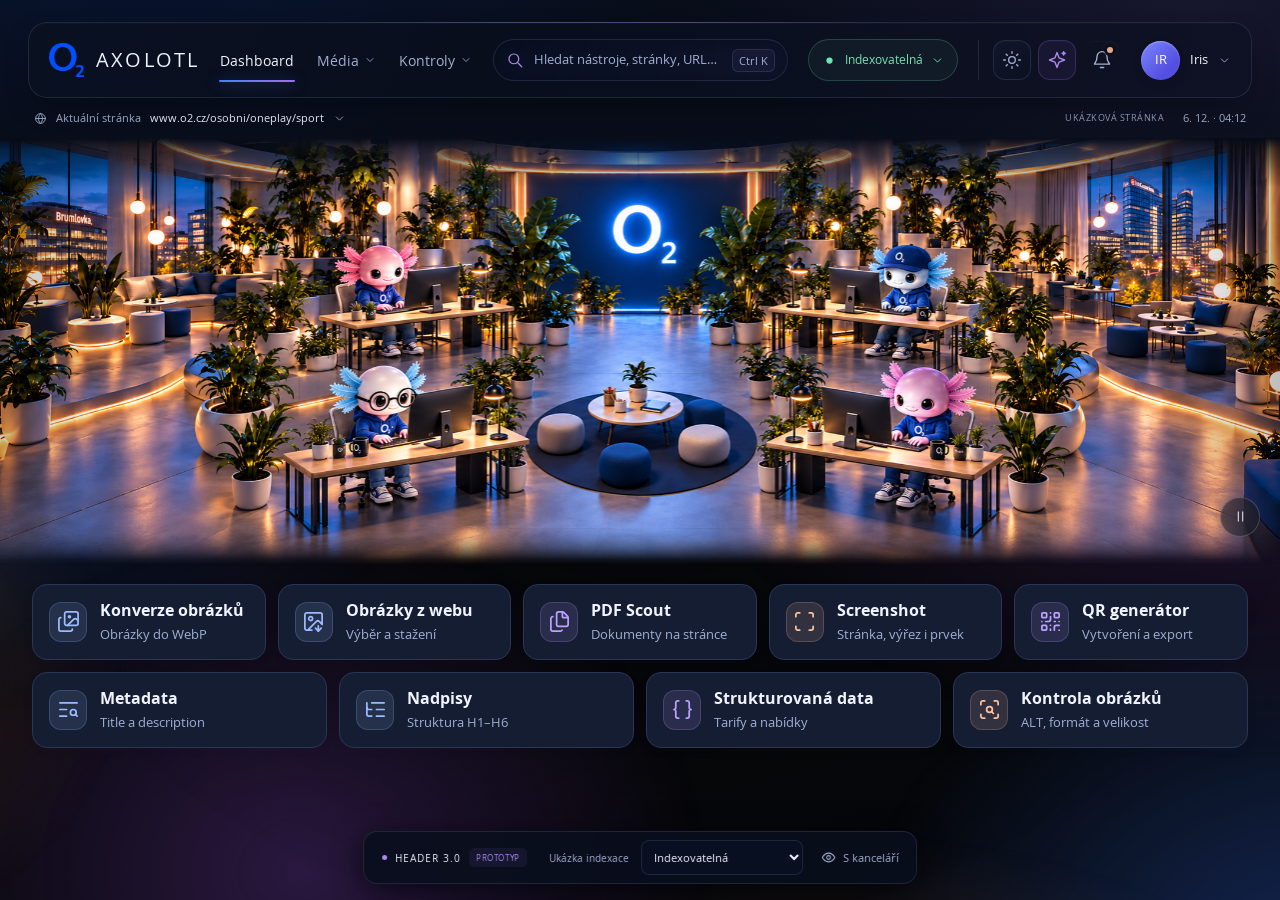
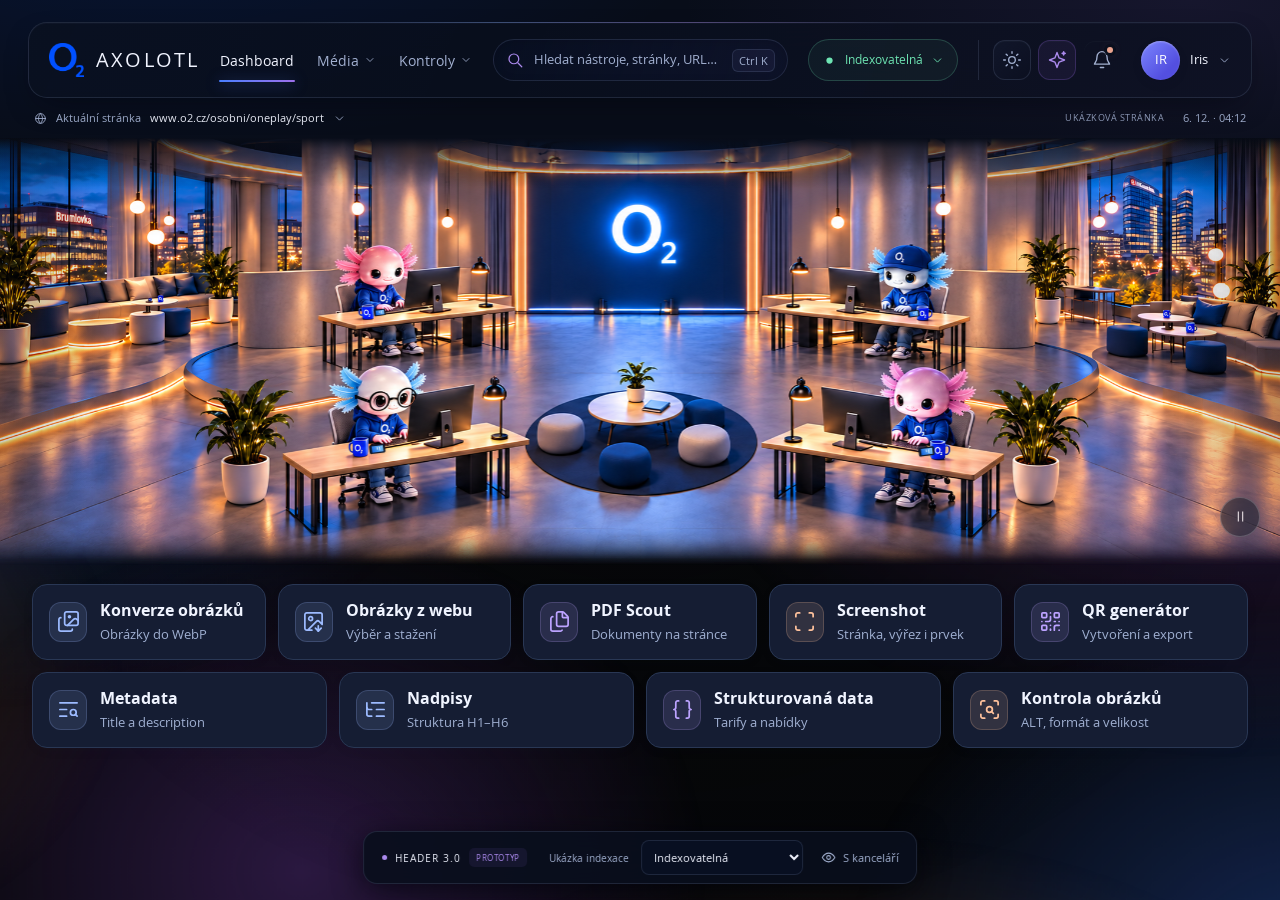
